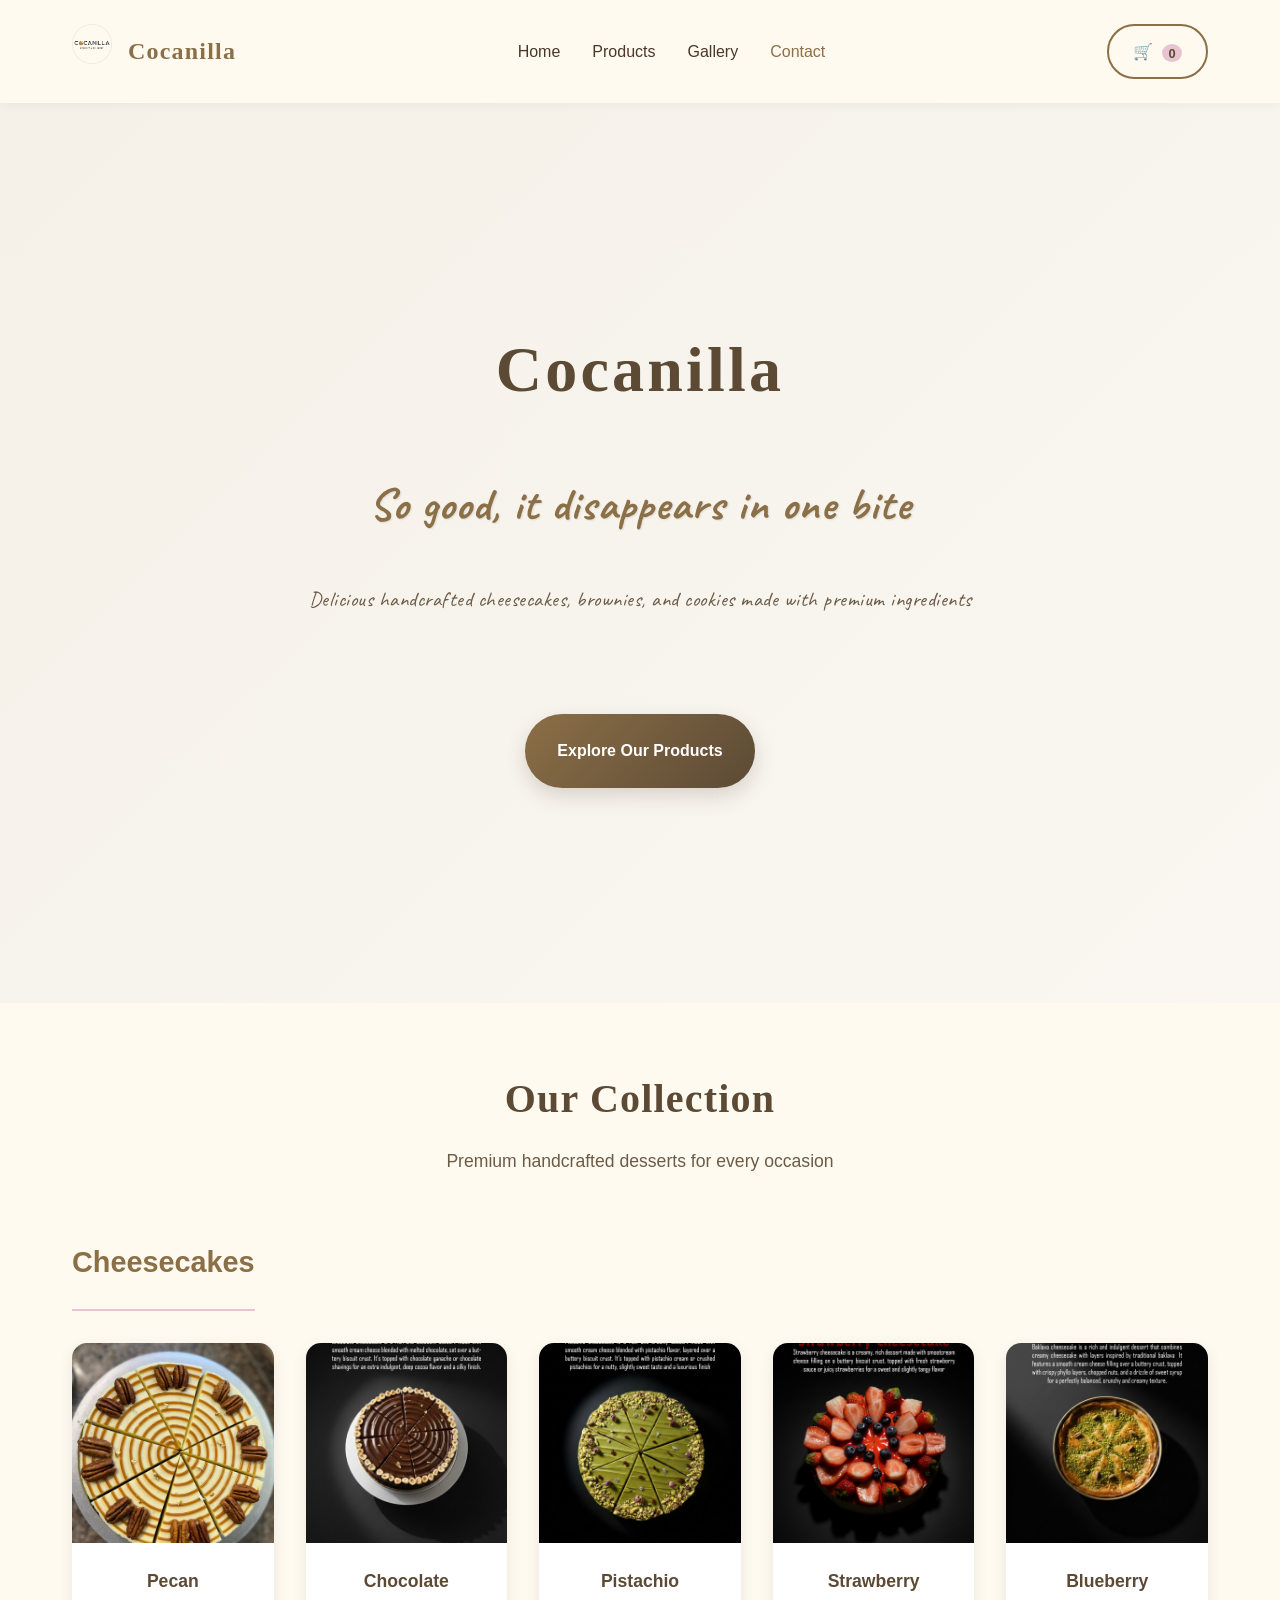
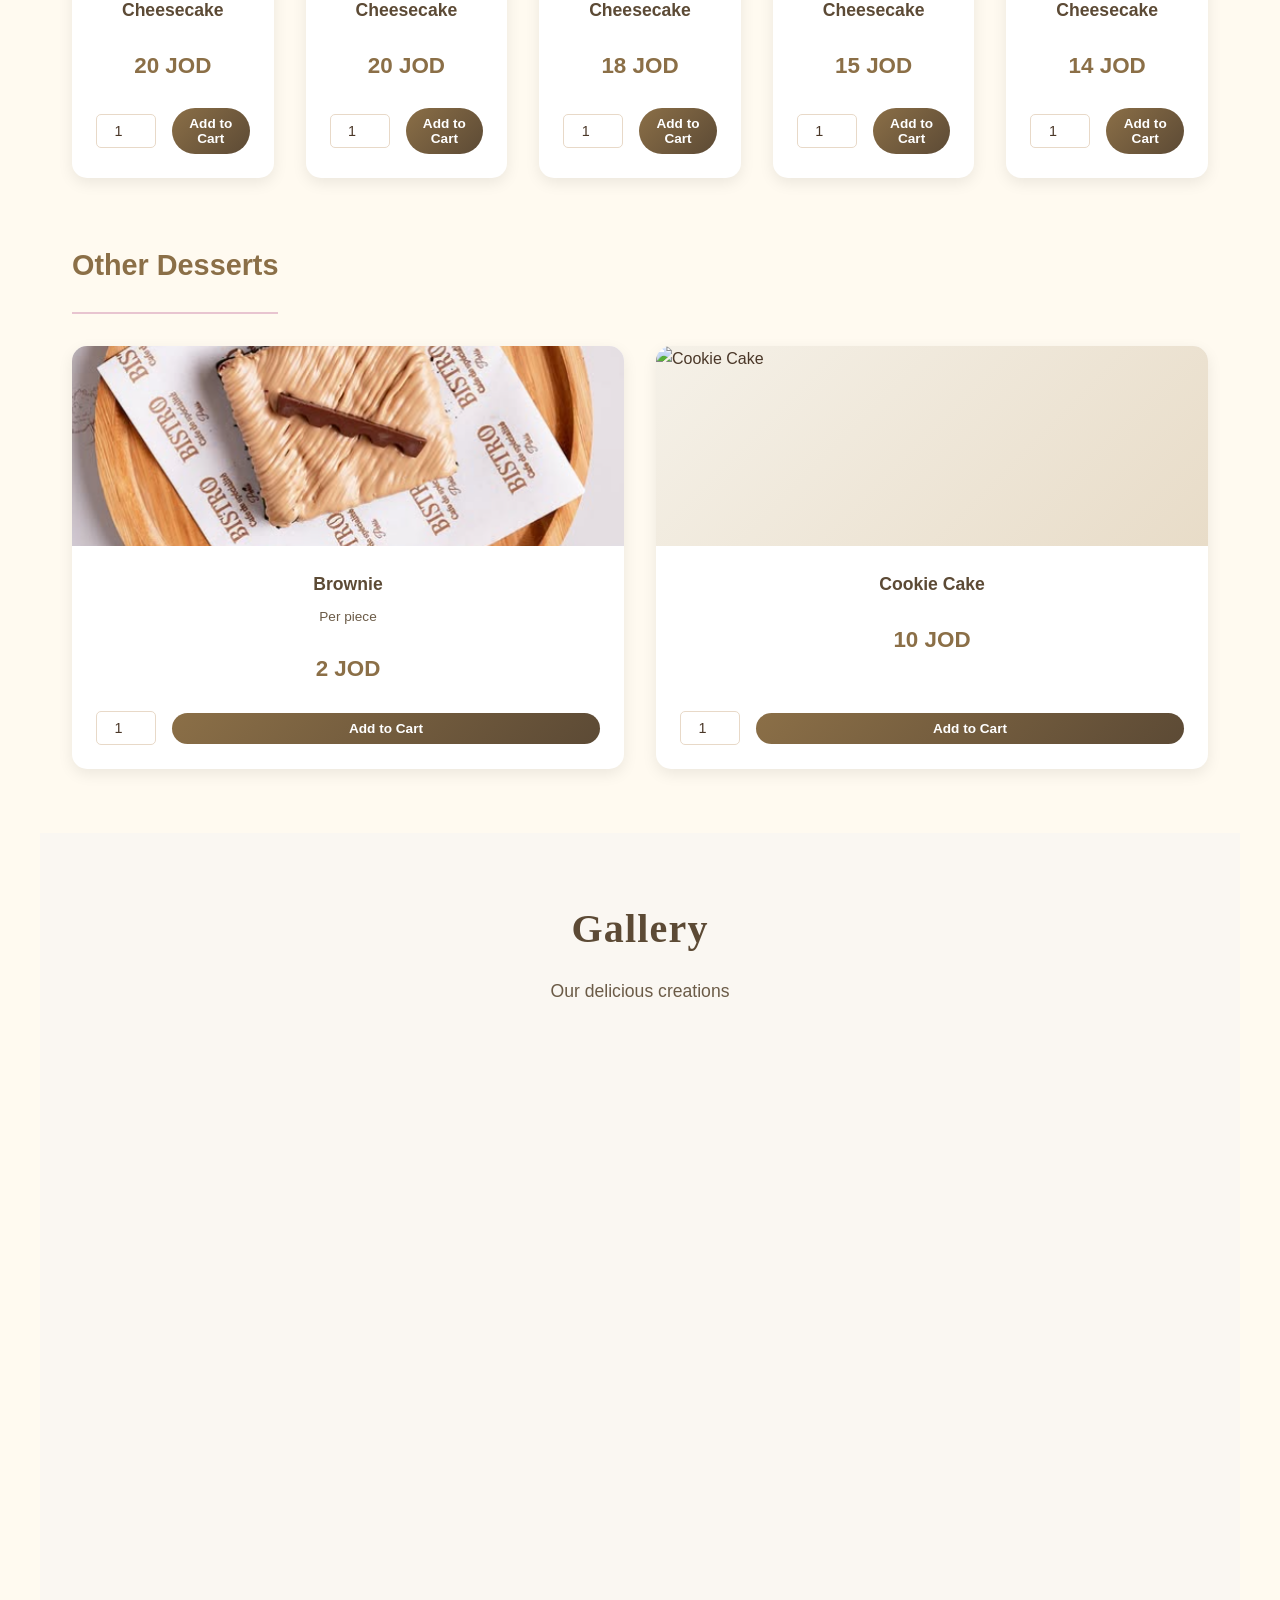
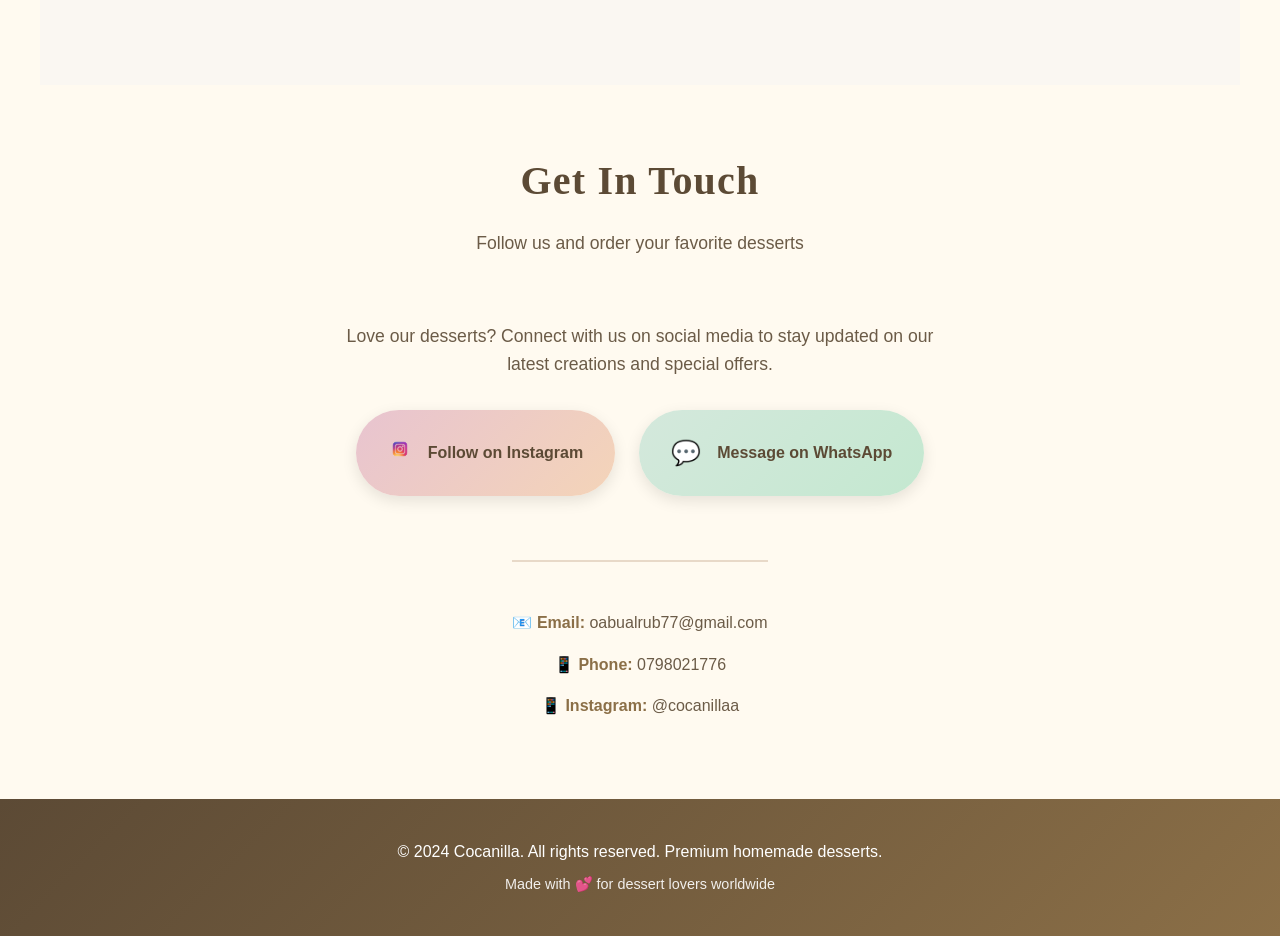
==== index.html @ 6adaeb3f "Update contact information: phone number and email" ====
<!DOCTYPE html>
<html lang="en">
<head>
    <meta charset="UTF-8">
    <meta name="viewport" content="width=device-width, initial-scale=1.0">
    <title>Cocanilla</title>
    <link rel="stylesheet" href="styles.css">
    <link href="https://fonts.googleapis.com/css2?family=Caveat:wght@400;700&display=swap" rel="stylesheet">
    <!-- Favicon -->
    <link rel="icon" type="image/png" href="img/Gemini_Generated_Image_lqpze0lqpze0lqpz.png">
</head>
<body>
    <!-- Navigation -->
    <nav class="navbar">
        <div class="nav-container">
            <a href="#" class="nav-logo">
                <span class="logo-icon"><img src="img/Gemini_Generated_Image_lqpze0lqpze0lqpz-removebg-preview.png" alt="Cocanilla Logo" style="width: 40px; height: 40px;"></span>
                <span class="logo-text">Cocanilla</span>
            </a>
            <div class="nav-menu">
                <a href="#home" class="nav-link">Home</a>
                <a href="#products" class="nav-link">Products</a>
                <a href="#gallery" class="nav-link">Gallery</a>
                <a href="#contact" class="nav-link">Contact</a>
            </div>
            <div class="nav-cart">
                <button class="cart-icon" id="cartBtn">
                    🛒 <span class="cart-count" id="cartCount">0</span>
                </button>
            </div>
            <div class="hamburger">
                <span></span>
                <span></span>
                <span></span>
            </div>
        </div>
    </nav>

    <!-- Hero Section -->
    <section id="home" class="hero">
        <div class="hero-content">
            <h1 class="hero-title">Cocanilla</h1>
            <p class="hero-subtitle">So good, it disappears in one bite</p>
            <p class="hero-description">Delicious handcrafted cheesecakes, brownies, and cookies made with premium ingredients</p>
            <a href="#products" class="cta-button">Explore Our Products</a>
        </div>
    </section>

    <!-- Products Section -->
    <section id="products" class="products">
        <div class="section-header">
            <h2>Our Collection</h2>
            <p>Premium handcrafted desserts for every occasion</p>
        </div>

        <div class="products-container">
            <!-- Cheesecakes -->
            <div class="product-category">
                <h3 class="category-title">Cheesecakes</h3>
                <div class="products-grid">
                    <div class="product-card" data-product-name="Pecan Cheesecake" data-product-price="20">
                        <div class="product-image">
                            <img src="img/WhatsApp Image 2026-03-21 at 1.26.23 AM.jpeg" alt="Pecan Cheesecake">
                        </div>
                        <div class="product-info">
                            <h4>Pecan Cheesecake</h4>
                            <p class="price">20 JOD</p>
                            <div class="product-actions">
                                <input type="number" class="product-qty" value="1" min="1">
                                <button class="btn-add-to-cart">Add to Cart</button>
                            </div>
                        </div>
                    </div>

                    <div class="product-card" data-product-name="Chocolate Cheesecake" data-product-price="20">
                        <div class="product-image">
                            <img src="img/3.png" alt="Chocolate Cheesecake">
                        </div>
                        <div class="product-info">
                            <h4>Chocolate Cheesecake</h4>
                            <p class="price">20 JOD</p>
                            <div class="product-actions">
                                <input type="number" class="product-qty" value="1" min="1">
                                <button class="btn-add-to-cart">Add to Cart</button>
                            </div>
                        </div>
                    </div>

                    <div class="product-card" data-product-name="Pistachio Cheesecake" data-product-price="18">
                        <div class="product-image">
                            <img src="img/4.png" alt="Pistachio Cheesecake">
                        </div>
                        <div class="product-info">
                            <h4>Pistachio Cheesecake</h4>
                            <p class="price">18 JOD</p>
                            <div class="product-actions">
                                <input type="number" class="product-qty" value="1" min="1">
                                <button class="btn-add-to-cart">Add to Cart</button>
                            </div>
                        </div>
                    </div>

                    <div class="product-card" data-product-name="Strawberry Cheesecake" data-product-price="15">
                        <div class="product-image">
                            <img src="img/1.png" alt="Strawberry Cheesecake">
                        </div>
                        <div class="product-info">
                            <h4>Strawberry Cheesecake</h4>
                            <p class="price">15 JOD</p>
                            <div class="product-actions">
                                <input type="number" class="product-qty" value="1" min="1">
                                <button class="btn-add-to-cart">Add to Cart</button>
                            </div>
                        </div>
                    </div>

                    <div class="product-card" data-product-name="Blueberry Cheesecake" data-product-price="14">
                        <div class="product-image">
                            <img src="img/2.png" alt="Blueberry Cheesecake">
                        </div>
                        <div class="product-info">
                            <h4>Blueberry Cheesecake</h4>
                            <p class="price">14 JOD</p>
                            <div class="product-actions">
                                <input type="number" class="product-qty" value="1" min="1">
                                <button class="btn-add-to-cart">Add to Cart</button>
                            </div>
                        </div>
                    </div>
                </div>
            </div>

            <!-- Other Desserts -->
            <div class="product-category">
                <h3 class="category-title">Other Desserts</h3>
                <div class="products-grid">
                    <div class="product-card" data-product-name="Brownie" data-product-price="2">
                        <div class="product-image">
                            <img src="img/Screenshot 2026-03-21 013221.png" alt="Brownie">
                        </div>
                        <div class="product-info">
                            <h4>Brownie</h4>
                            <p class="description">Per piece</p>
                            <p class="price">2 JOD</p>
                            <div class="product-actions">
                                <input type="number" class="product-qty" value="1" min="1">
                                <button class="btn-add-to-cart">Add to Cart</button>
                            </div>
                        </div>
                    </div>

                    <div class="product-card" data-product-name="Cookie Cake" data-product-price="10">
                        <div class="product-image">
                            <img src="img/placeholder-cookie-cake.jpg" alt="Cookie Cake">
                        </div>
                        <div class="product-info">
                            <h4>Cookie Cake</h4>
                            <p class="price">10 JOD</p>
                            <div class="product-actions">
                                <input type="number" class="product-qty" value="1" min="1">
                                <button class="btn-add-to-cart">Add to Cart</button>
                            </div>
                        </div>
                    </div>
                </div>
            </div>
        </div>
    </section>

    <!-- Gallery Section -->
    <section id="gallery" class="gallery">
        <div class="section-header">
            <h2>Gallery</h2>
            <p>Our delicious creations</p>
        </div>

        <div class="gallery-grid">
            <div class="gallery-item">
                <img src="placeholder-gallery-1.jpg" alt="Gallery 1">
            </div>
            <div class="gallery-item">
                <img src="placeholder-gallery-2.jpg" alt="Gallery 2">
            </div>
            <div class="gallery-item">
                <img src="placeholder-gallery-3.jpg" alt="Gallery 3">
            </div>
            <div class="gallery-item">
                <img src="placeholder-gallery-4.jpg" alt="Gallery 4">
            </div>
            <div class="gallery-item">
                <img src="placeholder-gallery-5.jpg" alt="Gallery 5">
            </div>
            <div class="gallery-item">
                <img src="placeholder-gallery-6.jpg" alt="Gallery 6">
            </div>
        </div>
    </section>

    <!-- Contact Section -->
    <section id="contact" class="contact">
        <div class="section-header">
            <h2>Get In Touch</h2>
            <p>Follow us and order your favorite desserts</p>
        </div>

        <div class="contact-content">
            <p class="contact-text">
                Love our desserts? Connect with us on social media to stay updated on our latest creations and special offers.
            </p>

            <div class="contact-buttons">
                <a href="https://www.instagram.com/cocanillaa" target="_blank" class="contact-btn instagram">
                    <span class="btn-icon"><img src="img/insta logo.png" alt="Instagram" style="width: 24px; height: 24px;"></span>
                    <span class="btn-text">Follow on Instagram</span>
                </a>
                <a href="https://wa.me/962798021776" class="contact-btn whatsapp" target="_blank">
                    <span class="btn-icon">💬</span>
                    <span class="btn-text">Message on WhatsApp</span>
                </a>
            </div>

            <div class="contact-info">
                <p>📧 <strong>Email:</strong> oabualrub77@gmail.com</p>
                <p>📱 <strong>Phone:</strong> 0798021776</p>
                <p>📱 <strong>Instagram:</strong> @cocanillaa</p>
            </div>
        </div>
    </section>

    <!-- Shopping Cart Modal -->
    <div id="cartModal" class="cart-modal hidden">
        <div class="cart-modal-content">
            <div class="cart-header">
                <h2>Shopping Cart</h2>
                <button class="cart-close" id="cartClose">&times;</button>
            </div>
            
            <div class="cart-body">
                <div id="cartItems" class="cart-items">
                    <!-- Cart items will be added here -->
                </div>
                <div id="emptyCartMessage" class="empty-cart">
                    <p>Your cart is empty</p>
                </div>
            </div>

            <div class="cart-footer">
                <div class="cart-summary">
                    <div class="summary-row">
                        <span>Subtotal:</span>
                        <span id="subtotal">0 JOD</span>
                    </div>
                    <div class="summary-row total">
                        <span>Total:</span>
                        <span id="total">0 JOD</span>
                    </div>
                </div>
                <button id="checkoutBtn" class="btn-checkout" disabled>Proceed to Checkout</button>
                <button id="continueShopping" class="btn-continue">Continue Shopping</button>
            </div>
        </div>
    </div>

    <!-- Checkout Modal -->
    <div id="checkoutModal" class="checkout-modal hidden">
        <div class="checkout-modal-content">
            <div class="checkout-header">
                <h2>Order Summary</h2>
                <button class="checkout-close" id="checkoutClose">&times;</button>
            </div>

            <div class="checkout-body">
                <div id="orderSummary" class="order-summary">
                    <!-- Order summary will be added here -->
                </div>

                <div class="customer-info">
                    <h3>Delivery Information</h3>
                    <div class="form-group">
                        <label for="customerName">Name:</label>
                        <input type="text" id="customerName" placeholder="Your name" required>
                    </div>
                    <div class="form-group">
                        <label for="customerPhone">Phone Number:</label>
                        <input type="tel" id="customerPhone" placeholder="Your phone number" required>
                    </div>
                    <div class="form-group">
                        <label for="customerAddress">Delivery Address:</label>
                        <textarea id="customerAddress" placeholder="Delivery address" rows="3" required></textarea>
                    </div>
                    <div class="form-group">
                        <label for="customerNotes">Special Instructions:</label>
                        <textarea id="customerNotes" placeholder="Any special requests?" rows="2"></textarea>
                    </div>
                </div>
            </div>

            <div class="checkout-footer">
                <button id="goBackBtn" class="btn-back">Back to Cart</button>
                <button id="sendWhatsAppBtn" class="btn-send-whatsapp">Send Order via WhatsApp</button>
            </div>
        </div>
    </div>

    <!-- Footer -->
    <footer class="footer">
        <div class="footer-content">
            <p>&copy; 2024 Cocanilla. All rights reserved. Premium homemade desserts.</p>
            <p class="footer-note">Made with 💕 for dessert lovers worldwide</p>
        </div>
    </footer>

    <script src="script.js"></script>
</body>
</html>
---- styles.css ----
/* ==========================================
   COCANILLA - GLOBAL DESSERT BRAND WEBSITE
   Modern, Premium Design with Soft Colors
   ========================================== */

/* ===== CSS Variables (Color Palette) ===== */
:root {
    /* Soft Dessert Colors */
    --color-cream: #FFFAF0;
    --color-beige: #F5F1E8;
    --color-light-beige: #FAF7F2;
    --color-tan: #E8DCC8;
    --color-brown: #8B6F47;
    --color-dark-brown: #5C4A35;
    --color-accent-rose: #E8C4D0;
    --color-accent-peach: #F4D4B8;
    --color-accent-mint: #D4E8DC;
    --color-text: #4A3728;
    --color-text-light: #6B5B47;
    --color-border: #E8D9C8;
    
    /* Spacing */
    --spacing-xs: 0.5rem;
    --spacing-sm: 1rem;
    --spacing-md: 1.5rem;
    --spacing-lg: 2rem;
    --spacing-xl: 3rem;
    --spacing-2xl: 4rem;
    
    /* Typography */
    --font-family-main: 'Segoe UI', Tahoma, Geneva, Verdana, sans-serif;
    --font-family-accent: Georgia, serif;
    
    /* Transitions */
    --transition-smooth: all 0.3s cubic-bezier(0.4, 0, 0.2, 1);
}

/* ===== Reset & Base Styles ===== */
* {
    margin: 0;
    padding: 0;
    box-sizing: border-box;
}

html {
    scroll-behavior: smooth;
}

body {
    font-family: var(--font-family-main);
    background-color: var(--color-cream);
    color: var(--color-text);
    line-height: 1.6;
    overflow-x: hidden;
}

/* ===== Navigation ===== */
.navbar {
    background-color: var(--color-cream);
    box-shadow: 0 2px 10px rgba(0, 0, 0, 0.05);
    position: sticky;
    top: 0;
    z-index: 1000;
    animation: slideDown 0.5s ease-out;
}

@keyframes slideDown {
    from {
        transform: translateY(-100%);
        opacity: 0;
    }
    to {
        transform: translateY(0);
        opacity: 1;
    }
}

.nav-container {
    max-width: 1200px;
    margin: 0 auto;
    padding: var(--spacing-md) var(--spacing-lg);
    display: flex;
    justify-content: space-between;
    align-items: center;
}

.nav-logo {
    font-size: 1.5rem;
    font-weight: 700;
    color: var(--color-brown);
    text-decoration: none;
    display: flex;
    align-items: center;
    gap: var(--spacing-sm);
    transition: var(--transition-smooth);
}

.nav-logo:hover {
    color: var(--color-dark-brown);
    transform: scale(1.05);
}

.logo-icon {
    font-size: 2rem;
}

.logo-text {
    font-family: var(--font-family-accent);
    letter-spacing: 0.05em;
}

.nav-menu {
    display: flex;
    gap: var(--spacing-lg);
}

.nav-link {
    color: var(--color-text);
    text-decoration: none;
    font-weight: 500;
    transition: var(--transition-smooth);
    position: relative;
}

.nav-link::after {
    content: '';
    position: absolute;
    bottom: -5px;
    left: 0;
    width: 0;
    height: 2px;
    background-color: var(--color-brown);
    transition: width 0.3s ease;
}

.nav-link:hover::after {
    width: 100%;
}

.nav-link:hover {
    color: var(--color-brown);
}

.nav-cart {
    display: flex;
    align-items: center;
}

.cart-icon {
    background: none;
    border: 2px solid var(--color-brown);
    padding: var(--spacing-sm) var(--spacing-md);
    border-radius: 50px;
    cursor: pointer;
    font-size: 1rem;
    color: var(--color-brown);
    font-weight: 600;
    transition: var(--transition-smooth);
}

.cart-icon:hover {
    background-color: var(--color-brown);
    color: white;
    transform: scale(1.05);
}

.cart-count {
    background-color: var(--color-accent-rose);
    color: var(--color-dark-brown);
    border-radius: 50%;
    padding: 0.1rem 0.4rem;
    font-size: 0.8rem;
    font-weight: 700;
    margin-left: 0.3rem;
}

.hamburger {
    display: none;
    flex-direction: column;
    cursor: pointer;
}

.hamburger span {
    width: 25px;
    height: 3px;
    background-color: var(--color-brown);
    margin: 5px 0;
    transition: 0.3s;
    border-radius: 2px;
}

/* ===== Hero Section ===== */
.hero {
    min-height: 100vh;
    display: flex;
    align-items: center;
    justify-content: center;
    flex-direction: column;
    padding: var(--spacing-2xl) var(--spacing-lg);
    background: linear-gradient(135deg, var(--color-beige) 0%, var(--color-light-beige) 100%);
    animation: fadeIn 0.8s ease-out;
}

@keyframes fadeIn {
    from {
        opacity: 0;
    }
    to {
        opacity: 1;
    }
}

.hero-content {
    text-align: center;
    max-width: 700px;
    animation: slideInLeft 0.8s ease-out;
    display: flex;
    flex-direction: column;
    align-items: center;
    gap: var(--spacing-md);
}

@keyframes slideInLeft {
    from {
        transform: translateX(-50px);
        opacity: 0;
    }
    to {
        transform: translateX(0);
        opacity: 1;
    }
}

.hero-title {
    font-size: 4rem;
    font-family: var(--font-family-accent);
    color: var(--color-dark-brown);
    margin-bottom: var(--spacing-md);
    letter-spacing: 0.05em;
}

.hero-subtitle {
    font-size: 2.8rem;
    color: var(--color-brown);
    margin-bottom: var(--spacing-sm);
    font-weight: 900;
    font-family: 'Caveat', cursive;
    letter-spacing: 1px;
    text-shadow: 1px 1px 2px rgba(0, 0, 0, 0.1);
}

.hero-description {
    font-size: 1.1rem;
    color: var(--color-text-light);
    margin-bottom: var(--spacing-xl);
    line-height: 1.8;
    font-family: 'Caveat', cursive;
    font-size: 1.3rem;
    letter-spacing: 0.5px;
}

.cta-button {
    display: inline-block;
    background: linear-gradient(135deg, var(--color-brown), var(--color-dark-brown));
    color: white;
    padding: var(--spacing-md) var(--spacing-lg);
    border-radius: 50px;
    text-decoration: none;
    font-weight: 600;
    transition: var(--transition-smooth);
    box-shadow: 0 8px 20px rgba(91, 74, 53, 0.2);
    margin-top: var(--spacing-md);
}

.cta-button:hover {
    transform: translateY(-3px);
    box-shadow: 0 12px 30px rgba(91, 74, 53, 0.3);
}

.hero-image {
    flex: 1;
    width: 100%;
    max-width: 500px;
    height: 500px;
    object-fit: cover;
    border-radius: 20px;
    box-shadow: 0 20px 50px rgba(0, 0, 0, 0.15);
    animation: slideInRight 0.8s ease-out;
}

@keyframes slideInRight {
    from {
        transform: translateX(50px);
        opacity: 0;
    }
    to {
        transform: translateX(0);
        opacity: 1;
    }
}

/* ===== Section Headers ===== */
.section-header {
    text-align: center;
    margin-bottom: var(--spacing-2xl);
    animation: fadeInUp 0.6s ease-out;
}

@keyframes fadeInUp {
    from {
        transform: translateY(30px);
        opacity: 0;
    }
    to {
        transform: translateY(0);
        opacity: 1;
    }
}

.section-header h2 {
    font-size: 2.5rem;
    font-family: var(--font-family-accent);
    color: var(--color-dark-brown);
    margin-bottom: var(--spacing-sm);
    letter-spacing: 0.03em;
}

.section-header p {
    font-size: 1.1rem;
    color: var(--color-text-light);
}

/* ===== Products Section ===== */
.products {
    max-width: 1200px;
    margin: 0 auto;
    padding: var(--spacing-2xl) var(--spacing-lg);
    background-color: var(--color-cream);
}

.products-container {
    display: flex;
    flex-direction: column;
    gap: var(--spacing-2xl);
}

.product-category {
    animation: fadeInUp 0.6s ease-out;
}

.category-title {
    font-size: 1.8rem;
    color: var(--color-brown);
    margin-bottom: var(--spacing-lg);
    padding-bottom: var(--spacing-md);
    border-bottom: 2px solid var(--color-accent-rose);
    display: inline-block;
}

.products-grid {
    display: grid;
    grid-template-columns: repeat(auto-fit, minmax(200px, 1fr));
    gap: var(--spacing-lg);
}

.product-card {
    background: white;
    border-radius: 15px;
    overflow: hidden;
    box-shadow: 0 5px 15px rgba(0, 0, 0, 0.08);
    transition: var(--transition-smooth);
    animation: scaleIn 0.5s ease-out;
    display: flex;
    flex-direction: column;
}

@keyframes scaleIn {
    from {
        transform: scale(0.95);
        opacity: 0;
    }
    to {
        transform: scale(1);
        opacity: 1;
    }
}

.product-card:hover {
    transform: translateY(-10px);
    box-shadow: 0 15px 35px rgba(0, 0, 0, 0.15);
}

.product-image {
    width: 100%;
    height: 200px;
    overflow: hidden;
    background: linear-gradient(135deg, var(--color-beige), var(--color-tan));
    display: flex;
    align-items: center;
    justify-content: center;
}

.product-image img {
    width: 100%;
    height: 100%;
    object-fit: cover;
    transition: var(--transition-smooth);
}

.product-card:hover .product-image img {
    transform: scale(1.1);
}

.product-info {
    padding: var(--spacing-md);
    text-align: center;
    flex: 1;
    display: flex;
    flex-direction: column;
}

.product-info h4 {
    font-size: 1.1rem;
    color: var(--color-dark-brown);
    margin-bottom: var(--spacing-xs);
}

.product-info .description {
    font-size: 0.85rem;
    color: var(--color-text-light);
    margin-bottom: var(--spacing-xs);
}

.product-info .price {
    font-size: 1.4rem;
    font-weight: 700;
    color: var(--color-brown);
    margin-top: var(--spacing-sm);
    margin-bottom: var(--spacing-md);
}

/* ===== Product Actions (Quantity + Add to Cart) ===== */
.product-actions {
    display: flex;
    gap: var(--spacing-sm);
    align-items: center;
    justify-content: center;
    margin-top: auto;
}

.product-qty {
    width: 60px;
    padding: 0.5rem;
    border: 1px solid var(--color-border);
    border-radius: 5px;
    text-align: center;
    font-size: 0.9rem;
    color: var(--color-text);
}

.product-qty:focus {
    outline: none;
    border-color: var(--color-brown);
    box-shadow: 0 0 5px rgba(139, 111, 71, 0.3);
}

.btn-add-to-cart {
    flex: 1;
    padding: 0.5rem 1rem;
    background: linear-gradient(135deg, var(--color-brown), var(--color-dark-brown));
    color: white;
    border: none;
    border-radius: 25px;
    cursor: pointer;
    font-weight: 600;
    font-size: 0.85rem;
    transition: var(--transition-smooth);
}

.btn-add-to-cart:hover {
    transform: scale(1.05);
    box-shadow: 0 5px 15px rgba(91, 74, 53, 0.3);
}

.btn-add-to-cart:active {
    transform: scale(0.98);
}

/* ===== Gallery Section ===== */
.gallery {
    max-width: 1200px;
    margin: 0 auto;
    padding: var(--spacing-2xl) var(--spacing-lg);
    background-color: var(--color-light-beige);
}

.gallery-grid {
    display: grid;
    grid-template-columns: repeat(auto-fit, minmax(250px, 1fr));
    gap: var(--spacing-lg);
}

.gallery-item {
    position: relative;
    overflow: hidden;
    border-radius: 15px;
    box-shadow: 0 8px 20px rgba(0, 0, 0, 0.1);
    aspect-ratio: 1;
    animation: fadeInUp 0.6s ease-out;
}

.gallery-item img {
    width: 100%;
    height: 100%;
    object-fit: cover;
    transition: var(--transition-smooth);
}

.gallery-item:hover img {
    transform: scale(1.1) rotate(2deg);
    filter: brightness(1.1);
}

/* ===== Contact Section ===== */
.contact {
    max-width: 1200px;
    margin: 0 auto;
    padding: var(--spacing-2xl) var(--spacing-lg);
}

.contact-content {
    display: flex;
    flex-direction: column;
    align-items: center;
    gap: var(--spacing-lg);
    animation: fadeInUp 0.6s ease-out;
}

.contact-text {
    font-size: 1.1rem;
    color: var(--color-text-light);
    max-width: 600px;
    text-align: center;
}

.contact-buttons {
    display: flex;
    gap: var(--spacing-md);
    flex-wrap: wrap;
    justify-content: center;
}

.contact-btn {
    display: flex;
    align-items: center;
    gap: var(--spacing-sm);
    padding: var(--spacing-md) var(--spacing-lg);
    border-radius: 50px;
    text-decoration: none;
    font-weight: 600;
    transition: var(--transition-smooth);
    box-shadow: 0 5px 15px rgba(0, 0, 0, 0.1);
}

.contact-btn.instagram {
    background: linear-gradient(135deg, #E8C4D0, #F4D4B8);
    color: var(--color-dark-brown);
}

.contact-btn.whatsapp {
    background: linear-gradient(135deg, #D4E8DC, #C4E8D0);
    color: var(--color-dark-brown);
}

.contact-btn:hover {
    transform: translateY(-3px);
    box-shadow: 0 10px 25px rgba(0, 0, 0, 0.15);
}

.btn-icon {
    font-size: 1.5rem;
}

.contact-info {
    text-align: center;
    margin-top: var(--spacing-lg);
    padding-top: var(--spacing-lg);
    border-top: 2px solid var(--color-border);
}

.contact-info p {
    margin: var(--spacing-sm) 0;
    color: var(--color-text-light);
}

.contact-info strong {
    color: var(--color-brown);
}

/* ===== Footer ===== */
.footer {
    background: linear-gradient(135deg, var(--color-dark-brown), var(--color-brown));
    color: white;
    padding: var(--spacing-lg);
    text-align: center;
}

.footer-content p {
    margin: var(--spacing-xs) 0;
}

.footer-note {
    font-size: 0.9rem;
    opacity: 0.9;
}

/* ===== Shopping Cart Modal ===== */
.cart-modal {
    display: none;
    position: fixed;
    top: 0;
    left: 0;
    width: 100%;
    height: 100%;
    background-color: rgba(0, 0, 0, 0.6);
    z-index: 2000;
    overflow-y: auto;
}

.cart-modal:not(.hidden) {
    display: block;
}

.cart-modal-content {
    background: white;
    width: 90%;
    max-width: 500px;
    margin: 2rem auto;
    border-radius: 15px;
    box-shadow: 0 10px 40px rgba(0, 0, 0, 0.2);
    display: flex;
    flex-direction: column;
    max-height: 90vh;
    animation: slideInUp 0.3s ease-out;
}

@keyframes slideInUp {
    from {
        transform: translateY(50px);
        opacity: 0;
    }
    to {
        transform: translateY(0);
        opacity: 1;
    }
}

.cart-header {
    display: flex;
    justify-content: space-between;
    align-items: center;
    padding: var(--spacing-lg);
    border-bottom: 2px solid var(--color-border);
}

.cart-header h2 {
    color: var(--color-dark-brown);
    font-size: 1.5rem;
}

.cart-close {
    background: none;
    border: none;
    font-size: 2rem;
    cursor: pointer;
    color: var(--color-text);
    transition: var(--transition-smooth);
}

.cart-close:hover {
    transform: scale(1.2);
    color: var(--color-brown);
}

.cart-body {
    flex: 1;
    overflow-y: auto;
    padding: var(--spacing-lg);
}

.cart-items {
    display: flex;
    flex-direction: column;
    gap: var(--spacing-md);
}

.cart-item {
    display: flex;
    justify-content: space-between;
    align-items: flex-start;
    padding: var(--spacing-md);
    background: var(--color-light-beige);
    border-radius: 10px;
}

.cart-item-info {
    flex: 1;
}

.cart-item-name {
    font-weight: 600;
    color: var(--color-dark-brown);
    margin-bottom: 0.5rem;
}

.cart-item-price {
    color: var(--color-brown);
    font-weight: 500;
    margin-bottom: 0.5rem;
}

.cart-item-qty {
    display: flex;
    align-items: center;
    gap: 0.5rem;
}

.qty-btn {
    background: var(--color-brown);
    color: white;
    border: none;
    width: 25px;
    height: 25px;
    border-radius: 50%;
    cursor: pointer;
    font-weight: bold;
    transition: var(--transition-smooth);
}

.qty-btn:hover {
    background: var(--color-dark-brown);
    transform: scale(1.1);
}

.cart-item-remove {
    background: var(--color-accent-rose);
    color: white;
    border: none;
    padding: 0.5rem 1rem;
    border-radius: 20px;
    cursor: pointer;
    font-size: 0.8rem;
    transition: var(--transition-smooth);
    white-space: nowrap;
}

.cart-item-remove:hover {
    background: #d9a9b3;
    transform: scale(1.05);
}

.empty-cart {
    text-align: center;
    padding: 3rem 1rem;
    color: var(--color-text-light);
}

.empty-cart p {
    font-size: 1.1rem;
}

.cart-footer {
    padding: var(--spacing-lg);
    border-top: 2px solid var(--color-border);
    background: var(--color-light-beige);
}

.cart-summary {
    margin-bottom: var(--spacing-lg);
}

.summary-row {
    display: flex;
    justify-content: space-between;
    padding: 0.5rem 0;
    color: var(--color-text-light);
}

.summary-row.total {
    font-size: 1.3rem;
    font-weight: 700;
    color: var(--color-brown);
    border-top: 1px solid var(--color-border);
    padding: 0.8rem 0;
}

.btn-checkout {
    width: 100%;
    padding: var(--spacing-md);
    background: linear-gradient(135deg, var(--color-brown), var(--color-dark-brown));
    color: white;
    border: none;
    border-radius: 25px;
    font-weight: 600;
    cursor: pointer;
    font-size: 1rem;
    transition: var(--transition-smooth);
    margin-bottom: var(--spacing-sm);
}

.btn-checkout:hover:not(:disabled) {
    transform: translateY(-2px);
    box-shadow: 0 8px 20px rgba(91, 74, 53, 0.3);
}

.btn-checkout:disabled {
    opacity: 0.5;
    cursor: not-allowed;
}

.btn-continue {
    width: 100%;
    padding: var(--spacing-md);
    background: var(--color-border);
    color: var(--color-dark-brown);
    border: none;
    border-radius: 25px;
    font-weight: 600;
    cursor: pointer;
    transition: var(--transition-smooth);
}

.btn-continue:hover {
    background: var(--color-tan);
}

/* ===== Checkout Modal ===== */
.checkout-modal {
    display: none;
    position: fixed;
    top: 0;
    left: 0;
    width: 100%;
    height: 100%;
    background-color: rgba(0, 0, 0, 0.6);
    z-index: 2000;
    overflow-y: auto;
}

.checkout-modal:not(.hidden) {
    display: block;
}

.checkout-modal-content {
    background: white;
    width: 90%;
    max-width: 600px;
    margin: 2rem auto;
    border-radius: 15px;
    box-shadow: 0 10px 40px rgba(0, 0, 0, 0.2);
    display: flex;
    flex-direction: column;
    max-height: 90vh;
    animation: slideInUp 0.3s ease-out;
}

.checkout-header {
    display: flex;
    justify-content: space-between;
    align-items: center;
    padding: var(--spacing-lg);
    border-bottom: 2px solid var(--color-border);
}

.checkout-header h2 {
    color: var(--color-dark-brown);
    font-size: 1.5rem;
}

.checkout-close {
    background: none;
    border: none;
    font-size: 2rem;
    cursor: pointer;
    color: var(--color-text);
    transition: var(--transition-smooth);
}

.checkout-close:hover {
    transform: scale(1.2);
    color: var(--color-brown);
}

.checkout-body {
    flex: 1;
    overflow-y: auto;
    padding: var(--spacing-lg);
}

.order-summary {
    background: var(--color-light-beige);
    padding: var(--spacing-md);
    border-radius: 10px;
    margin-bottom: var(--spacing-lg);
}

.order-item {
    display: flex;
    justify-content: space-between;
    padding: 0.5rem 0;
    border-bottom: 1px solid var(--color-border);
}

.order-item:last-child {
    border-bottom: none;
}

.order-item-name {
    color: var(--color-dark-brown);
}

.order-item-total {
    font-weight: 600;
    color: var(--color-brown);
}

.order-total {
    font-size: 1.3rem;
    font-weight: 700;
    color: var(--color-brown);
    text-align: right;
    padding-top: var(--spacing-md);
    border-top: 2px solid var(--color-border);
}

.customer-info {
    margin-bottom: var(--spacing-lg);
}

.customer-info h3 {
    color: var(--color-dark-brown);
    margin-bottom: var(--spacing-md);
    font-size: 1.1rem;
}

.form-group {
    margin-bottom: var(--spacing-md);
}

.form-group label {
    display: block;
    color: var(--color-dark-brown);
    font-weight: 600;
    margin-bottom: 0.5rem;
}

.form-group input,
.form-group textarea {
    width: 100%;
    padding: 0.8rem;
    border: 1px solid var(--color-border);
    border-radius: 8px;
    font-family: var(--font-family-main);
    color: var(--color-text);
    transition: var(--transition-smooth);
}

.form-group input:focus,
.form-group textarea:focus {
    outline: none;
    border-color: var(--color-brown);
    box-shadow: 0 0 8px rgba(139, 111, 71, 0.3);
}

.checkout-footer {
    padding: var(--spacing-lg);
    border-top: 2px solid var(--color-border);
    background: var(--color-light-beige);
    display: flex;
    gap: var(--spacing-md);
}

.btn-back {
    flex: 1;
    padding: var(--spacing-md);
    background: var(--color-border);
    color: var(--color-dark-brown);
    border: none;
    border-radius: 25px;
    font-weight: 600;
    cursor: pointer;
    transition: var(--transition-smooth);
}

.btn-back:hover {
    background: var(--color-tan);
}

.btn-send-whatsapp {
    flex: 1;
    padding: var(--spacing-md);
    background: linear-gradient(135deg, #25D366, #20BA5E);
    color: white;
    border: none;
    border-radius: 25px;
    font-weight: 600;
    cursor: pointer;
    font-size: 1rem;
    transition: var(--transition-smooth);
}

.btn-send-whatsapp:hover {
    transform: translateY(-2px);
    box-shadow: 0 8px 20px rgba(37, 211, 102, 0.3);
}

.btn-send-whatsapp:active {
    transform: scale(0.98);
}

/* ===== Responsive Design ===== */

/* Tablet Screens */
@media (max-width: 768px) {
    .nav-menu {
        gap: var(--spacing-md);
    }

    .hero {
        flex-direction: column;
        min-height: auto;
        padding: var(--spacing-xl) var(--spacing-md);
    }

    .hero-title {
        font-size: 2.5rem;
    }

    .hero-subtitle {
        font-size: 1.2rem;
    }

    .hero-image {
        max-width: 100%;
        height: 300px;
    }

    .section-header h2 {
        font-size: 2rem;
    }

    .products-grid {
        grid-template-columns: repeat(auto-fit, minmax(150px, 1fr));
        gap: var(--spacing-md);
    }

    .gallery-grid {
        grid-template-columns: repeat(2, 1fr);
    }
}

/* Mobile Screens */
@media (max-width: 480px) {
    .nav-logo {
        font-size: 1.2rem;
    }

    .logo-icon {
        font-size: 1.5rem;
    }

    .nav-menu {
        display: none;
    }

    .hamburger {
        display: flex;
    }

    .hamburger.active span:nth-child(1) {
        transform: rotate(45deg) translate(8px, 8px);
    }

    .hamburger.active span:nth-child(2) {
        opacity: 0;
    }

    .hamburger.active span:nth-child(3) {
        transform: rotate(-45deg) translate(8px, -8px);
    }

    .hero {
        padding: var(--spacing-lg) var(--spacing-md);
    }

    .hero-title {
        font-size: 2rem;
    }

    .hero-subtitle {
        font-size: 1rem;
    }

    .hero-description {
        font-size: 0.95rem;
    }

    .cta-button {
        padding: var(--spacing-md);
        font-size: 0.95rem;
    }

    .section-header h2 {
        font-size: 1.5rem;
    }

    .products {
        padding: var(--spacing-xl) var(--spacing-md);
    }

    .products-grid {
        grid-template-columns: 1fr;
    }

    .gallery-grid {
        grid-template-columns: 1fr;
    }

    .contact-buttons {
        flex-direction: column;
        width: 100%;
    }

    .contact-btn {
        width: 100%;
        justify-content: center;
    }

    .category-title {
        font-size: 1.3rem;
    }

    .cart-modal-content,
    .checkout-modal-content {
        width: 95%;
        margin: 1rem auto;
    }

    .checkout-footer {
        flex-direction: column;
    }

    .btn-back,
    .btn-send-whatsapp {
        width: 100%;
    }

    .product-actions {
        flex-direction: column;
    }

    .btn-add-to-cart {
        width: 100%;
    }

    .nav-cart {
        margin-right: var(--spacing-md);
    }
}

/* Hover Effects for non-mobile devices */
@media (hover: hover) {
    .product-card {
        cursor: pointer;
    }

    .nav-link {
        position: relative;
    }
}

/* Accessibility */
@media (prefers-reduced-motion: reduce) {
    * {
        animation: none !important;
        transition: none !important;
    }
}
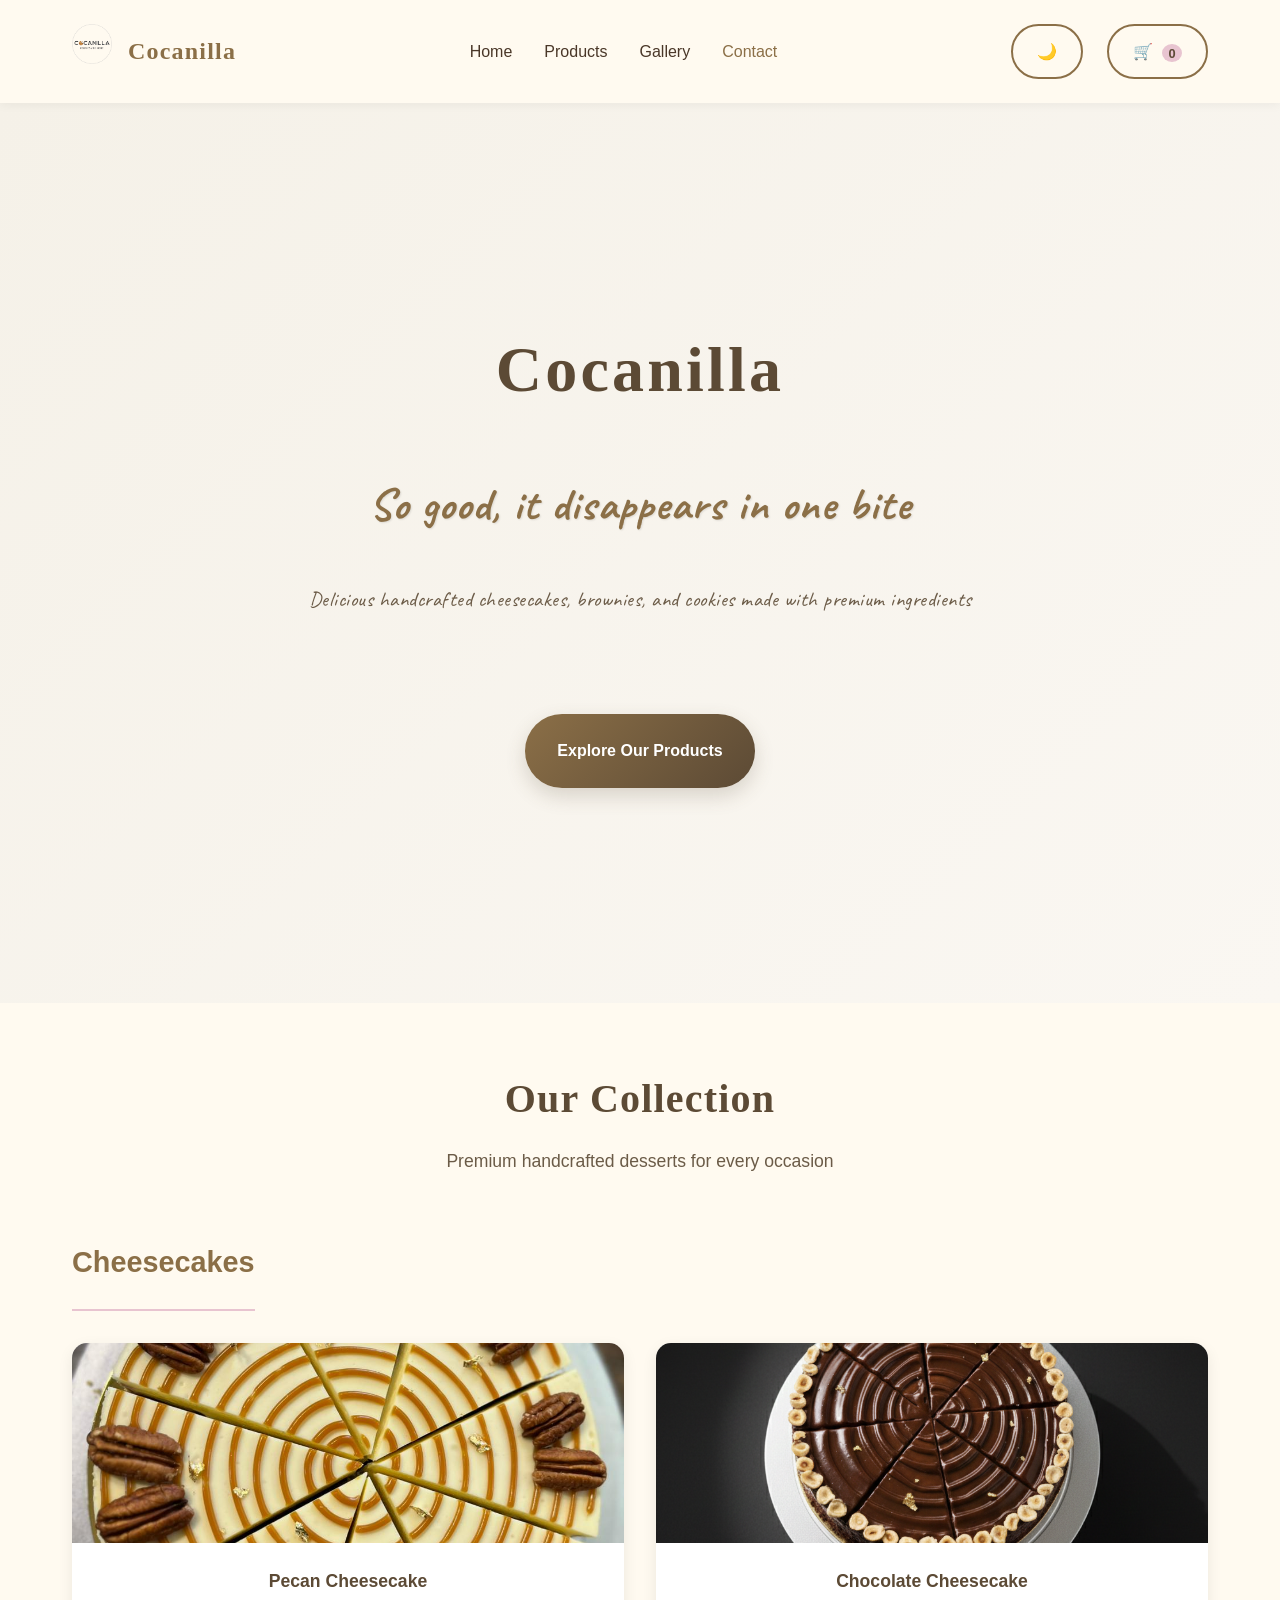
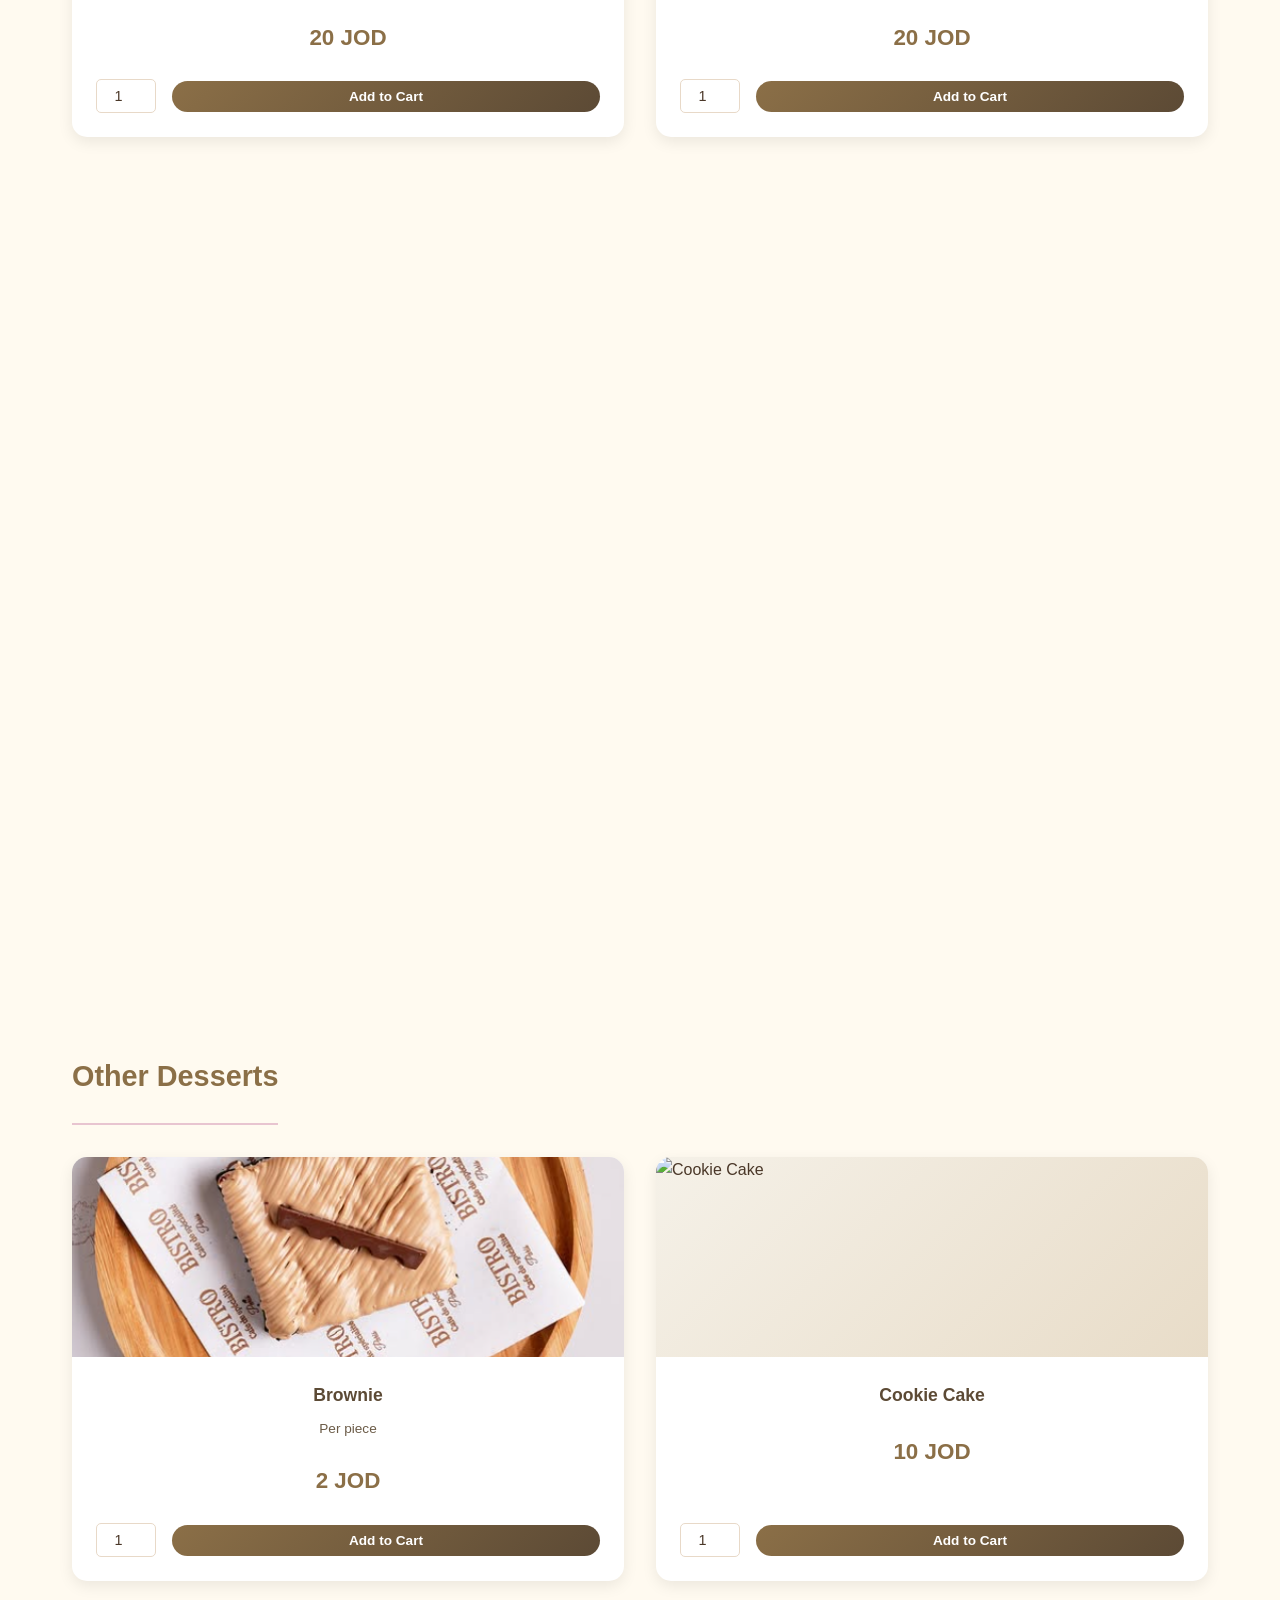
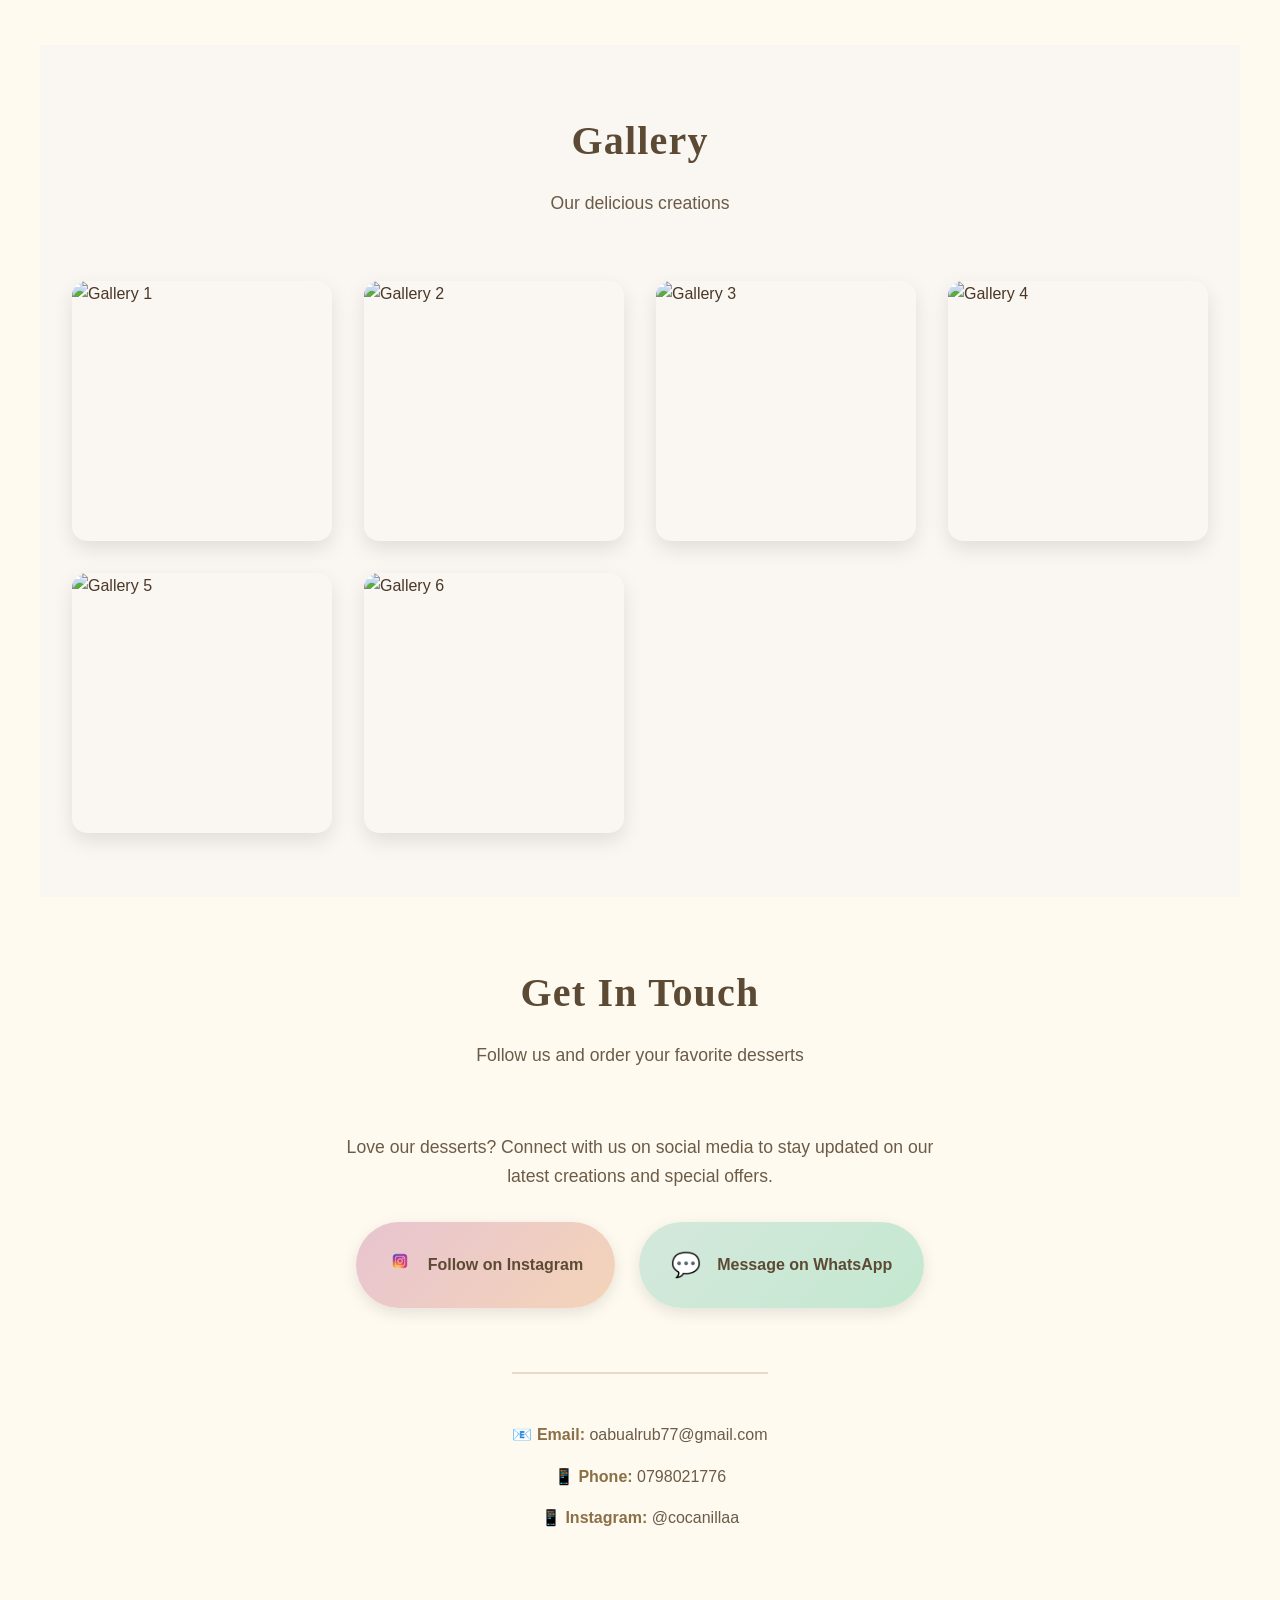
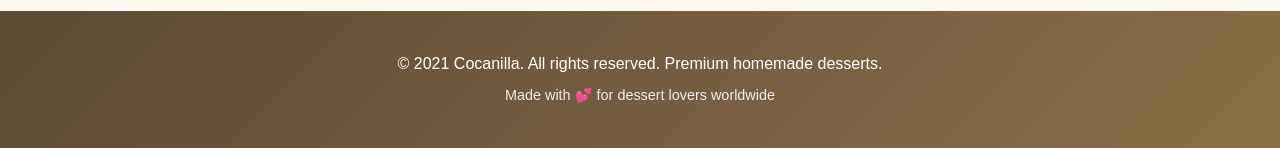
==== commit 0b483974: "Add comprehensive SEO optimization: meta tags, sitemap.xml, robots.txt, and SEO guide" ====
--- a/index.html
+++ b/index.html
@@ -3,11 +3,65 @@
 <head>
     <meta charset="UTF-8">
     <meta name="viewport" content="width=device-width, initial-scale=1.0">
-    <title>Cocanilla</title>
+    
+    <!-- Primary Meta Tags -->
+    <title>Cocanilla - Premium Handcrafted Cheesecakes & Desserts</title>
+    <meta name="title" content="Cocanilla - Premium Handcrafted Cheesecakes & Desserts">
+    <meta name="description" content="Discover Cocanilla's premium handcrafted cheesecakes, brownies, and cookies made with premium ingredients. Order delicious desserts online with WhatsApp delivery.">
+    <meta name="keywords" content="cocanillaa, cheesecake, handcrafted desserts, brownies, cookies, premium desserts, online order, delivery, Jordan">
+    <meta name="author" content="Cocanilla Desserts">
+    <meta name="language" content="English">
+    <meta name="revisit-after" content="7 days">
+    <meta name="robots" content="index, follow">
+    
+    <!-- Open Graph / Facebook Meta Tags -->
+    <meta property="og:type" content="website">
+    <meta property="og:url" content="https://omarabualrub1.github.io/cocanillaa/">
+    <meta property="og:title" content="Cocanilla - Premium Handcrafted Cheesecakes & Desserts">
+    <meta property="og:description" content="Discover Cocanilla's premium handcrafted cheesecakes, brownies, and cookies made with premium ingredients. Order delicious desserts online with WhatsApp delivery.">
+    <meta property="og:image" content="https://omarabualrub1.github.io/cocanillaa/img/Gemini_Generated_Image_lqpze0lqpze0lqpz.png">
+    <meta property="og:site_name" content="Cocanilla">
+    
+    <!-- Twitter / X Meta Tags -->
+    <meta name="twitter:card" content="summary_large_image">
+    <meta name="twitter:url" content="https://omarabualrub1.github.io/cocanillaa/">
+    <meta name="twitter:title" content="Cocanilla - Premium Handcrafted Cheesecakes & Desserts">
+    <meta name="twitter:description" content="Discover Cocanilla's premium handcrafted cheesecakes, brownies, and cookies made with premium ingredients.">
+    <meta name="twitter:image" content="https://omarabualrub1.github.io/cocanillaa/img/Gemini_Generated_Image_lqpze0lqpze0lqpz.png">
+    
+    <!-- Additional SEO Tags -->
+    <link rel="canonical" href="https://omarabualrub1.github.io/cocanillaa/">
+    <link rel="sitemap" type="application/xml" href="https://omarabualrub1.github.io/cocanillaa/sitemap.xml">
+    
+    <!-- Stylesheets and Fonts -->
     <link rel="stylesheet" href="styles.css">
     <link href="https://fonts.googleapis.com/css2?family=Caveat:wght@400;700&display=swap" rel="stylesheet">
+    
     <!-- Favicon -->
     <link rel="icon" type="image/png" href="img/Gemini_Generated_Image_lqpze0lqpze0lqpz.png">
+    
+    <!-- Structured Data (JSON-LD) -->
+    <script type="application/ld+json">
+    {
+      "@context": "https://schema.org",
+      "@type": "LocalBusiness",
+      "name": "Cocanilla",
+      "description": "Premium handcrafted cheesecakes, brownies, and cookies",
+      "url": "https://omarabualrub1.github.io/cocanillaa/",
+      "logo": "https://omarabualrub1.github.io/cocanillaa/img/Gemini_Generated_Image_lqpze0lqpze0lqpz.png",
+      "image": "https://omarabualrub1.github.io/cocanillaa/img/Gemini_Generated_Image_lqpze0lqpze0lqpz.png",
+      "priceRange": "$$",
+      "telephone": "+962798021776",
+      "email": "oabualrub77@gmail.com",
+      "address": {
+        "@type": "PostalAddress",
+        "addressCountry": "JO"
+      },
+      "sameAs": [
+        "https://www.instagram.com/cocanillaa"
+      ]
+    }
+    </script>
 </head>
 <body>
     <!-- Navigation -->
@@ -24,6 +78,9 @@
                 <a href="#contact" class="nav-link">Contact</a>
             </div>
             <div class="nav-cart">
+                <button class="theme-toggle" id="themeToggle" title="Toggle Dark Mode">
+                    🌙
+                </button>
                 <button class="cart-icon" id="cartBtn">
                     🛒 <span class="cart-count" id="cartCount">0</span>
                 </button>
@@ -305,7 +362,7 @@
     <!-- Footer -->
     <footer class="footer">
         <div class="footer-content">
-            <p>&copy; 2024 Cocanilla. All rights reserved. Premium homemade desserts.</p>
+            <p>&copy; 2021 Cocanilla. All rights reserved. Premium homemade desserts.</p>
             <p class="footer-note">Made with 💕 for dessert lovers worldwide</p>
         </div>
     </footer>
--- a/styles.css
+++ b/styles.css
@@ -35,6 +35,22 @@
     --transition-smooth: all 0.3s cubic-bezier(0.4, 0, 0.2, 1);
 }
 
+/* ===== Dark Mode Variables ===== */
+body.dark-mode {
+    --color-cream: #1a1a1a;
+    --color-beige: #2a2a2a;
+    --color-light-beige: #252525;
+    --color-tan: #3a3a3a;
+    --color-brown: #b8956a;
+    --color-dark-brown: #d4a574;
+    --color-accent-rose: #d4708d;
+    --color-accent-peach: #d4956d;
+    --color-accent-mint: #7da68d;
+    --color-text: #e8e8e8;
+    --color-text-light: #b8b8b8;
+    --color-border: #3a3a3a;
+}
+
 /* ===== Reset & Base Styles ===== */
 * {
     margin: 0;
@@ -52,6 +68,7 @@
     color: var(--color-text);
     line-height: 1.6;
     overflow-x: hidden;
+    transition: background-color 0.3s ease, color 0.3s ease;
 }
 
 /* ===== Navigation ===== */
@@ -144,6 +161,7 @@
 .nav-cart {
     display: flex;
     align-items: center;
+    gap: 0.5rem;
 }
 
 .cart-icon {
@@ -162,6 +180,32 @@
     background-color: var(--color-brown);
     color: white;
     transform: scale(1.05);
+}
+
+.theme-toggle {
+    background: none;
+    border: 2px solid var(--color-brown);
+    padding: var(--spacing-sm) var(--spacing-md);
+    border-radius: 50px;
+    cursor: pointer;
+    font-size: 1rem;
+    color: var(--color-brown);
+    font-weight: 600;
+    transition: var(--transition-smooth);
+    margin-right: var(--spacing-sm);
+    display: flex;
+    align-items: center;
+    justify-content: center;
+}
+
+.theme-toggle:hover {
+    background-color: var(--color-brown);
+    color: white;
+    transform: scale(1.05);
+}
+
+.theme-toggle.dark .theme-text {
+    opacity: 1;
 }
 
 .cart-count {
@@ -359,7 +403,7 @@
 
 .products-grid {
     display: grid;
-    grid-template-columns: repeat(auto-fit, minmax(200px, 1fr));
+    grid-template-columns: repeat(2, 1fr);
     gap: var(--spacing-lg);
 }
 
@@ -1050,7 +1094,11 @@
     }
 
     .products-grid {
-        grid-template-columns: repeat(auto-fit, minmax(150px, 1fr));
+        grid-template-columns: repeat(2, 1fr);
+    }
+
+    .products-grid {
+        grid-template-columns: 1fr;
         gap: var(--spacing-md);
     }
 
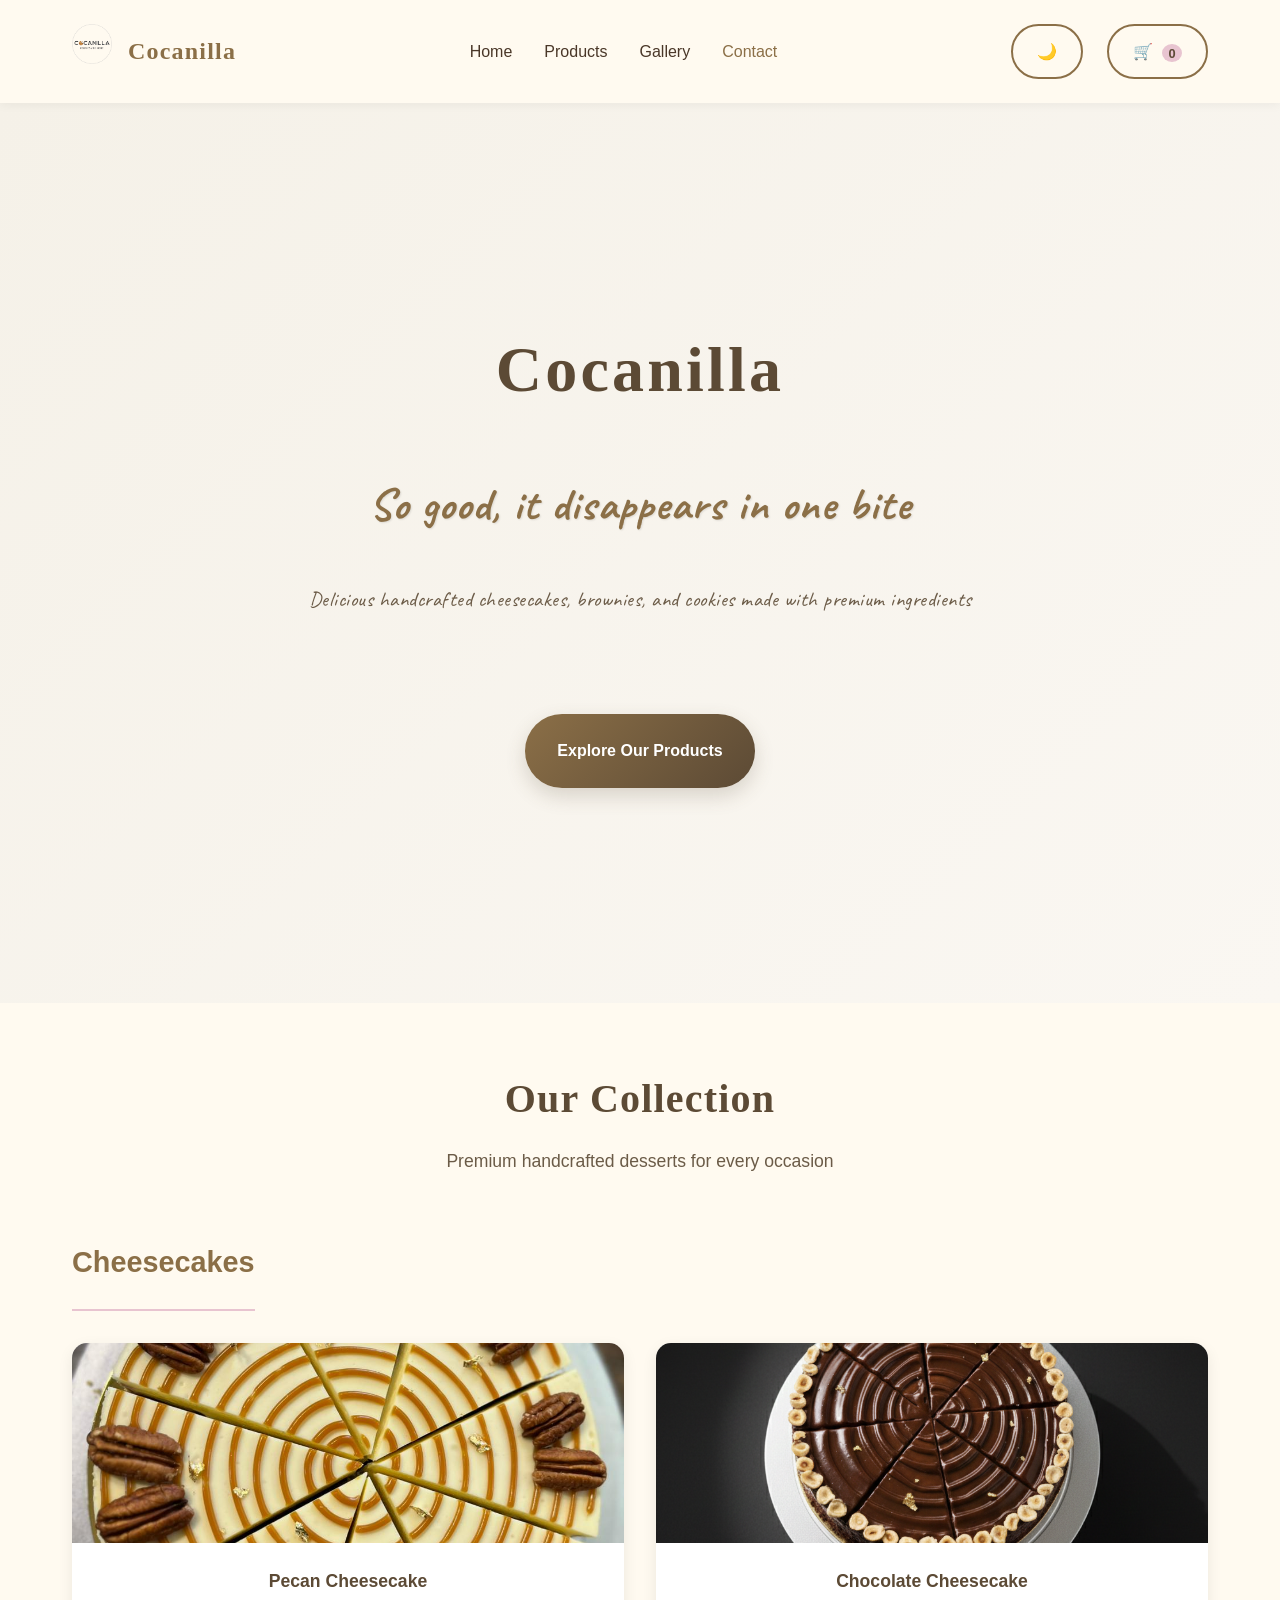
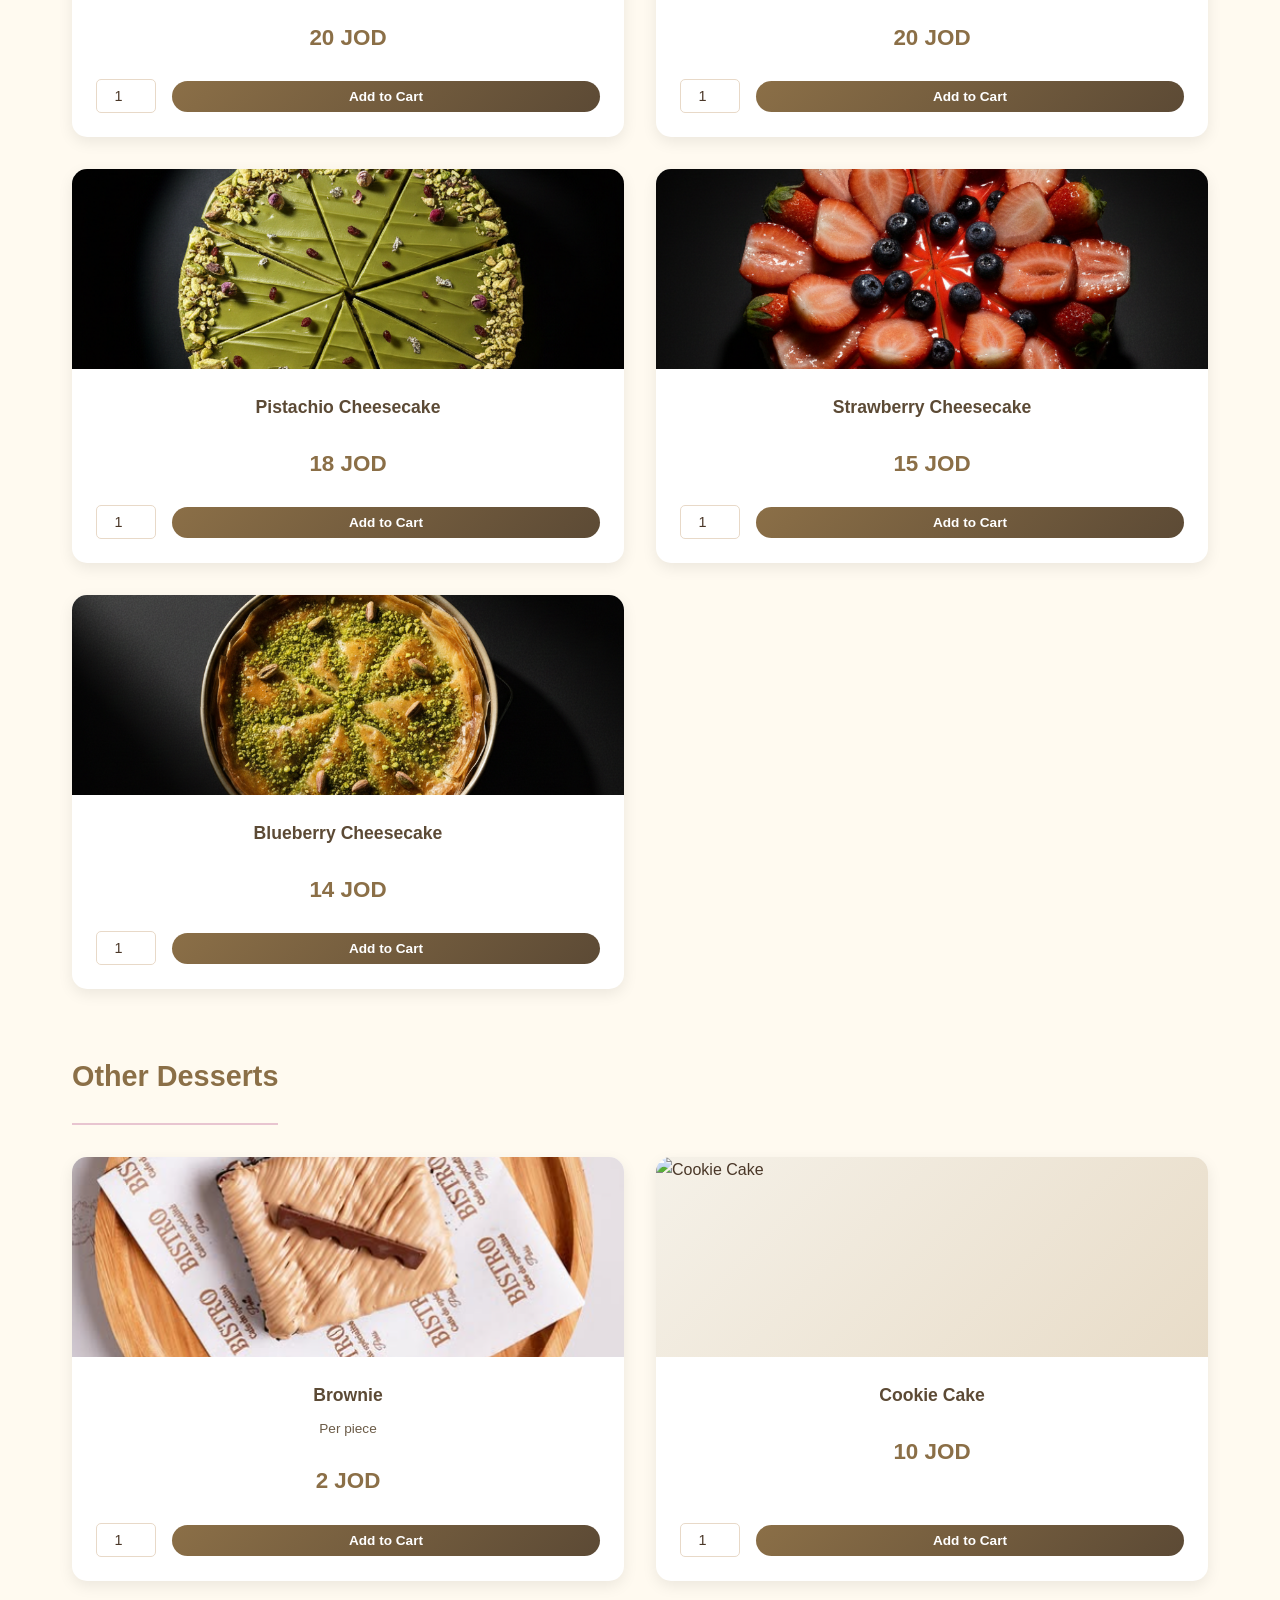
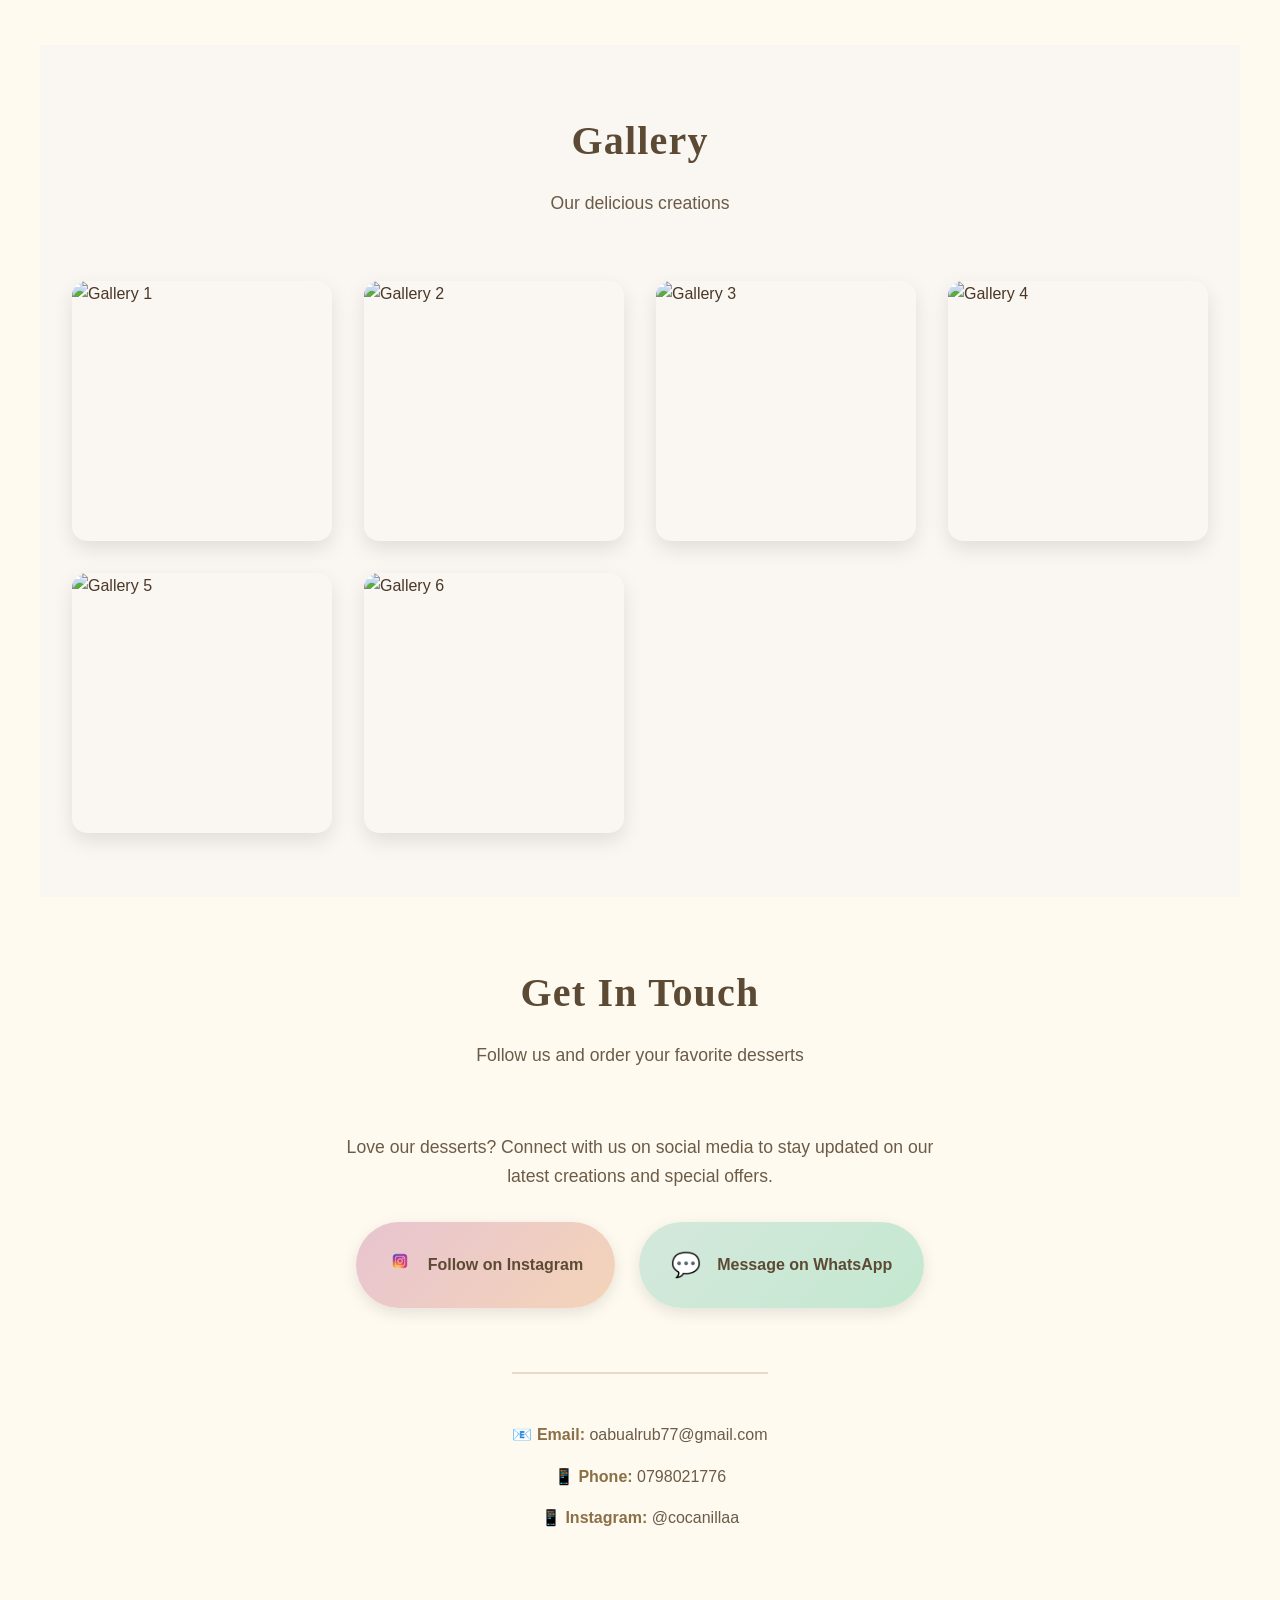
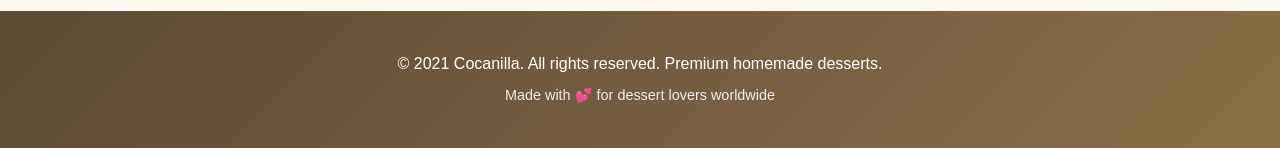
==== commit 0d58d4a1: "Add Google Site Verification meta tag for Search Console" ====
--- a/index.html
+++ b/index.html
@@ -28,6 +28,9 @@
     <meta name="twitter:title" content="Cocanilla - Premium Handcrafted Cheesecakes & Desserts">
     <meta name="twitter:description" content="Discover Cocanilla's premium handcrafted cheesecakes, brownies, and cookies made with premium ingredients.">
     <meta name="twitter:image" content="https://omarabualrub1.github.io/cocanillaa/img/Gemini_Generated_Image_lqpze0lqpze0lqpz.png">
+    
+    <!-- Google Site Verification -->
+    <meta name="google-site-verification" content="IgUPOSPp4vIrxNjzearW5ozT4M62gq0dcCoupB6j5hQ" />
     
     <!-- Additional SEO Tags -->
     <link rel="canonical" href="https://omarabualrub1.github.io/cocanillaa/">
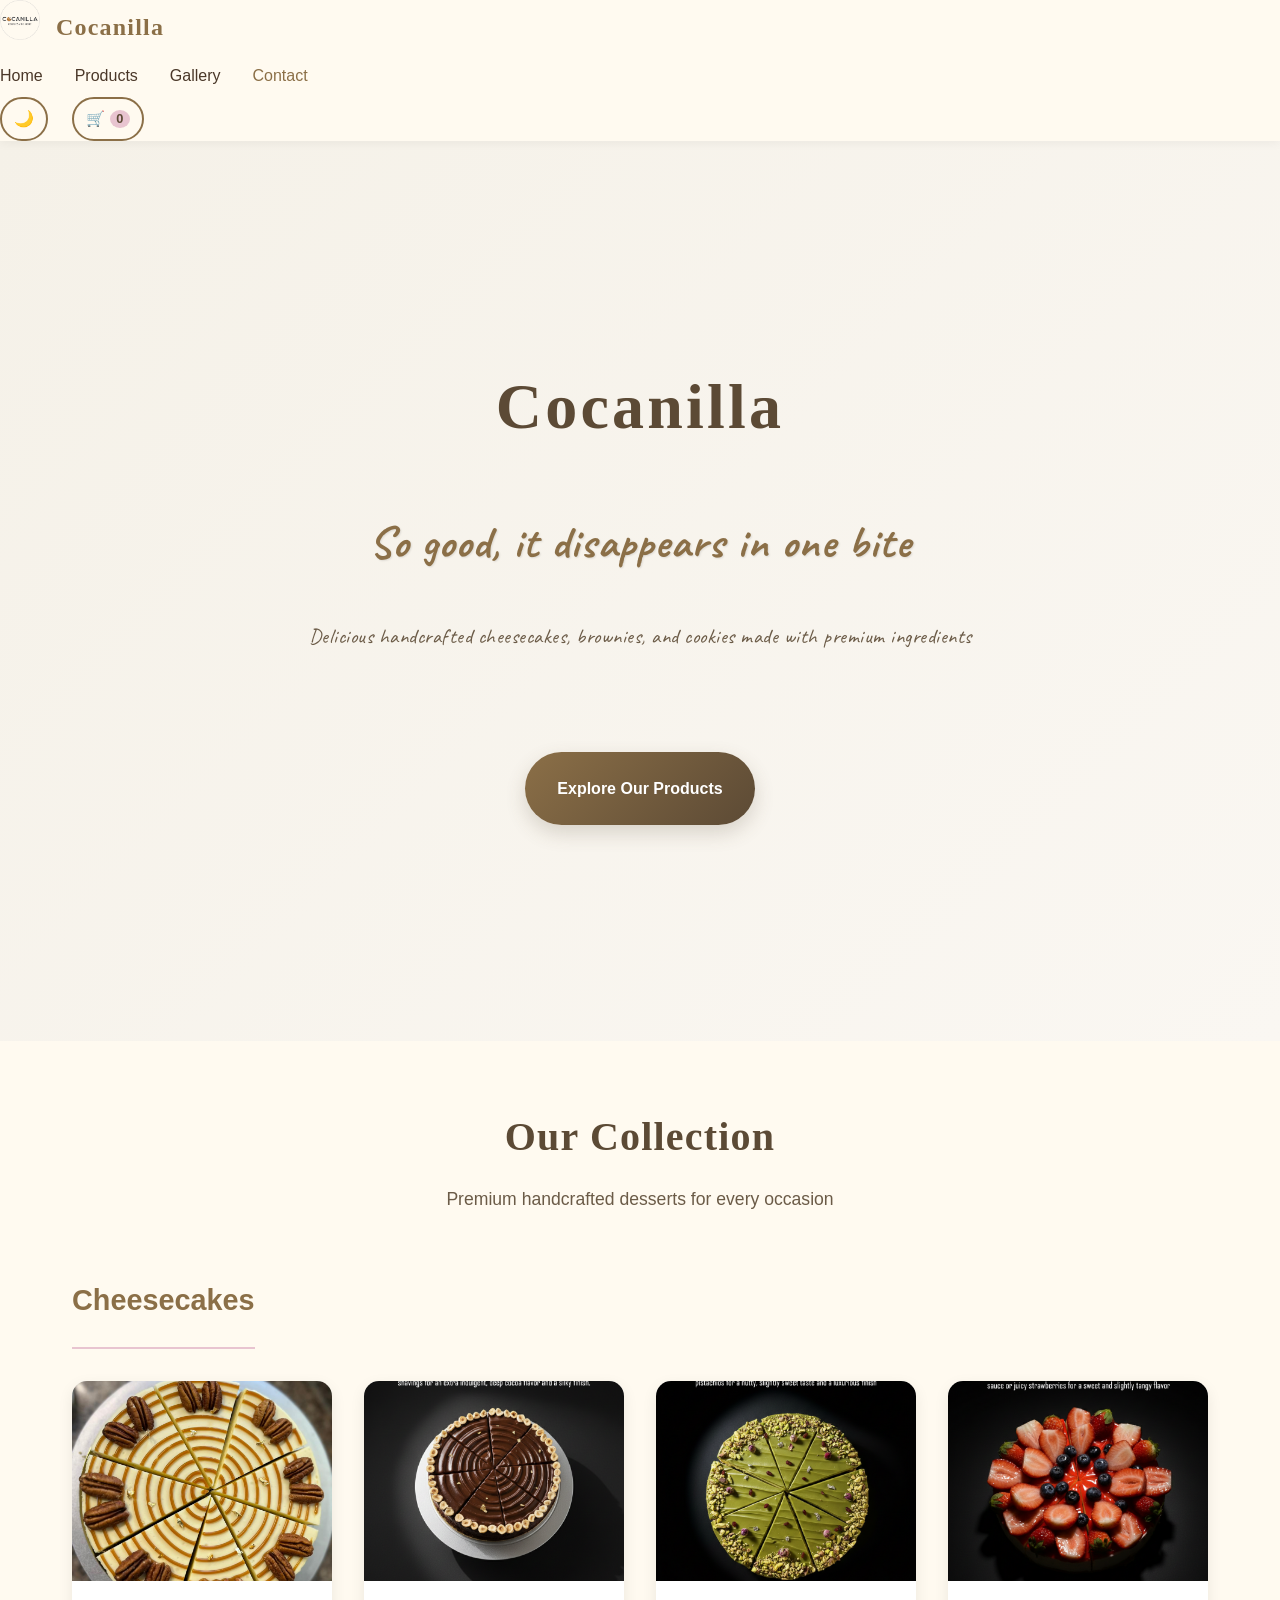
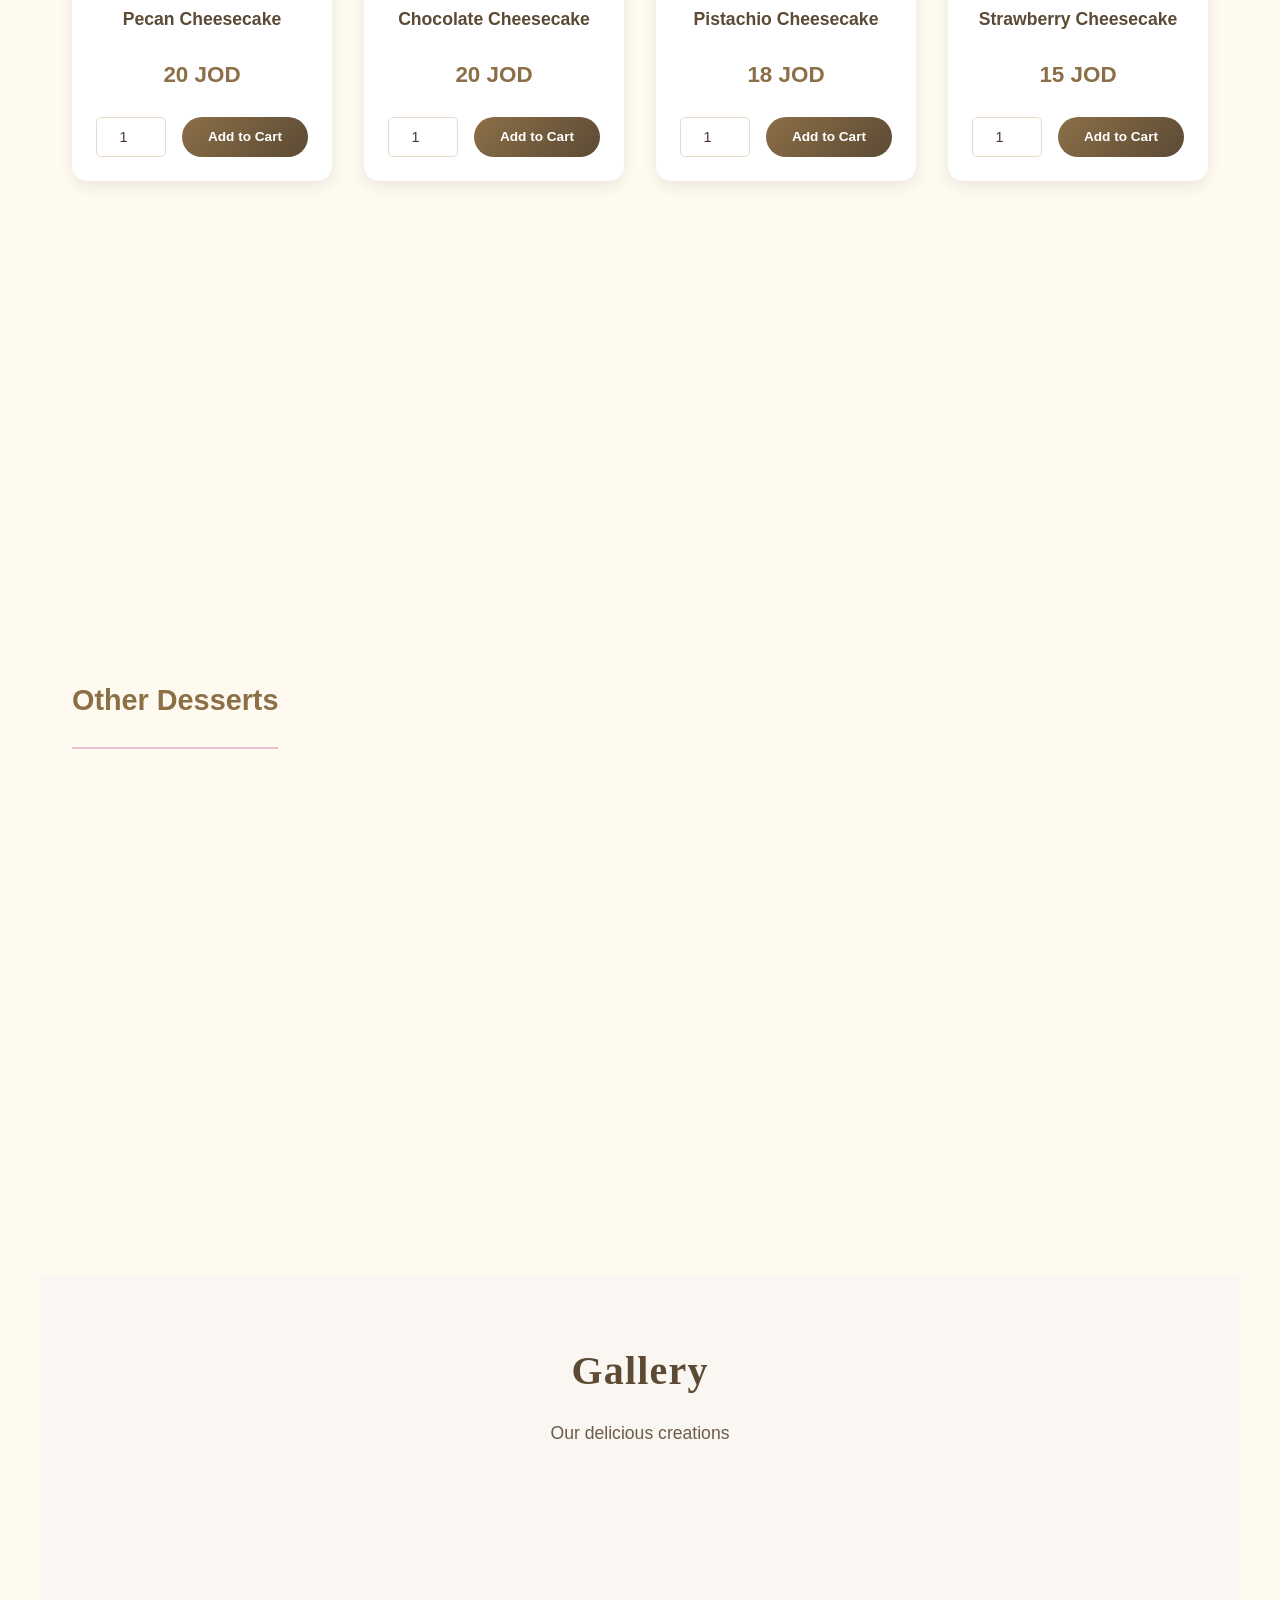
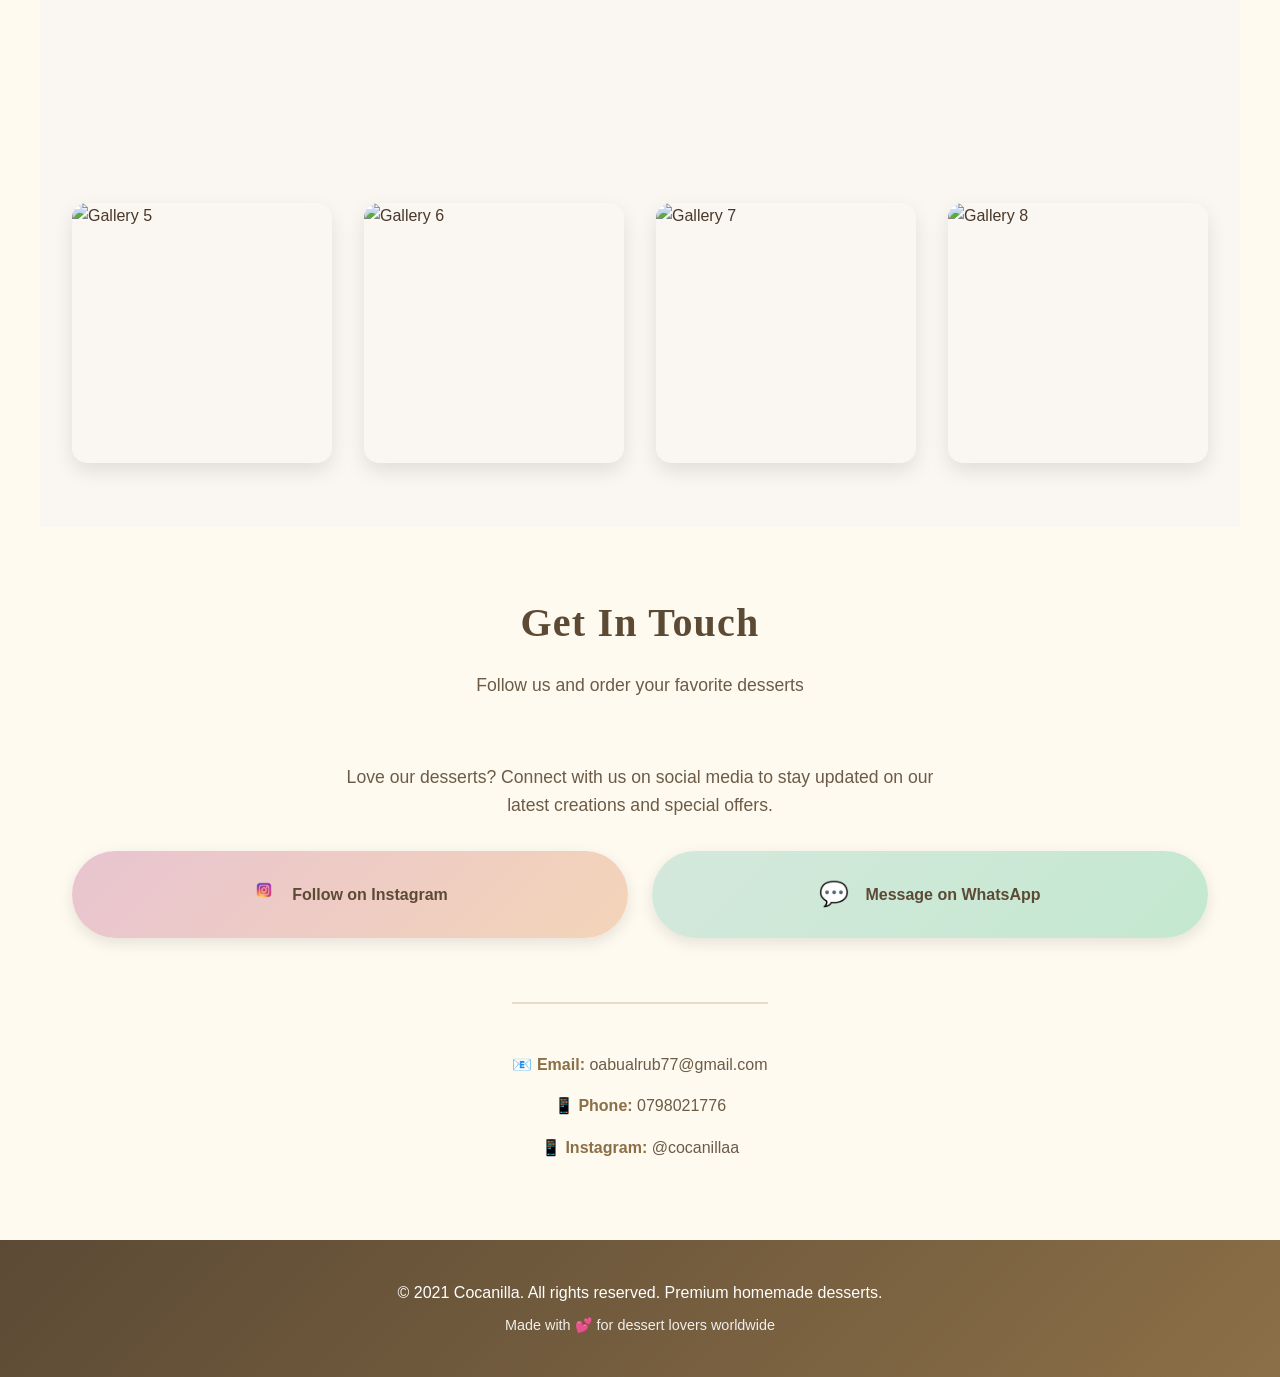
==== commit 961c425a: "Update: Add responsive design, gallery images, and Nutella brownies product" ====
--- a/index.html
+++ b/index.html
@@ -176,7 +176,7 @@
 
                     <div class="product-card" data-product-name="Blueberry Cheesecake" data-product-price="14">
                         <div class="product-image">
-                            <img src="img/2.png" alt="Blueberry Cheesecake">
+                            <img src="C:\Users\oabua\Desktop\test\img\img\blueb.png" alt="Blueberry Cheesecake">
                         </div>
                         <div class="product-info">
                             <h4>Blueberry Cheesecake</h4>
@@ -222,6 +222,21 @@
                             </div>
                         </div>
                     </div>
+
+                    <div class="product-card" data-product-name="Nutella Brownies" data-product-price="2">
+                        <div class="product-image">
+                            <img src="C:\Users\oabua\Desktop\test\img\img\brownis.png" alt="Nutella Brownies">
+                        </div>
+                        <div class="product-info">
+                            <h4>Nutella Brownies</h4>
+                            <p class="description">Per piece</p>
+                            <p class="price">2 JOD</p>
+                            <div class="product-actions">
+                                <input type="number" class="product-qty" value="1" min="1">
+                                <button class="btn-add-to-cart">Add to Cart</button>
+                            </div>
+                        </div>
+                    </div>
                 </div>
             </div>
         </div>
@@ -236,22 +251,28 @@
 
         <div class="gallery-grid">
             <div class="gallery-item">
-                <img src="placeholder-gallery-1.jpg" alt="Gallery 1">
-            </div>
-            <div class="gallery-item">
-                <img src="placeholder-gallery-2.jpg" alt="Gallery 2">
-            </div>
-            <div class="gallery-item">
-                <img src="placeholder-gallery-3.jpg" alt="Gallery 3">
-            </div>
-            <div class="gallery-item">
-                <img src="placeholder-gallery-4.jpg" alt="Gallery 4">
-            </div>
-            <div class="gallery-item">
-                <img src="placeholder-gallery-5.jpg" alt="Gallery 5">
+                <img src="C:\Users\oabua\Desktop\test\img\img\date b.png" alt="Gallery 1">
+            </div>
+            <div class="gallery-item">
+                <img src="C:\Users\oabua\Desktop\test\img\img\Screenshot 2026-03-22 003135.png" alt="Gallery 2">
+            </div>
+            <div class="gallery-item">
+                <img src="C:\Users\oabua\Desktop\test\img\img\Screenshot 2026-03-22 003319.png" alt="Gallery 3">
+            </div>
+            <div class="gallery-item">
+                <img src="C:\Users\oabua\Desktop\test\img\img\Screenshot 2026-03-22 003425.png" alt="Gallery 4">
+            </div>
+            <div class="gallery-item">
+                <img src="C:\Users\oabua\Desktop\test\img\img\Screenshot 2026-03-22 003441.png" alt="Gallery 5">
             </div>
             <div class="gallery-item">
                 <img src="placeholder-gallery-6.jpg" alt="Gallery 6">
+            </div>
+            <div class="gallery-item">
+                <img src="placeholder-gallery-7.jpg" alt="Gallery 7">
+            </div>
+            <div class="gallery-item">
+                <img src="placeholder-gallery-8.jpg" alt="Gallery 8">
             </div>
         </div>
     </section>
--- a/styles.css
+++ b/styles.css
@@ -92,15 +92,6 @@
     }
 }
 
-.nav-container {
-    max-width: 1200px;
-    margin: 0 auto;
-    padding: var(--spacing-md) var(--spacing-lg);
-    display: flex;
-    justify-content: space-between;
-    align-items: center;
-}
-
 .nav-logo {
     font-size: 1.5rem;
     font-weight: 700;
@@ -137,6 +128,8 @@
     font-weight: 500;
     transition: var(--transition-smooth);
     position: relative;
+    padding: 0.5rem 0;
+    display: block;
 }
 
 .nav-link::after {
@@ -158,6 +151,31 @@
     color: var(--color-brown);
 }
 
+/* Mobile Navigation */
+.nav-menu.active {
+    display: flex;
+    flex-direction: column;
+    position: absolute;
+    top: 100%;
+    left: 0;
+    right: 0;
+    background-color: var(--color-cream);
+    padding: var(--spacing-md) var(--spacing-lg);
+    box-shadow: 0 4px 10px rgba(0, 0, 0, 0.1);
+    z-index: 999;
+    gap: 0;
+    flex-direction: column;
+}
+
+.nav-menu.active .nav-link {
+    padding: var(--spacing-md) 0;
+    border-bottom: 1px solid var(--color-border);
+}
+
+.nav-menu.active .nav-link:last-child {
+    border-bottom: none;
+}
+
 .nav-cart {
     display: flex;
     align-items: center;
@@ -167,35 +185,43 @@
 .cart-icon {
     background: none;
     border: 2px solid var(--color-brown);
-    padding: var(--spacing-sm) var(--spacing-md);
+    padding: 0.5rem 0.75rem;
+    border-radius: 50px;
+    cursor: pointer;
+    font-size: 0.95rem;
+    color: var(--color-brown);
+    font-weight: 600;
+    transition: var(--transition-smooth);
+    min-height: 44px;
+    min-width: 44px;
+    display: flex;
+    align-items: center;
+    justify-content: center;
+    white-space: nowrap;
+}
+
+.cart-icon:hover {
+    background-color: var(--color-brown);
+    color: white;
+    transform: scale(1.05);
+}
+
+.theme-toggle {
+    background: none;
+    border: 2px solid var(--color-brown);
+    padding: 0.5rem 0.75rem;
     border-radius: 50px;
     cursor: pointer;
     font-size: 1rem;
     color: var(--color-brown);
     font-weight: 600;
     transition: var(--transition-smooth);
-}
-
-.cart-icon:hover {
-    background-color: var(--color-brown);
-    color: white;
-    transform: scale(1.05);
-}
-
-.theme-toggle {
-    background: none;
-    border: 2px solid var(--color-brown);
-    padding: var(--spacing-sm) var(--spacing-md);
-    border-radius: 50px;
-    cursor: pointer;
-    font-size: 1rem;
-    color: var(--color-brown);
-    font-weight: 600;
-    transition: var(--transition-smooth);
     margin-right: var(--spacing-sm);
     display: flex;
     align-items: center;
     justify-content: center;
+    min-height: 44px;
+    min-width: 44px;
 }
 
 .theme-toggle:hover {
@@ -222,15 +248,34 @@
     display: none;
     flex-direction: column;
     cursor: pointer;
+    gap: 5px;
+    padding: 0.5rem;
+    min-height: 44px;
+    min-width: 44px;
+    justify-content: center;
+    align-items: center;
 }
 
 .hamburger span {
     width: 25px;
     height: 3px;
     background-color: var(--color-brown);
-    margin: 5px 0;
+    margin: 0;
     transition: 0.3s;
     border-radius: 2px;
+    transform-origin: center;
+}
+
+.hamburger.active span:nth-child(1) {
+    transform: rotate(45deg) translate(8px, 8px);
+}
+
+.hamburger.active span:nth-child(2) {
+    opacity: 0;
+}
+
+.hamburger.active span:nth-child(3) {
+    transform: rotate(-45deg) translate(8px, -8px);
 }
 
 /* ===== Hero Section ===== */
@@ -276,7 +321,7 @@
 }
 
 .hero-title {
-    font-size: 4rem;
+    font-size: clamp(2rem, 8vw, 4rem);
     font-family: var(--font-family-accent);
     color: var(--color-dark-brown);
     margin-bottom: var(--spacing-md);
@@ -284,7 +329,7 @@
 }
 
 .hero-subtitle {
-    font-size: 2.8rem;
+    font-size: clamp(1.2rem, 5vw, 2.8rem);
     color: var(--color-brown);
     margin-bottom: var(--spacing-sm);
     font-weight: 900;
@@ -294,12 +339,11 @@
 }
 
 .hero-description {
-    font-size: 1.1rem;
+    font-size: clamp(0.95rem, 3vw, 1.3rem);
     color: var(--color-text-light);
     margin-bottom: var(--spacing-xl);
     line-height: 1.8;
     font-family: 'Caveat', cursive;
-    font-size: 1.3rem;
     letter-spacing: 0.5px;
 }
 
@@ -362,7 +406,7 @@
 }
 
 .section-header h2 {
-    font-size: 2.5rem;
+    font-size: clamp(1.5rem, 5vw, 2.5rem);
     font-family: var(--font-family-accent);
     color: var(--color-dark-brown);
     margin-bottom: var(--spacing-sm);
@@ -370,7 +414,7 @@
 }
 
 .section-header p {
-    font-size: 1.1rem;
+    font-size: clamp(0.9rem, 2.5vw, 1.1rem);
     color: var(--color-text-light);
 }
 
@@ -403,8 +447,26 @@
 
 .products-grid {
     display: grid;
-    grid-template-columns: repeat(2, 1fr);
+    grid-template-columns: repeat(auto-fit, minmax(250px, 1fr));
     gap: var(--spacing-lg);
+}
+
+@media (min-width: 1024px) {
+    .products-grid {
+        grid-template-columns: repeat(4, 1fr);
+    }
+}
+
+@media (max-width: 1023px) {
+    .products-grid {
+        grid-template-columns: repeat(2, 1fr);
+    }
+}
+
+@media (max-width: 640px) {
+    .products-grid {
+        grid-template-columns: 1fr;
+    }
 }
 
 .product-card {
@@ -490,16 +552,19 @@
     align-items: center;
     justify-content: center;
     margin-top: auto;
+    flex-direction: row;
+    width: 100%;
 }
 
 .product-qty {
-    width: 60px;
-    padding: 0.5rem;
+    width: 70px;
+    padding: 0.6rem 0.5rem;
     border: 1px solid var(--color-border);
     border-radius: 5px;
     text-align: center;
-    font-size: 0.9rem;
+    font-size: clamp(0.85rem, 2vw, 0.9rem);
     color: var(--color-text);
+    min-height: 40px;
 }
 
 .product-qty:focus {
@@ -510,15 +575,16 @@
 
 .btn-add-to-cart {
     flex: 1;
-    padding: 0.5rem 1rem;
+    padding: 0.6rem 1rem;
     background: linear-gradient(135deg, var(--color-brown), var(--color-dark-brown));
     color: white;
     border: none;
     border-radius: 25px;
     cursor: pointer;
     font-weight: 600;
-    font-size: 0.85rem;
-    transition: var(--transition-smooth);
+    font-size: clamp(0.8rem, 2vw, 0.85rem);
+    transition: var(--transition-smooth);
+    min-height: 40px;
 }
 
 .btn-add-to-cart:hover {
@@ -592,6 +658,7 @@
     gap: var(--spacing-md);
     flex-wrap: wrap;
     justify-content: center;
+    width: 100%;
 }
 
 .contact-btn {
@@ -604,6 +671,10 @@
     font-weight: 600;
     transition: var(--transition-smooth);
     box-shadow: 0 5px 15px rgba(0, 0, 0, 0.1);
+    min-height: 44px;
+    justify-content: center;
+    flex: 1;
+    min-width: 200px;
 }
 
 .contact-btn.instagram {
@@ -1064,155 +1135,586 @@
 
 /* ===== Responsive Design ===== */
 
-/* Tablet Screens */
-@media (max-width: 768px) {
+/* Desktop Screens (1024px and up) */
+@media (min-width: 1024px) {
+    .nav-menu {
+        display: flex !important;
+        position: static !important;
+        background: none !important;
+        padding: 0 !important;
+        box-shadow: none !important;
+        gap: var(--spacing-lg) !important;
+    }
+
+    .nav-menu.active {
+        display: flex !important;
+    }
+
+    .hamburger {
+        display: none !important;
+    }
+
+    .nav-link {
+        padding: 0.5rem 0 !important;
+        border-bottom: none !important;
+    }
+
+    .nav-link::after {
+        bottom: -5px;
+    }
+}
+
+/* Large Screens (1024px to 1199px) */
+@media (min-width: 1024px) and (max-width: 1199px) {
+    .products {
+        max-width: 1000px;
+    }
+
+    .gallery {
+        max-width: 1000px;
+    }
+
+    .contact {
+        max-width: 1000px;
+    }
+}
+
+/* Tablets (768px to 1023px) */
+@media (max-width: 1023px) {
+    .nav-container {
+        padding: var(--spacing-md);
+    }
+
     .nav-menu {
         gap: var(--spacing-md);
     }
 
     .hero {
-        flex-direction: column;
-        min-height: auto;
+        min-height: 80vh;
         padding: var(--spacing-xl) var(--spacing-md);
     }
 
-    .hero-title {
-        font-size: 2.5rem;
-    }
-
-    .hero-subtitle {
-        font-size: 1.2rem;
-    }
-
-    .hero-image {
-        max-width: 100%;
-        height: 300px;
-    }
-
-    .section-header h2 {
-        font-size: 2rem;
-    }
-
-    .products-grid {
-        grid-template-columns: repeat(2, 1fr);
-    }
-
-    .products-grid {
-        grid-template-columns: 1fr;
-        gap: var(--spacing-md);
+    .hero-content {
+        gap: var(--spacing-lg);
+    }
+
+    .section-header {
+        margin-bottom: var(--spacing-xl);
+    }
+
+    .products {
+        padding: var(--spacing-xl) var(--spacing-md);
+    }
+
+    .category-title {
+        font-size: 1.5rem;
+    }
+
+    .gallery {
+        padding: var(--spacing-xl) var(--spacing-md);
     }
 
     .gallery-grid {
         grid-template-columns: repeat(2, 1fr);
-    }
-}
-
-/* Mobile Screens */
-@media (max-width: 480px) {
-    .nav-logo {
+        gap: var(--spacing-md);
+    }
+
+    .gallery-item {
+        aspect-ratio: 1;
+    }
+
+    .contact {
+        padding: var(--spacing-xl) var(--spacing-md);
+    }
+
+    .contact-buttons {
+        gap: var(--spacing-sm);
+        flex-direction: row;
+    }
+
+    .contact-btn {
+        flex: 0 1 calc(50% - 0.25rem);
+        min-width: auto;
+        padding: var(--spacing-md);
+        font-size: 0.9rem;
+    }
+
+    .btn-icon {
         font-size: 1.2rem;
     }
-
-    .logo-icon {
-        font-size: 1.5rem;
-    }
-
+}
+
+/* Medium Tablets (640px to 767px) */
+@media (max-width: 767px) {
     .nav-menu {
         display: none;
     }
 
+    .nav-menu.active {
+        display: flex;
+    }
+
+    .nav-container {
+        padding: var(--spacing-md) var(--spacing-sm);
+    }
+
+    .nav-logo {
+        font-size: 1.3rem;
+    }
+
+    .logo-icon {
+        font-size: 1.8rem;
+    }
+
+    .nav-cart {
+        gap: 0.25rem;
+        margin-left: auto;
+    }
+
+    .cart-icon {
+        padding: 0.4rem 0.5rem;
+        font-size: 0.85rem;
+    }
+
+    .theme-toggle {
+        padding: 0.4rem 0.5rem;
+        margin-right: 0.25rem;
+    }
+
     .hamburger {
         display: flex;
     }
 
-    .hamburger.active span:nth-child(1) {
-        transform: rotate(45deg) translate(8px, 8px);
-    }
-
-    .hamburger.active span:nth-child(2) {
-        opacity: 0;
-    }
-
-    .hamburger.active span:nth-child(3) {
-        transform: rotate(-45deg) translate(8px, -8px);
-    }
-
     .hero {
+        min-height: 70vh;
         padding: var(--spacing-lg) var(--spacing-md);
     }
 
-    .hero-title {
-        font-size: 2rem;
-    }
-
-    .hero-subtitle {
+    .hero-content {
+        gap: var(--spacing-md);
+    }
+
+    .cta-button {
+        padding: var(--spacing-md) var(--spacing-lg);
+        font-size: 0.95rem;
+        min-height: 44px;
+    }
+
+    .products {
+        padding: var(--spacing-lg) var(--spacing-md);
+    }
+
+    .products-grid {
+        gap: var(--spacing-md);
+    }
+
+    .product-card {
+        border-radius: 12px;
+    }
+
+    .product-image {
+        height: 180px;
+    }
+
+    .product-info {
+        padding: var(--spacing-sm);
+    }
+
+    .product-info h4 {
         font-size: 1rem;
     }
 
-    .hero-description {
-        font-size: 0.95rem;
-    }
-
-    .cta-button {
-        padding: var(--spacing-md);
-        font-size: 0.95rem;
-    }
-
-    .section-header h2 {
-        font-size: 1.5rem;
-    }
-
-    .products {
-        padding: var(--spacing-xl) var(--spacing-md);
-    }
-
-    .products-grid {
-        grid-template-columns: 1fr;
+    .product-info .price {
+        font-size: 1.2rem;
+    }
+
+    .category-title {
+        font-size: 1.3rem;
+        margin-bottom: var(--spacing-md);
+    }
+
+    .gallery {
+        padding: var(--spacing-lg) var(--spacing-md);
     }
 
     .gallery-grid {
-        grid-template-columns: 1fr;
+        grid-template-columns: repeat(2, 1fr);
+        gap: var(--spacing-sm);
+    }
+
+    .contact {
+        padding: var(--spacing-lg) var(--spacing-md);
+    }
+
+    .contact-text {
+        font-size: 1rem;
     }
 
     .contact-buttons {
         flex-direction: column;
-        width: 100%;
+        gap: var(--spacing-md);
     }
 
     .contact-btn {
         width: 100%;
-        justify-content: center;
-    }
-
-    .category-title {
+        flex: none;
+        min-width: auto;
+        font-size: 1rem;
+    }
+
+    .contact-info {
+        margin-top: var(--spacing-md);
+        padding-top: var(--spacing-md);
+    }
+
+    .contact-info p {
+        font-size: 0.95rem;
+    }
+
+    .btn-icon {
         font-size: 1.3rem;
+    }
+
+    .btn-text {
+        display: inline;
     }
 
     .cart-modal-content,
     .checkout-modal-content {
         width: 95%;
         margin: 1rem auto;
+        max-height: 95vh;
+    }
+
+    .cart-header h2,
+    .checkout-header h2 {
+        font-size: 1.3rem;
     }
 
     .checkout-footer {
         flex-direction: column;
-    }
-
+        gap: var(--spacing-sm);
+    }
+
+    .btn-checkout,
+    .btn-continue,
     .btn-back,
     .btn-send-whatsapp {
-        width: 100%;
+        padding: var(--spacing-md);
+        font-size: 0.95rem;
+        min-height: 44px;
+    }
+
+    .product-actions {
+        gap: var(--spacing-xs);
+    }
+}
+
+/* Small Phones (480px to 639px) */
+@media (max-width: 639px) {
+    .nav-container {
+        padding: var(--spacing-sm);
+        gap: var(--spacing-sm);
+    }
+
+    .nav-logo {
+        font-size: 1.1rem;
+    }
+
+    .logo-icon {
+        font-size: 1.5rem;
+        width: 30px !important;
+        height: 30px !important;
+    }
+
+    .nav-cart {
+        gap: 0;
+    }
+
+    .cart-icon {
+        padding: 0.35rem 0.4rem;
+        font-size: 0.8rem;
+        border: 1px solid var(--color-brown);
+    }
+
+    .theme-toggle {
+        padding: 0.35rem 0.4rem;
+        margin-right: 0;
+        border: 1px solid var(--color-brown);
+    }
+
+    .cart-count {
+        font-size: 0.7rem;
+        padding: 0 0.3rem;
+    }
+
+    .hero {
+        min-height: 60vh;
+        padding: var(--spacing-lg) var(--spacing-sm);
+    }
+
+    .cta-button {
+        padding: var(--spacing-sm) var(--spacing-md);
+        font-size: 0.9rem;
+    }
+
+    .section-header {
+        margin-bottom: var(--spacing-lg);
+    }
+
+    .products {
+        padding: var(--spacing-lg) var(--spacing-sm);
+    }
+
+    .product-image {
+        height: 150px;
+    }
+
+    .product-info {
+        padding: var(--spacing-sm);
+    }
+
+    .product-info h4 {
+        font-size: 0.95rem;
+    }
+
+    .product-info .price {
+        font-size: 1.1rem;
+    }
+
+    .category-title {
+        font-size: 1.2rem;
     }
 
     .product-actions {
         flex-direction: column;
+        gap: var(--spacing-xs);
+    }
+
+    .product-qty {
+        width: 100%;
+        min-height: 40px;
     }
 
     .btn-add-to-cart {
         width: 100%;
+        min-height: 44px;
+    }
+
+    .gallery {
+        padding: var(--spacing-lg) var(--spacing-sm);
+    }
+
+    .gallery-grid {
+        grid-template-columns: 1fr;
+        gap: var(--spacing-sm);
+    }
+
+    .contact {
+        padding: var(--spacing-lg) var(--spacing-sm);
+    }
+
+    .contact-text {
+        font-size: 0.95rem;
+    }
+
+    .contact-buttons {
+        flex-direction: column;
+    }
+
+    .contact-btn {
+        padding: var(--spacing-md);
+        font-size: 0.9rem;
+        gap: var(--spacing-xs);
+    }
+
+    .btn-icon {
+        font-size: 1.2rem;
+    }
+
+    .contact-info p {
+        font-size: 0.9rem;
+        margin: var(--spacing-xs) 0;
+    }
+
+    .cart-modal-content,
+    .checkout-modal-content {
+        width: 100%;
+        margin: 0;
+        border-radius: 20px 20px 0 0;
+        max-height: 95vh;
+    }
+
+    .cart-header,
+    .checkout-header {
+        padding: var(--spacing-md);
+    }
+
+    .checkout-body {
+        padding: var(--spacing-md);
+    }
+
+    .cart-footer,
+    .checkout-footer {
+        padding: var(--spacing-md);
+        flex-direction: column;
+        gap: var(--spacing-xs);
+    }
+
+    .btn-checkout,
+    .btn-continue,
+    .btn-back,
+    .btn-send-whatsapp {
+        padding: var(--spacing-sm) var(--spacing-md);
+        font-size: 0.9rem;
+        min-height: 44px;
+        width: 100%;
+    }
+}
+
+/* Extra Small Phones (below 480px) */
+@media (max-width: 479px) {
+    html {
+        font-size: 14px;
+    }
+
+    .nav-container {
+        padding: 0.5rem;
+    }
+
+    .nav-logo {
+        font-size: 1rem;
+    }
+
+    .logo-icon {
+        font-size: 1.3rem;
+        width: 28px !important;
+        height: 28px !important;
+    }
+
+    .logo-text {
+        display: none;
     }
 
     .nav-cart {
-        margin-right: var(--spacing-md);
+        gap: 0;
+    }
+
+    .cart-icon {
+        padding: 0.3rem 0.5rem;
+        font-size: 0.75rem;
+        border: 1px solid var(--color-brown);
+    }
+
+    .theme-toggle {
+        padding: 0.3rem 0.5rem;
+        border: 1px solid var(--color-brown);
+    }
+
+    .cart-count {
+        font-size: 0.65rem;
+    }
+
+    .hamburger {
+        padding: 0.3rem;
+    }
+
+    .hamburger span {
+        width: 20px;
+        height: 2.5px;
+    }
+
+    .hero {
+        min-height: 50vh;
+        padding: var(--spacing-md) var(--spacing-sm);
+    }
+
+    .hero-content {
+        gap: var(--spacing-sm);
+    }
+
+    .cta-button {
+        padding: 0.5rem var(--spacing-md);
+        font-size: 0.85rem;
+    }
+
+    .products {
+        padding: var(--spacing-md) var(--spacing-sm);
+    }
+
+    .product-image {
+        height: 140px;
+    }
+
+    .product-info {
+        padding: 0.5rem;
+    }
+
+    .product-info h4 {
+        font-size: 0.9rem;
+    }
+
+    .category-title {
+        font-size: 1.1rem;
+        margin-bottom: var(--spacing-sm);
+    }
+
+    .gallery {
+        padding: var(--spacing-md) var(--spacing-sm);
+    }
+
+    .gallery-grid {
+        grid-template-columns: 1fr;
+        gap: var(--spacing-xs);
+    }
+
+    .contact {
+        padding: var(--spacing-md) var(--spacing-sm);
+    }
+
+    .contact-text {
+        font-size: 0.9rem;
+    }
+
+    .contact-btn {
+        padding: 0.6rem;
+        font-size: 0.85rem;
+        gap: 0.5rem;
+    }
+
+    .btn-icon {
+        font-size: 1rem;
+    }
+
+    .cart-modal-content,
+    .checkout-modal-content {
+        width: 100%;
+        margin: 0;
+        border-radius: 20px 20px 0 0;
+    }
+
+    .cart-header h2,
+    .checkout-header h2 {
+        font-size: 1.1rem;
+    }
+
+    .checkout-body {
+        padding: var(--spacing-sm);
+    }
+
+    .form-group input,
+    .form-group textarea {
+        padding: 0.6rem;
+        font-size: 0.9rem;
+    }
+
+    .btn-checkout,
+    .btn-continue,
+    .btn-back,
+    .btn-send-whatsapp {
+        padding: 0.5rem var(--spacing-sm);
+        font-size: 0.85rem;
+        min-height: 40px;
     }
 }
 
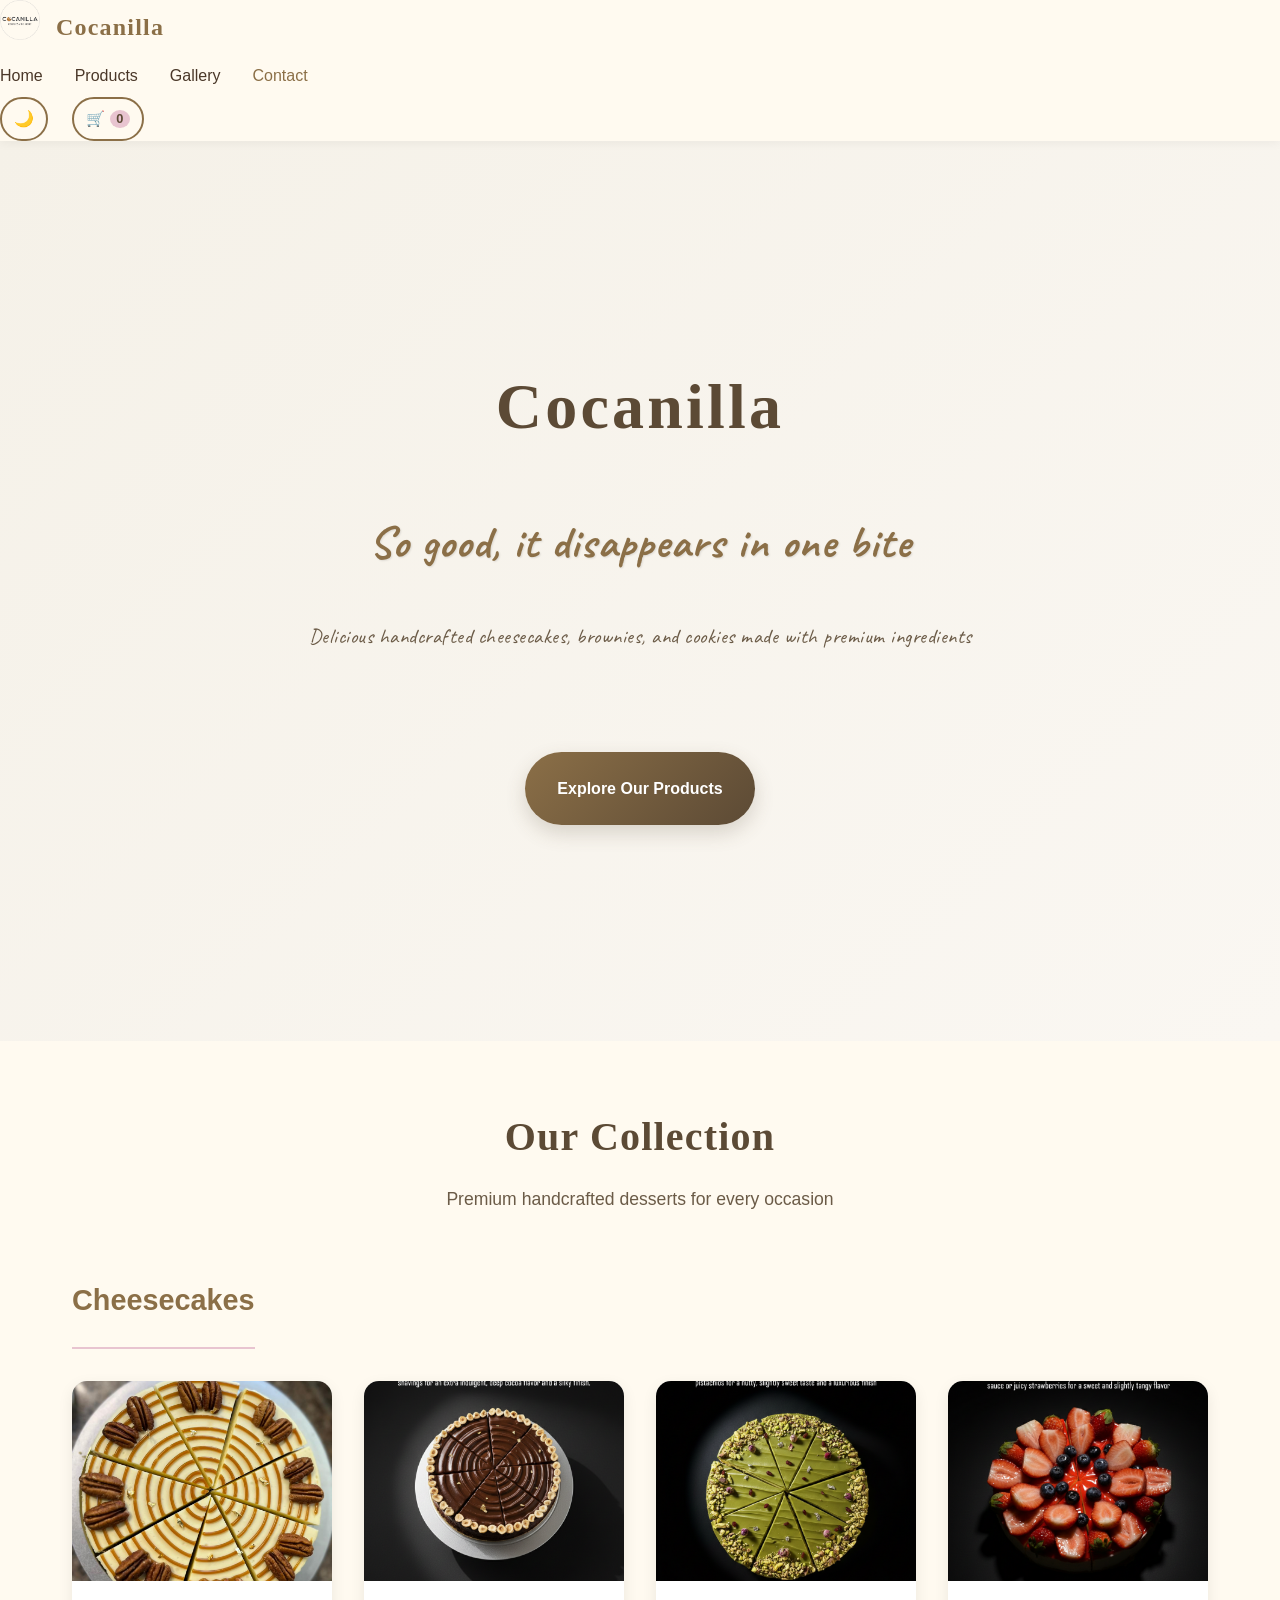
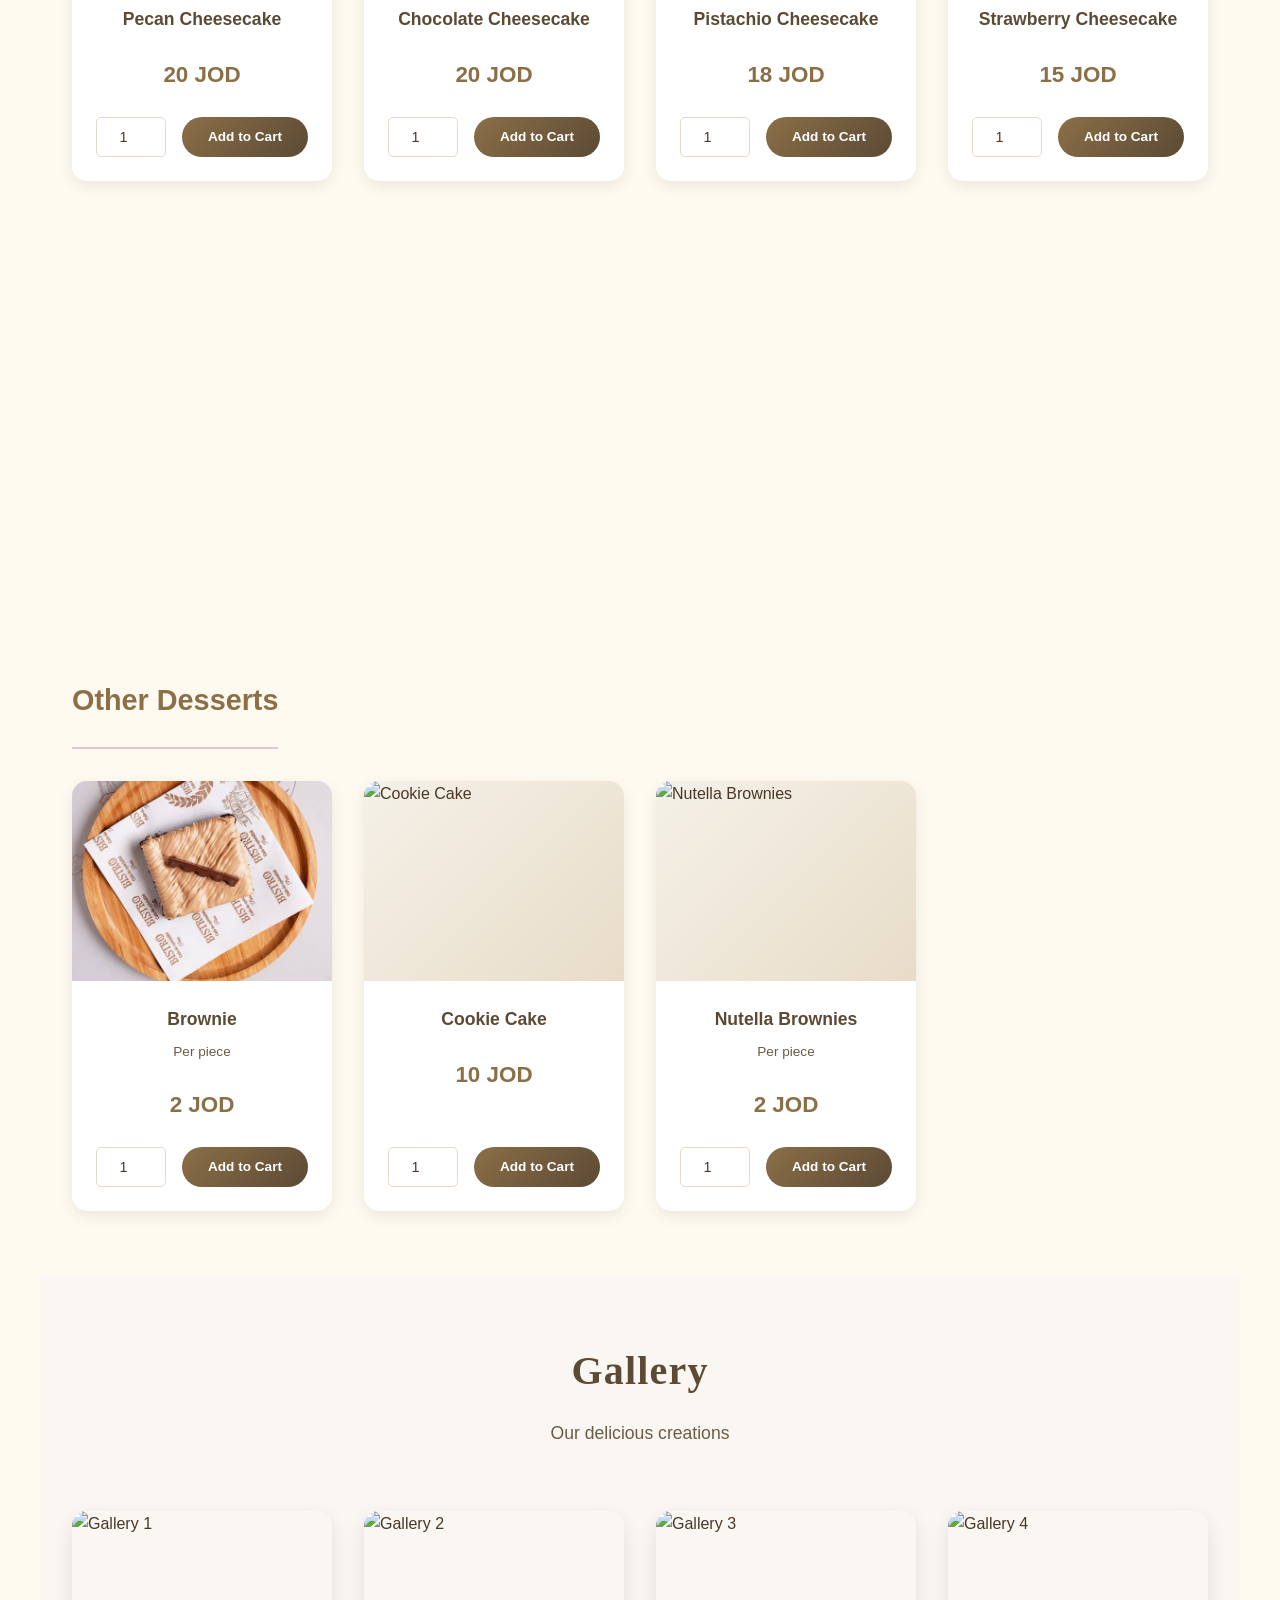
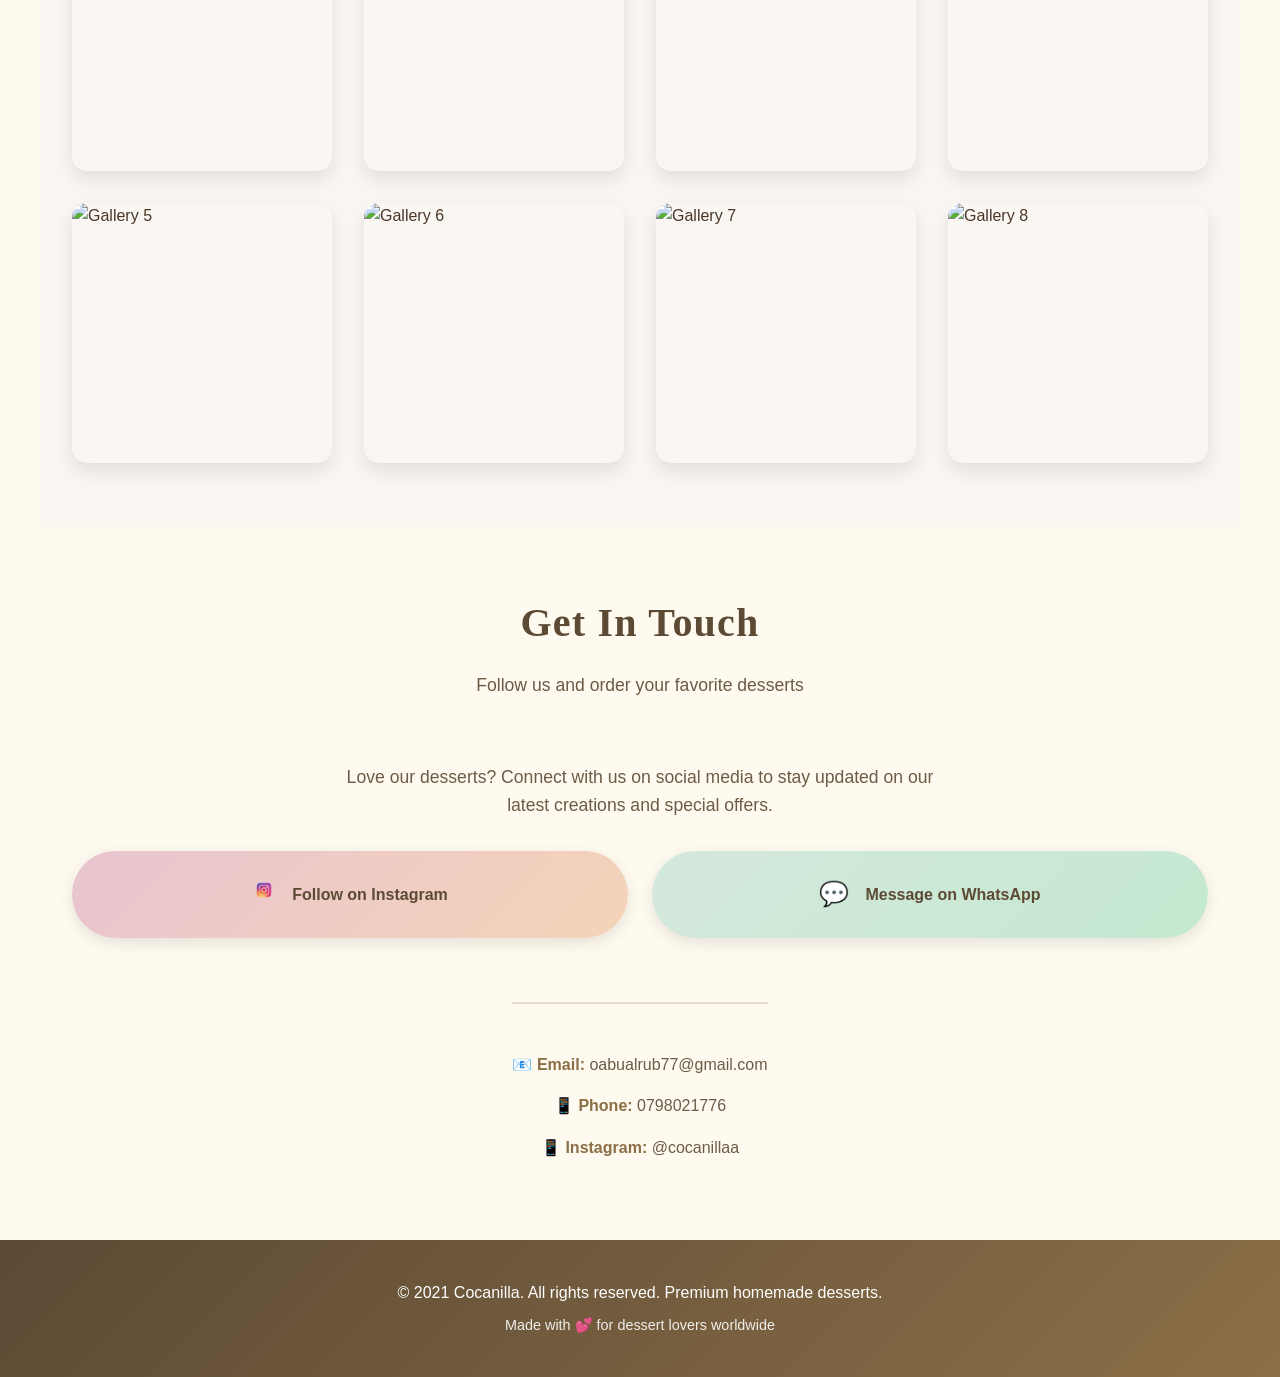
==== commit 64bad594: "Update index.html with latest changes" ====
--- a/index.html
+++ b/index.html
@@ -176,7 +176,7 @@
 
                     <div class="product-card" data-product-name="Blueberry Cheesecake" data-product-price="14">
                         <div class="product-image">
-                            <img src="C:\Users\oabua\Desktop\test\img\img\blueb.png" alt="Blueberry Cheesecake">
+                            <img src="C:\Users\oabua\Desktop\test\img\blue.png" alt="Blueberry Cheesecake">
                         </div>
                         <div class="product-info">
                             <h4>Blueberry Cheesecake</h4>
@@ -225,7 +225,7 @@
 
                     <div class="product-card" data-product-name="Nutella Brownies" data-product-price="2">
                         <div class="product-image">
-                            <img src="C:\Users\oabua\Desktop\test\img\img\brownis.png" alt="Nutella Brownies">
+                            <img src="C:\Users\oabua\Desktop\test\img\brown.png" alt="Nutella Brownies">
                         </div>
                         <div class="product-info">
                             <h4>Nutella Brownies</h4>
@@ -251,13 +251,13 @@
 
         <div class="gallery-grid">
             <div class="gallery-item">
-                <img src="C:\Users\oabua\Desktop\test\img\img\date b.png" alt="Gallery 1">
-            </div>
-            <div class="gallery-item">
-                <img src="C:\Users\oabua\Desktop\test\img\img\Screenshot 2026-03-22 003135.png" alt="Gallery 2">
-            </div>
-            <div class="gallery-item">
-                <img src="C:\Users\oabua\Desktop\test\img\img\Screenshot 2026-03-22 003319.png" alt="Gallery 3">
+                <img src="C:\Users\oabua\Desktop\test\img\Screenshot 2026-03-22 003053.png" alt="Gallery 1">
+            </div>
+            <div class="gallery-item">
+                <img src="C:\Users\oabua\Desktop\test\img\Screenshot 2026-03-22 003135.png" alt="Gallery 2">
+            </div>
+            <div class="gallery-item">
+                <img src="C:\Users\oabua\Desktop\test\img\Screenshot 2026-03-22 003319.png" alt="Gallery 3">
             </div>
             <div class="gallery-item">
                 <img src="C:\Users\oabua\Desktop\test\img\img\Screenshot 2026-03-22 003425.png" alt="Gallery 4">
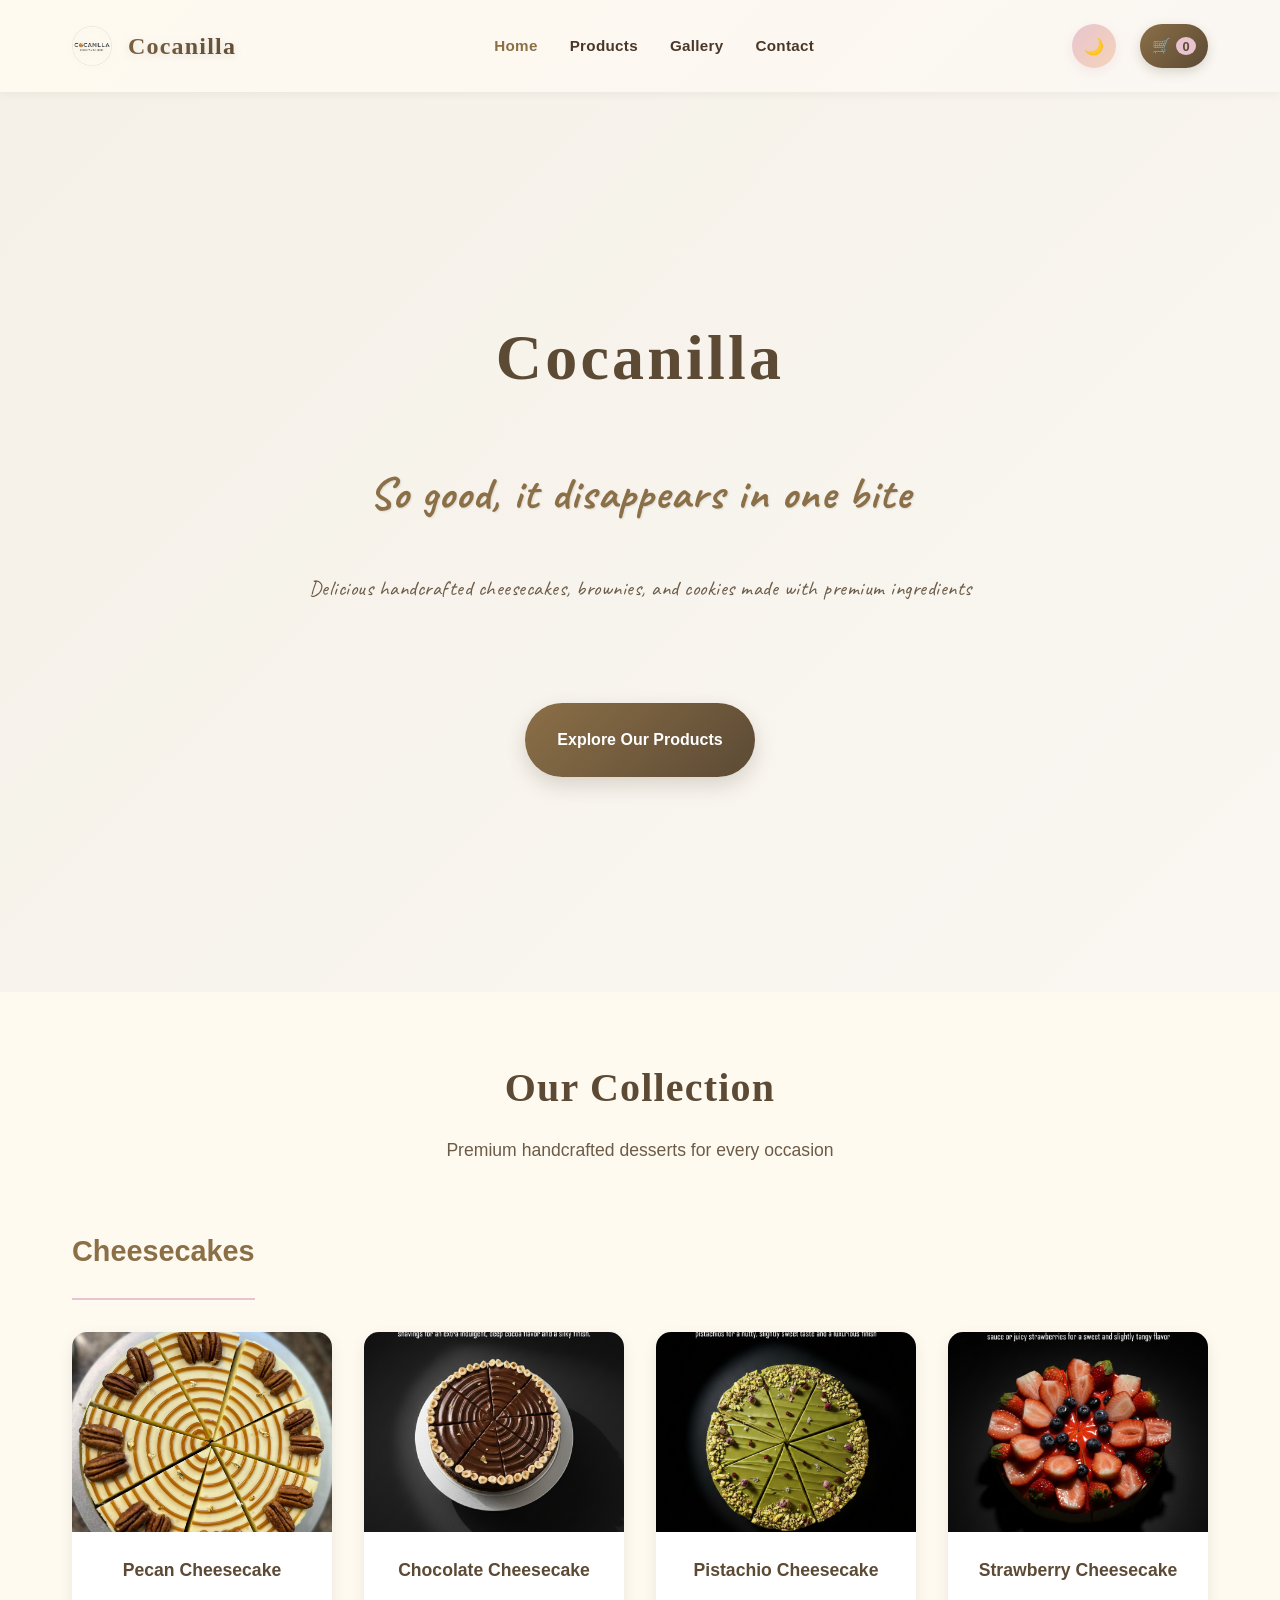
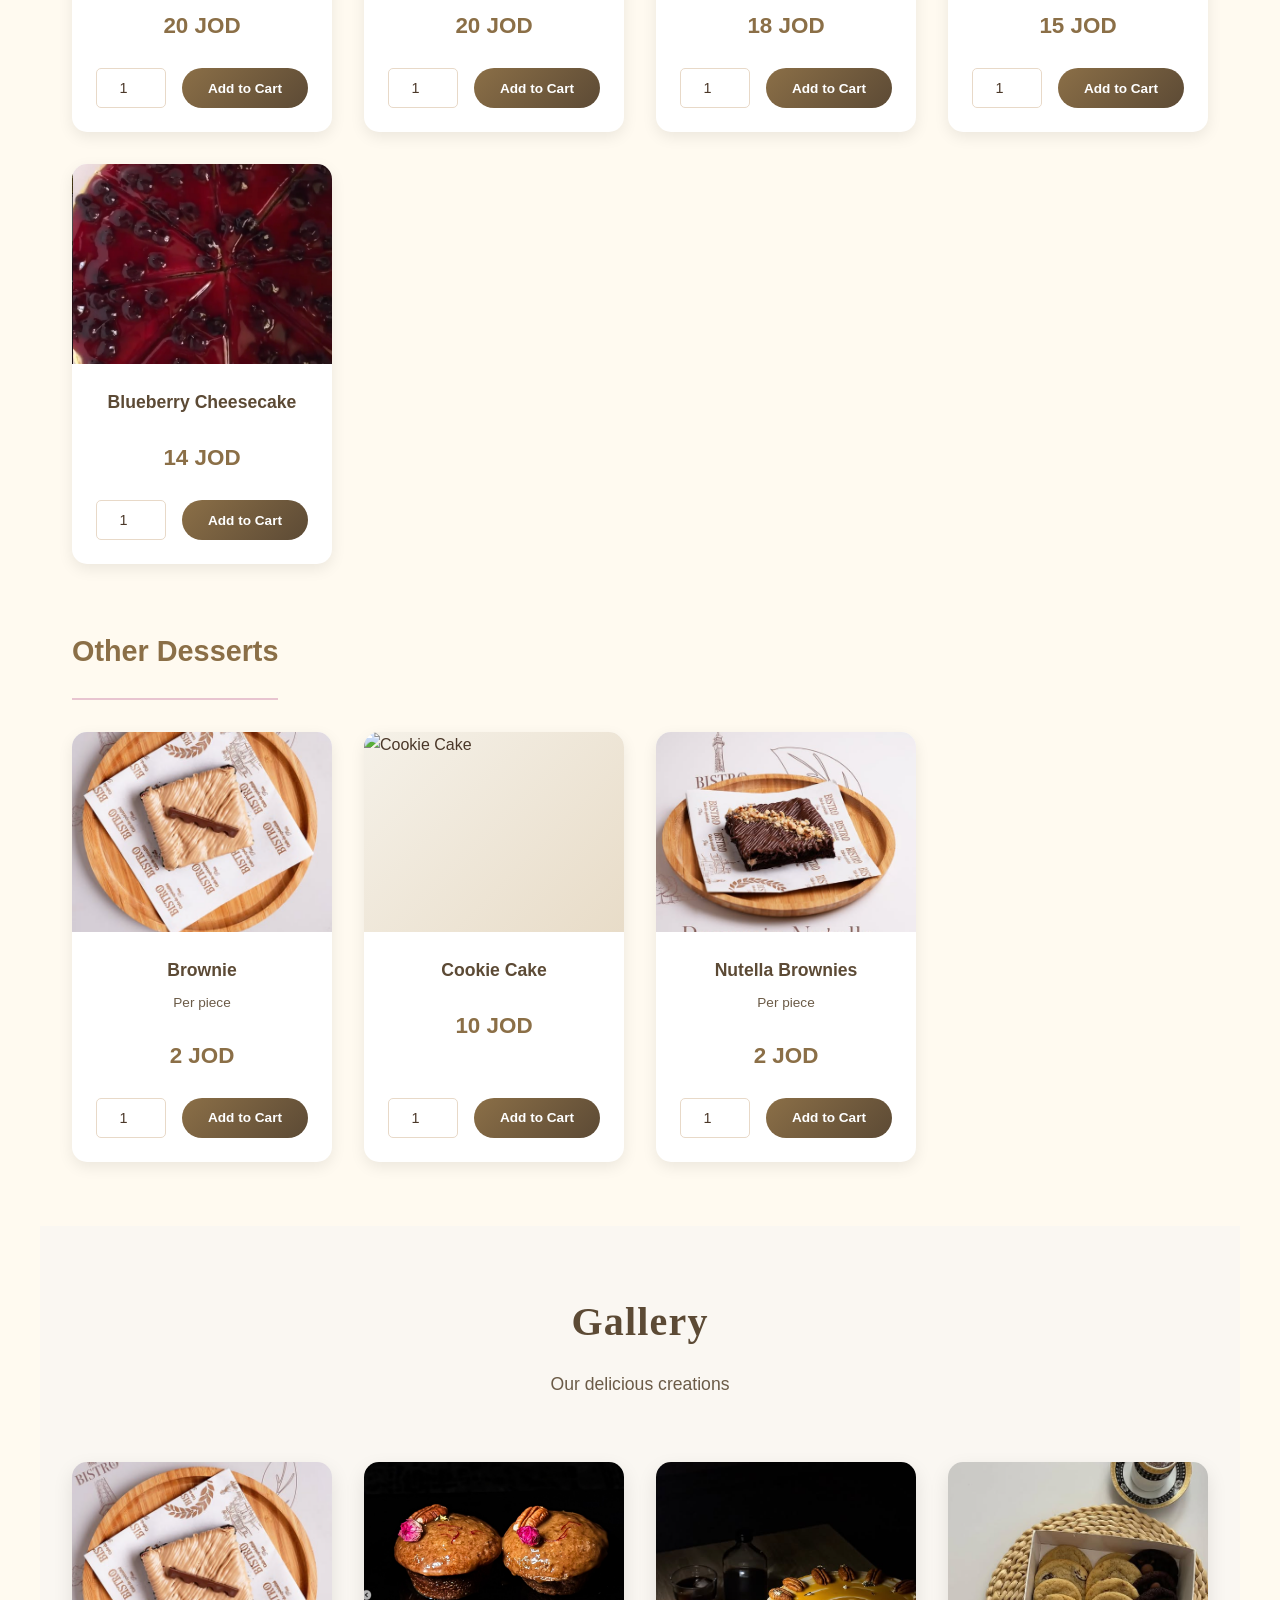
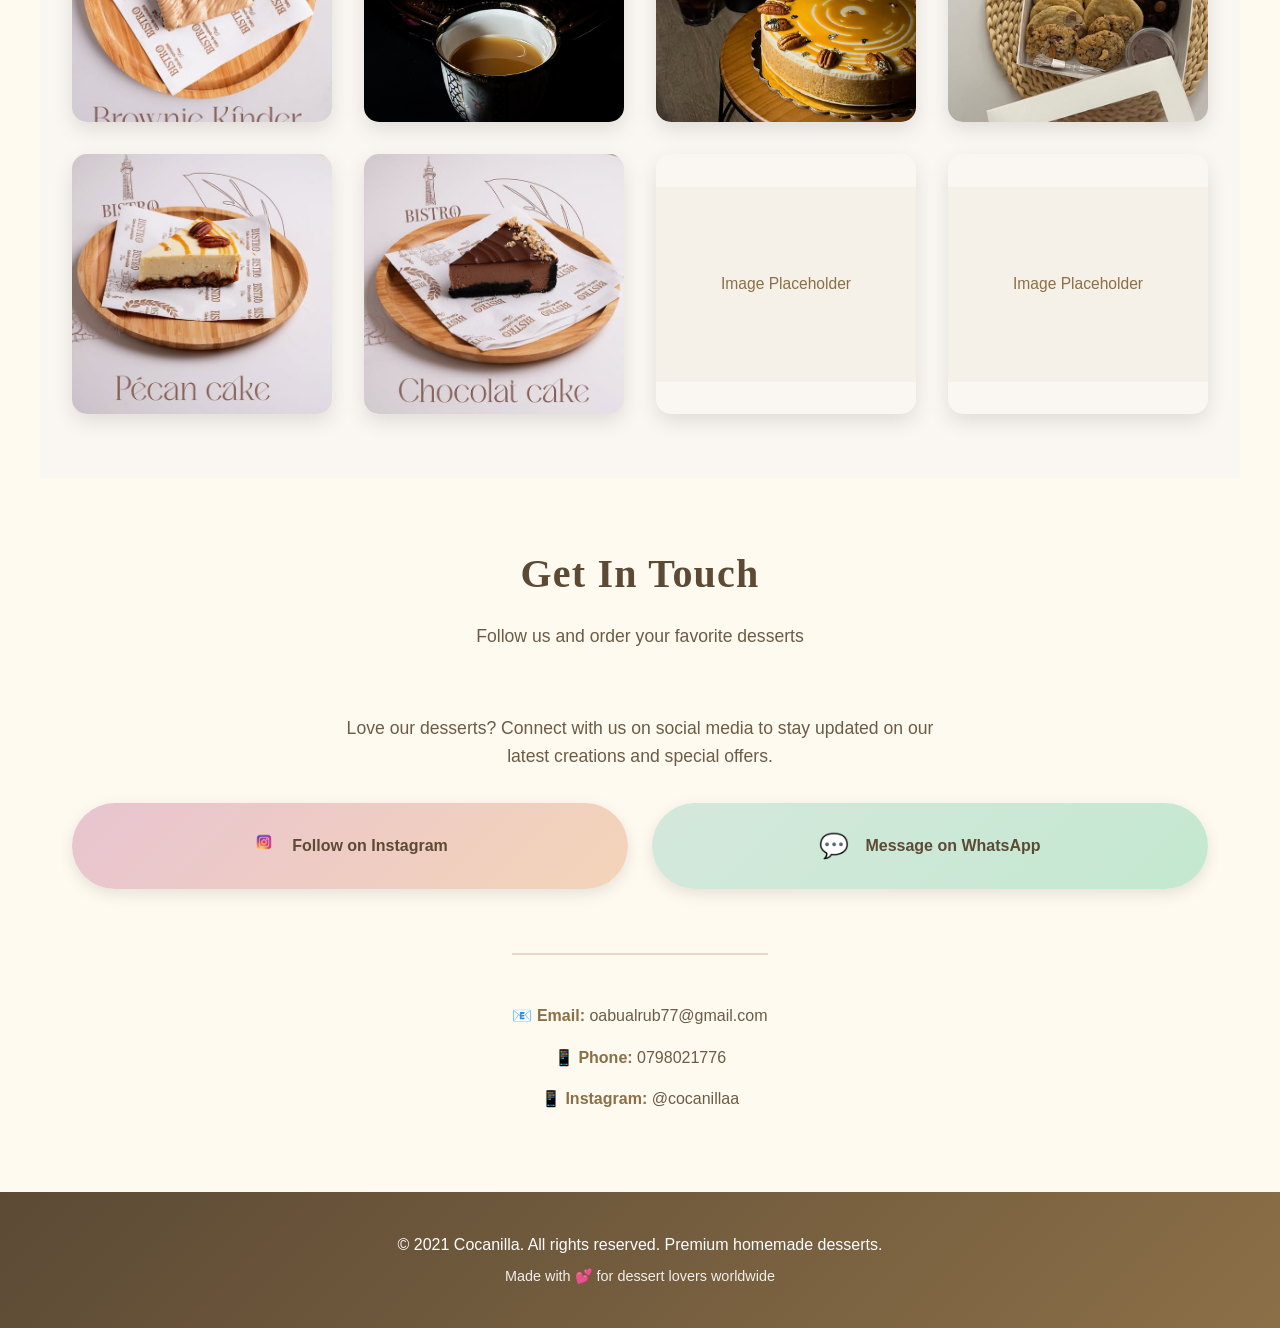
==== commit 74a0a8eb: "Fix image paths: convert absolute Windows paths to relative paths" ====
--- a/index.html
+++ b/index.html
@@ -176,7 +176,7 @@
 
                     <div class="product-card" data-product-name="Blueberry Cheesecake" data-product-price="14">
                         <div class="product-image">
-                            <img src="C:\Users\oabua\Desktop\test\img\blue.png" alt="Blueberry Cheesecake">
+                            <img src="img/blue.png" alt="Blueberry Cheesecake">
                         </div>
                         <div class="product-info">
                             <h4>Blueberry Cheesecake</h4>
@@ -225,7 +225,7 @@
 
                     <div class="product-card" data-product-name="Nutella Brownies" data-product-price="2">
                         <div class="product-image">
-                            <img src="C:\Users\oabua\Desktop\test\img\brown.png" alt="Nutella Brownies">
+                            <img src="img/brown.png" alt="Nutella Brownies">
                         </div>
                         <div class="product-info">
                             <h4>Nutella Brownies</h4>
@@ -251,22 +251,22 @@
 
         <div class="gallery-grid">
             <div class="gallery-item">
-                <img src="C:\Users\oabua\Desktop\test\img\Screenshot 2026-03-22 003053.png" alt="Gallery 1">
-            </div>
-            <div class="gallery-item">
-                <img src="C:\Users\oabua\Desktop\test\img\Screenshot 2026-03-22 003135.png" alt="Gallery 2">
-            </div>
-            <div class="gallery-item">
-                <img src="C:\Users\oabua\Desktop\test\img\Screenshot 2026-03-22 003319.png" alt="Gallery 3">
-            </div>
-            <div class="gallery-item">
-                <img src="C:\Users\oabua\Desktop\test\img\img\Screenshot 2026-03-22 003425.png" alt="Gallery 4">
-            </div>
-            <div class="gallery-item">
-                <img src="C:\Users\oabua\Desktop\test\img\img\Screenshot 2026-03-22 003441.png" alt="Gallery 5">
-            </div>
-            <div class="gallery-item">
-                <img src="placeholder-gallery-6.jpg" alt="Gallery 6">
+                <img src="img/Screenshot 2026-03-21 013221.png" alt="Gallery 1">
+            </div>
+            <div class="gallery-item">
+                <img src="img/Screenshot 2026-03-22 003053.png" alt="Gallery 2">
+            </div>
+            <div class="gallery-item">
+                <img src="img/Screenshot 2026-03-22 003135.png" alt="Gallery 3">
+            </div>
+            <div class="gallery-item">
+                <img src="img/Screenshot 2026-03-22 003319.png" alt="Gallery 4">
+            </div>
+            <div class="gallery-item">
+                <img src="img/Screenshot 2026-03-22 003425.png" alt="Gallery 5">
+            </div>
+            <div class="gallery-item">
+                <img src="img/Screenshot 2026-03-22 003441.png" alt="Gallery 6">
             </div>
             <div class="gallery-item">
                 <img src="placeholder-gallery-7.jpg" alt="Gallery 7">
--- a/styles.css
+++ b/styles.css
@@ -73,12 +73,13 @@
 
 /* ===== Navigation ===== */
 .navbar {
-    background-color: var(--color-cream);
-    box-shadow: 0 2px 10px rgba(0, 0, 0, 0.05);
+    background: linear-gradient(135deg, var(--color-cream) 0%, var(--color-light-beige) 100%);
+    box-shadow: 0 4px 20px rgba(0, 0, 0, 0.08);
     position: sticky;
     top: 0;
     z-index: 1000;
     animation: slideDown 0.5s ease-out;
+    backdrop-filter: blur(10px);
 }
 
 @keyframes slideDown {
@@ -92,24 +93,41 @@
     }
 }
 
+.nav-container {
+    max-width: 1200px;
+    margin: 0 auto;
+    padding: var(--spacing-md) var(--spacing-lg);
+    display: flex;
+    justify-content: space-between;
+    align-items: center;
+    gap: var(--spacing-md);
+}
+
 .nav-logo {
     font-size: 1.5rem;
     font-weight: 700;
-    color: var(--color-brown);
+    background: linear-gradient(135deg, var(--color-brown), var(--color-dark-brown));
+    -webkit-background-clip: text;
+    -webkit-text-fill-color: transparent;
+    background-clip: text;
     text-decoration: none;
     display: flex;
     align-items: center;
     gap: var(--spacing-sm);
     transition: var(--transition-smooth);
+    filter: drop-shadow(0 2px 4px rgba(0, 0, 0, 0.1));
 }
 
 .nav-logo:hover {
-    color: var(--color-dark-brown);
-    transform: scale(1.05);
+    transform: scale(1.08);
+    filter: drop-shadow(0 4px 8px rgba(0, 0, 0, 0.15));
 }
 
 .logo-icon {
     font-size: 2rem;
+    display: flex;
+    align-items: center;
+    justify-content: center;
 }
 
 .logo-text {
@@ -125,30 +143,49 @@
 .nav-link {
     color: var(--color-text);
     text-decoration: none;
-    font-weight: 500;
+    font-weight: 600;
+    font-size: 0.95rem;
     transition: var(--transition-smooth);
     position: relative;
-    padding: 0.5rem 0;
+    padding: 0.75rem var(--spacing-md);
     display: block;
+    border-radius: 8px;
+    letter-spacing: 0.3px;
+}
+
+.nav-link::before {
+    content: '';
+    position: absolute;
+    inset: 0;
+    background: linear-gradient(135deg, var(--color-accent-rose), var(--color-accent-peach));
+    border-radius: 8px;
+    opacity: 0;
+    transition: opacity 0.3s ease;
+    z-index: -1;
 }
 
 .nav-link::after {
     content: '';
     position: absolute;
-    bottom: -5px;
-    left: 0;
+    bottom: 0;
+    left: 50%;
     width: 0;
     height: 2px;
-    background-color: var(--color-brown);
-    transition: width 0.3s ease;
-}
-
-.nav-link:hover::after {
-    width: 100%;
+    background: var(--color-brown);
+    transition: all 0.3s ease;
+    transform: translateX(-50%);
 }
 
 .nav-link:hover {
     color: var(--color-brown);
+}
+
+.nav-link:hover::after {
+    width: 70%;
+}
+
+.nav-link:hover::before {
+    opacity: 0.08;
 }
 
 /* Mobile Navigation */
@@ -159,21 +196,22 @@
     top: 100%;
     left: 0;
     right: 0;
-    background-color: var(--color-cream);
-    padding: var(--spacing-md) var(--spacing-lg);
-    box-shadow: 0 4px 10px rgba(0, 0, 0, 0.1);
+    background: linear-gradient(180deg, var(--color-cream) 0%, var(--color-light-beige) 100%);
+    padding: var(--spacing-lg) var(--spacing-lg);
+    box-shadow: 0 8px 24px rgba(0, 0, 0, 0.12);
     z-index: 999;
-    gap: 0;
-    flex-direction: column;
+    gap: var(--spacing-sm);
+    backdrop-filter: blur(10px);
 }
 
 .nav-menu.active .nav-link {
-    padding: var(--spacing-md) 0;
-    border-bottom: 1px solid var(--color-border);
-}
-
-.nav-menu.active .nav-link:last-child {
+    padding: 0.75rem var(--spacing-md);
     border-bottom: none;
+    border-radius: 8px;
+}
+
+.nav-menu.active .nav-link:hover {
+    background-color: rgba(232, 196, 208, 0.3);
 }
 
 .nav-cart {
@@ -183,13 +221,13 @@
 }
 
 .cart-icon {
-    background: none;
-    border: 2px solid var(--color-brown);
+    background: linear-gradient(135deg, var(--color-brown), var(--color-dark-brown));
+    border: none;
     padding: 0.5rem 0.75rem;
     border-radius: 50px;
     cursor: pointer;
     font-size: 0.95rem;
-    color: var(--color-brown);
+    color: white;
     font-weight: 600;
     transition: var(--transition-smooth);
     min-height: 44px;
@@ -198,22 +236,22 @@
     align-items: center;
     justify-content: center;
     white-space: nowrap;
+    box-shadow: 0 4px 12px rgba(91, 74, 53, 0.2);
 }
 
 .cart-icon:hover {
-    background-color: var(--color-brown);
-    color: white;
-    transform: scale(1.05);
+    transform: scale(1.08) translateY(-2px);
+    box-shadow: 0 6px 16px rgba(91, 74, 53, 0.3);
 }
 
 .theme-toggle {
-    background: none;
-    border: 2px solid var(--color-brown);
+    background: linear-gradient(135deg, var(--color-accent-rose), var(--color-accent-peach));
+    border: none;
     padding: 0.5rem 0.75rem;
     border-radius: 50px;
     cursor: pointer;
     font-size: 1rem;
-    color: var(--color-brown);
+    color: white;
     font-weight: 600;
     transition: var(--transition-smooth);
     margin-right: var(--spacing-sm);
@@ -222,12 +260,12 @@
     justify-content: center;
     min-height: 44px;
     min-width: 44px;
+    box-shadow: 0 4px 12px rgba(232, 196, 208, 0.3);
 }
 
 .theme-toggle:hover {
-    background-color: var(--color-brown);
-    color: white;
-    transform: scale(1.05);
+    transform: scale(1.08) rotate(10deg);
+    box-shadow: 0 6px 16px rgba(232, 196, 208, 0.4);
 }
 
 .theme-toggle.dark .theme-text {
@@ -254,16 +292,23 @@
     min-width: 44px;
     justify-content: center;
     align-items: center;
+    transition: var(--transition-smooth);
 }
 
 .hamburger span {
     width: 25px;
     height: 3px;
-    background-color: var(--color-brown);
+    background: linear-gradient(135deg, var(--color-brown), var(--color-dark-brown));
     margin: 0;
-    transition: 0.3s;
+    transition: var(--transition-smooth);
     border-radius: 2px;
     transform-origin: center;
+    box-shadow: 0 2px 4px rgba(0, 0, 0, 0.1);
+}
+
+.hamburger:hover span {
+    background: linear-gradient(135deg, var(--color-dark-brown), var(--color-brown));
+    box-shadow: 0 3px 6px rgba(0, 0, 0, 0.15);
 }
 
 .hamburger.active span:nth-child(1) {
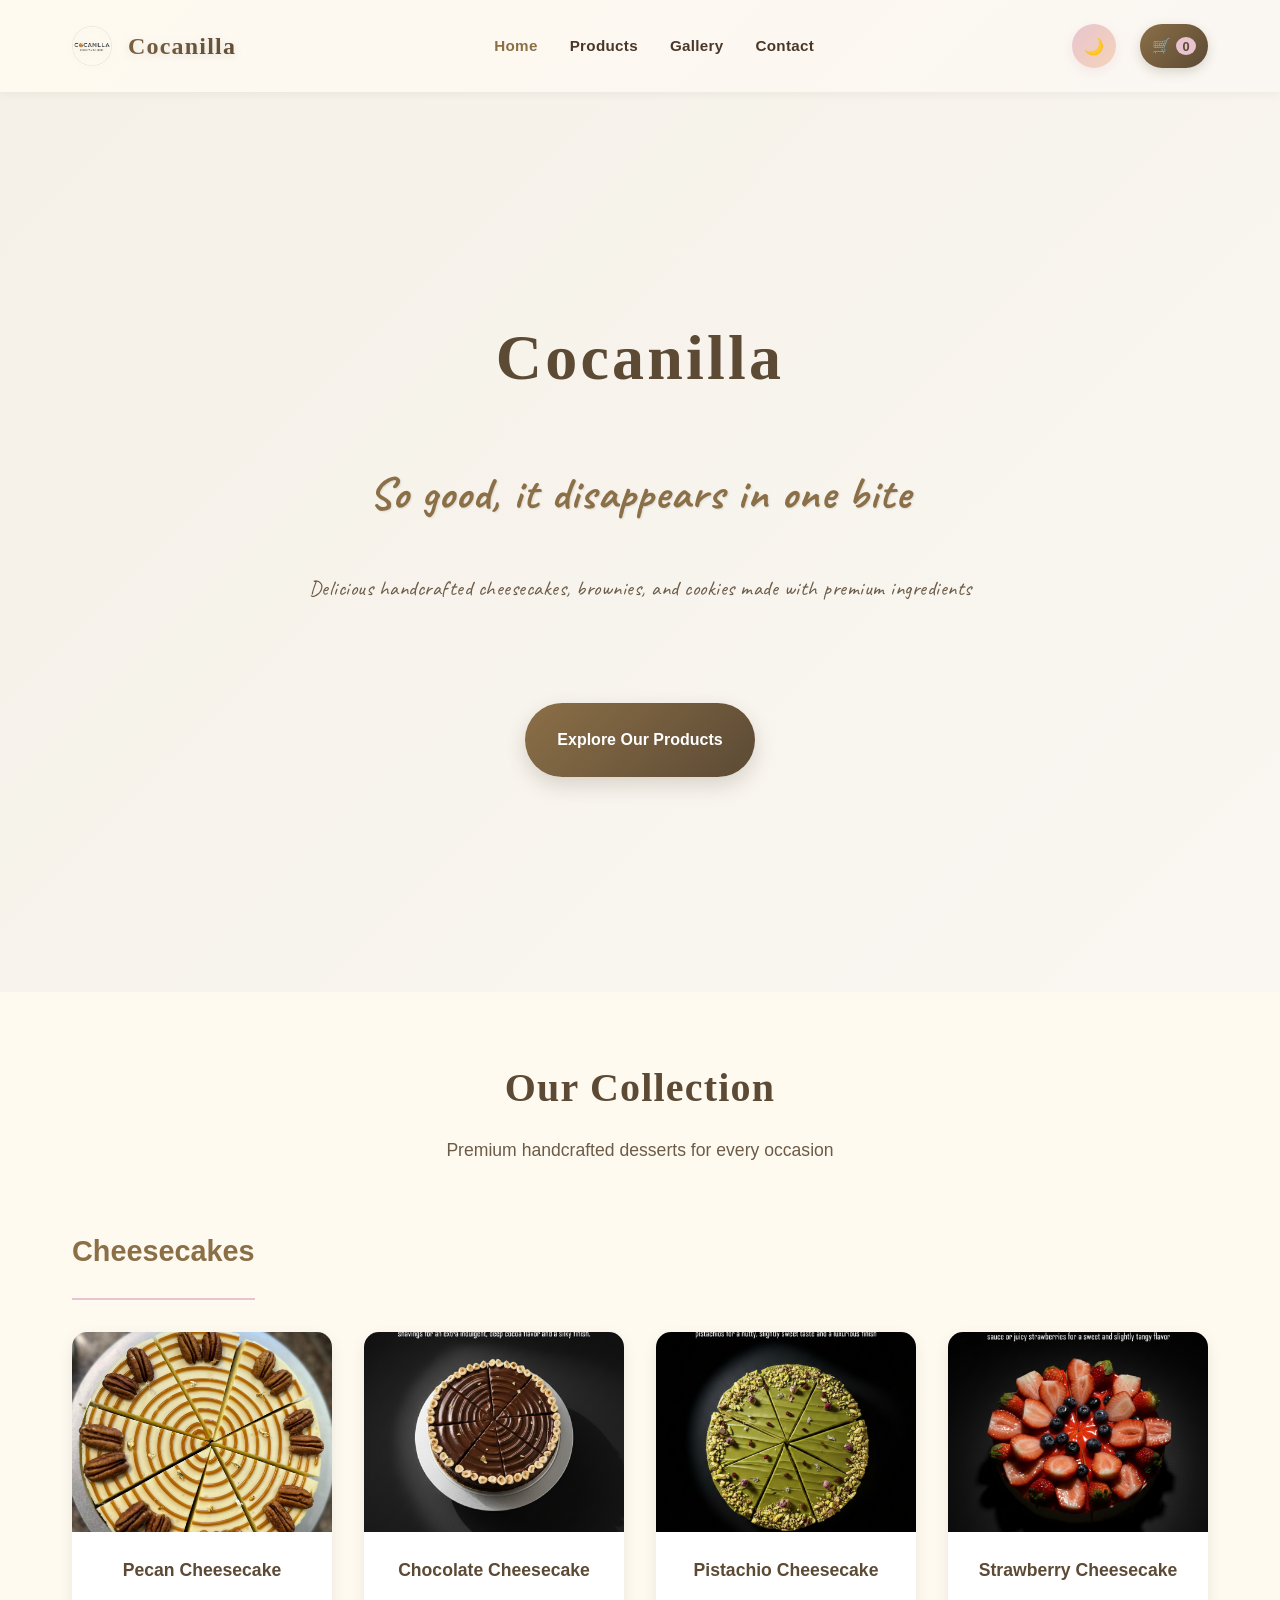
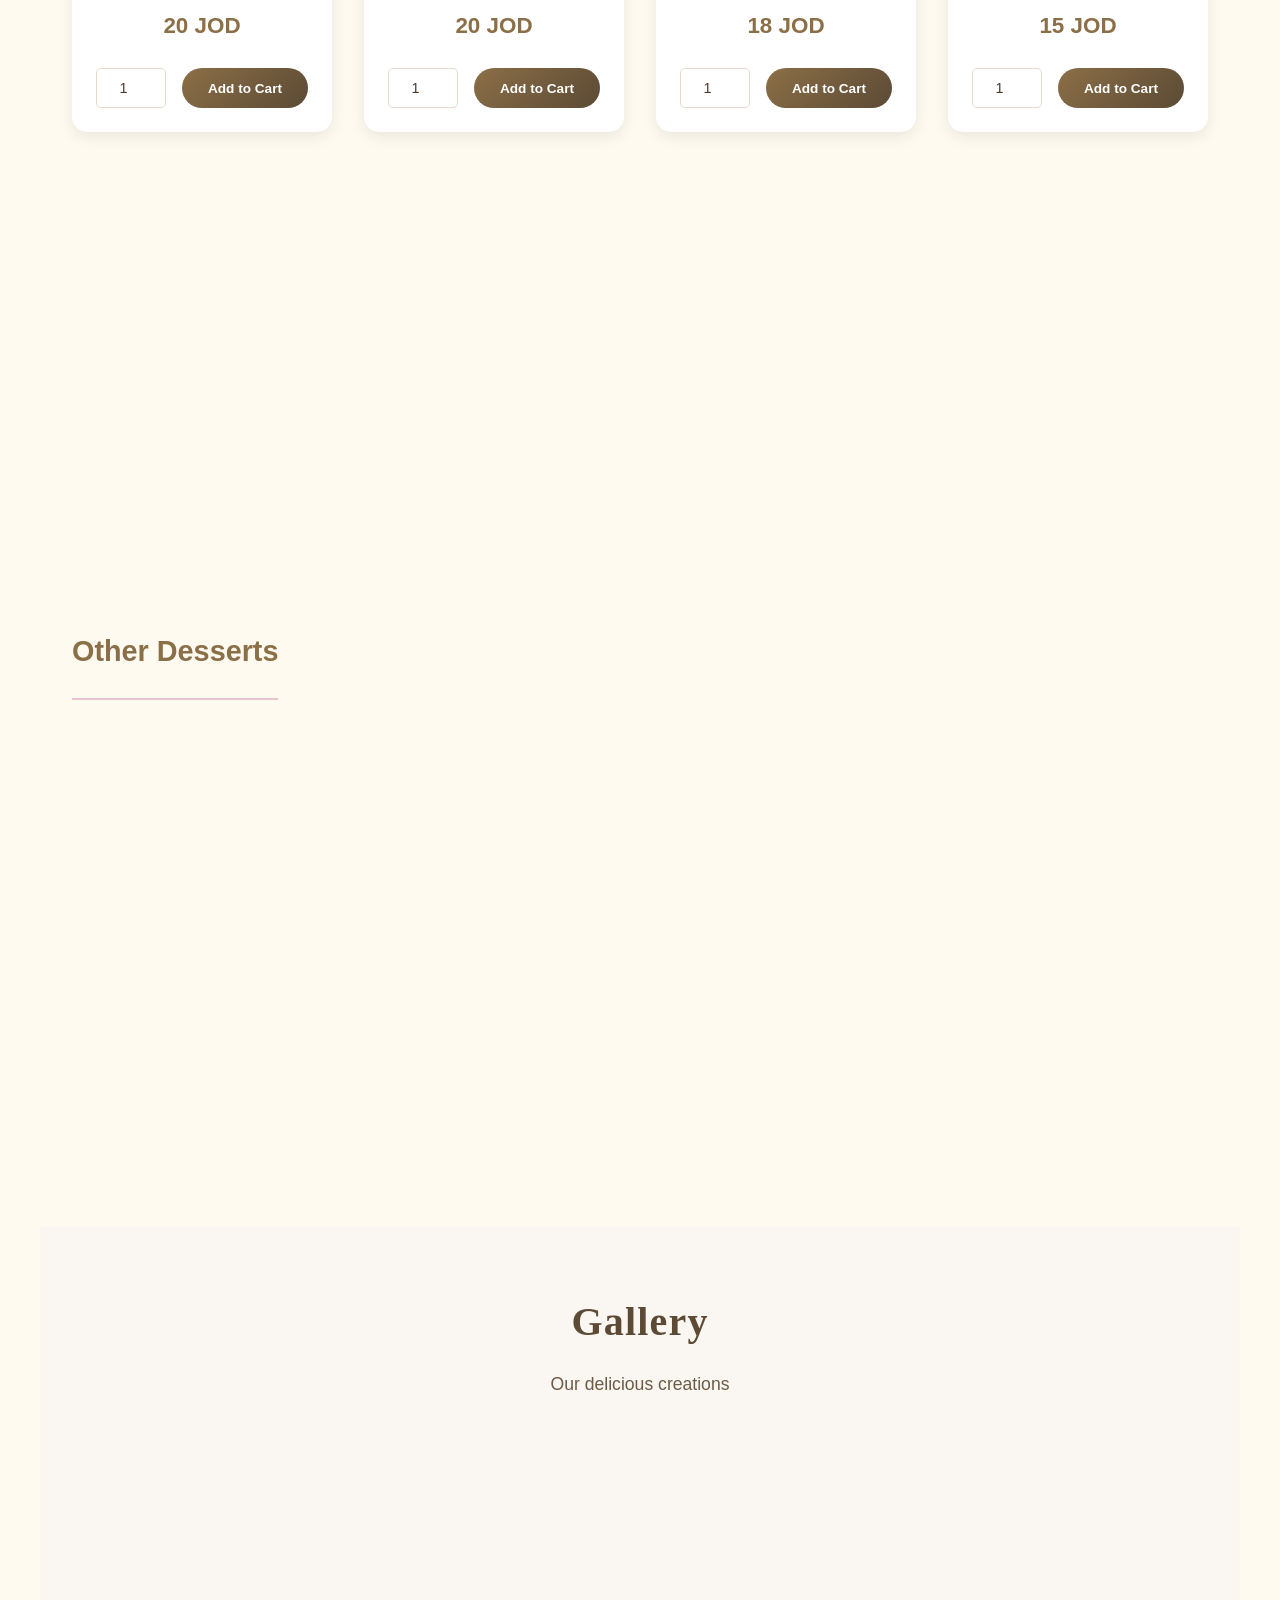
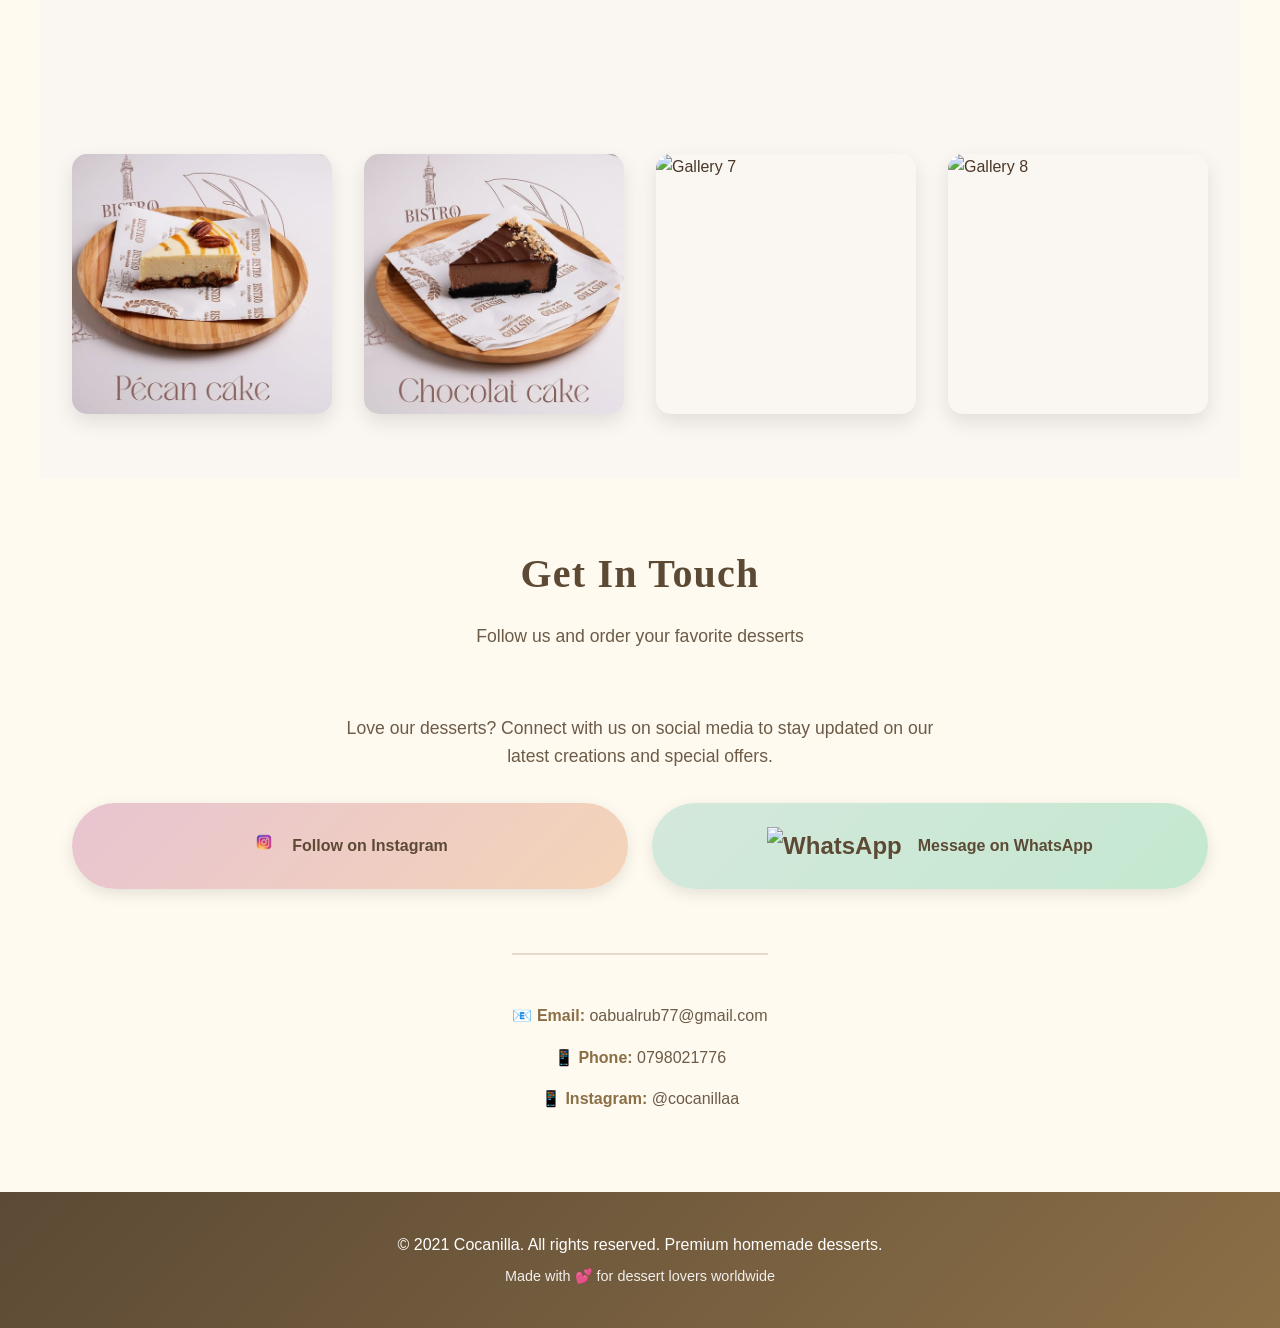
==== commit 1095d4e8: "Replace WhatsApp emoji with logo image" ====
--- a/index.html
+++ b/index.html
@@ -295,7 +295,7 @@
                     <span class="btn-text">Follow on Instagram</span>
                 </a>
                 <a href="https://wa.me/962798021776" class="contact-btn whatsapp" target="_blank">
-                    <span class="btn-icon">💬</span>
+                    <span class="btn-icon"><img src="img/wblogo-removebg-preview.png" alt="WhatsApp" style="width: 24px; height: 24px;"></span>
                     <span class="btn-text">Message on WhatsApp</span>
                 </a>
             </div>
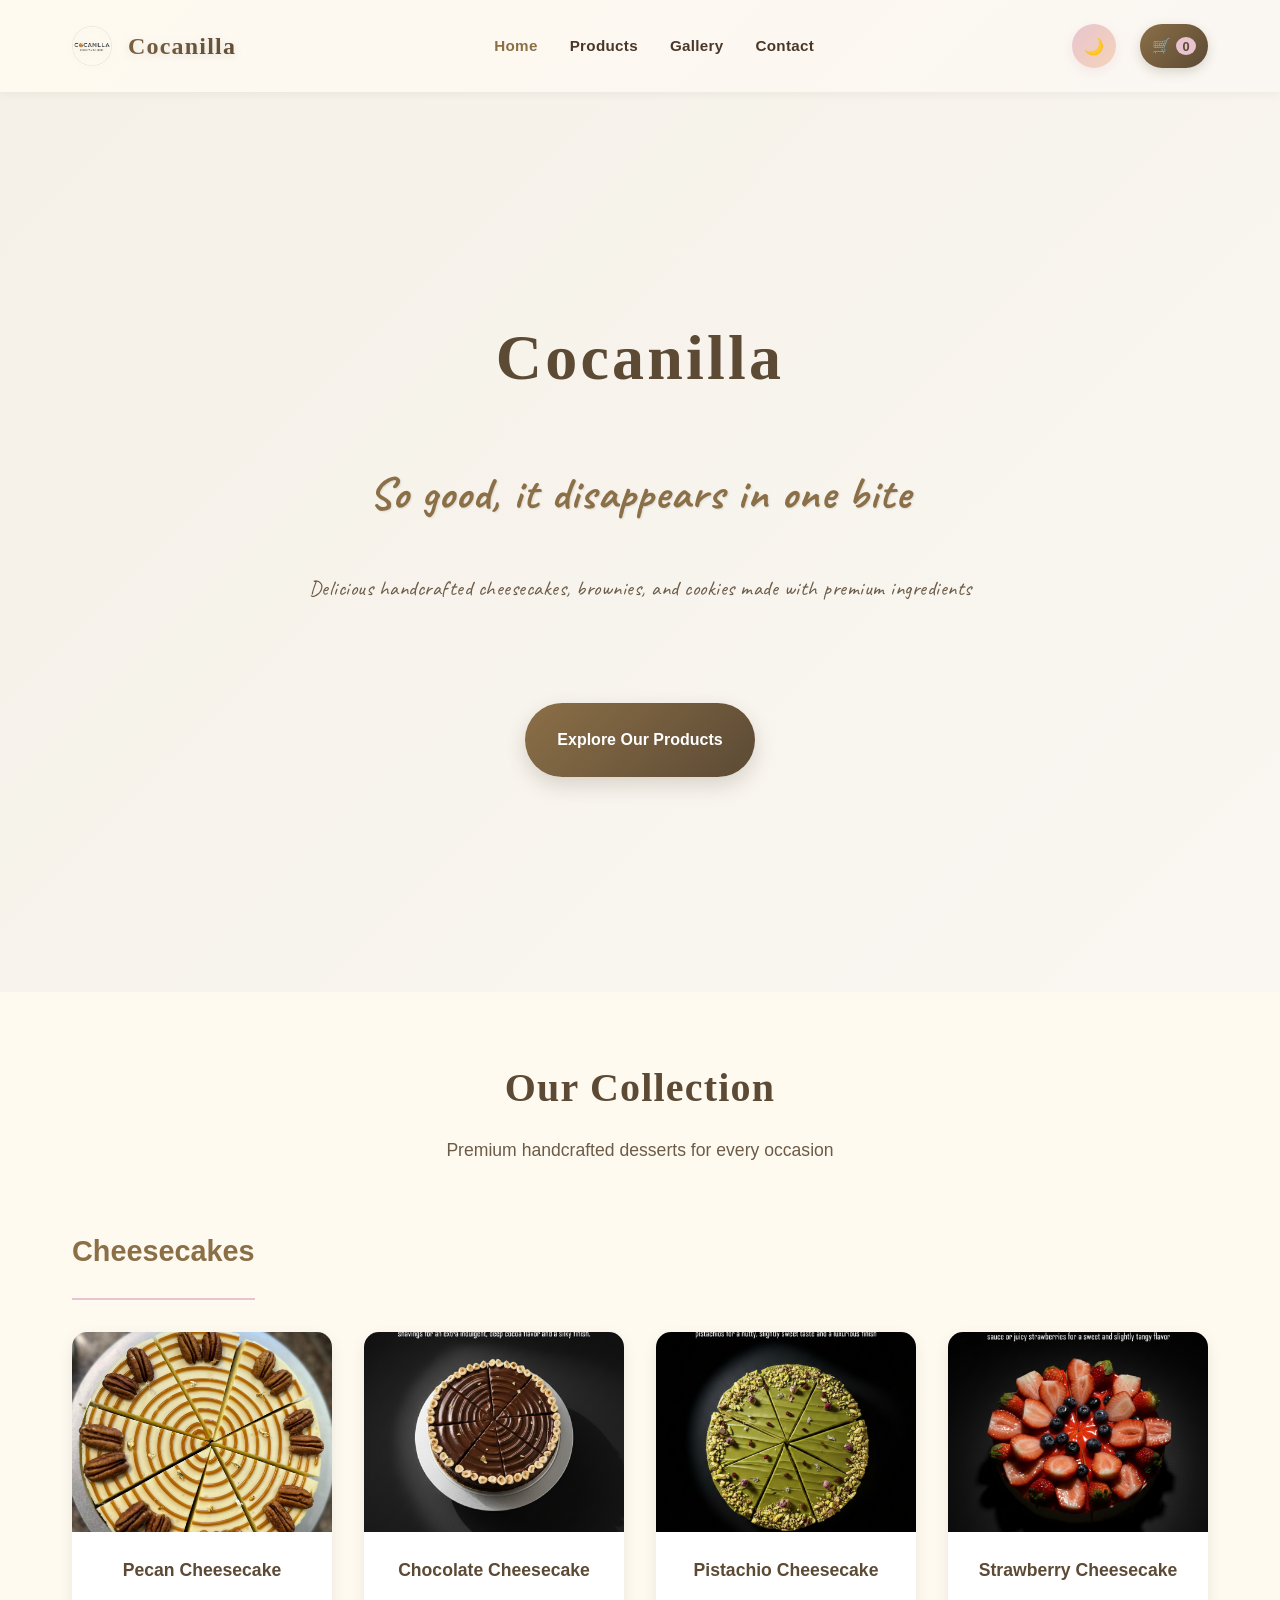
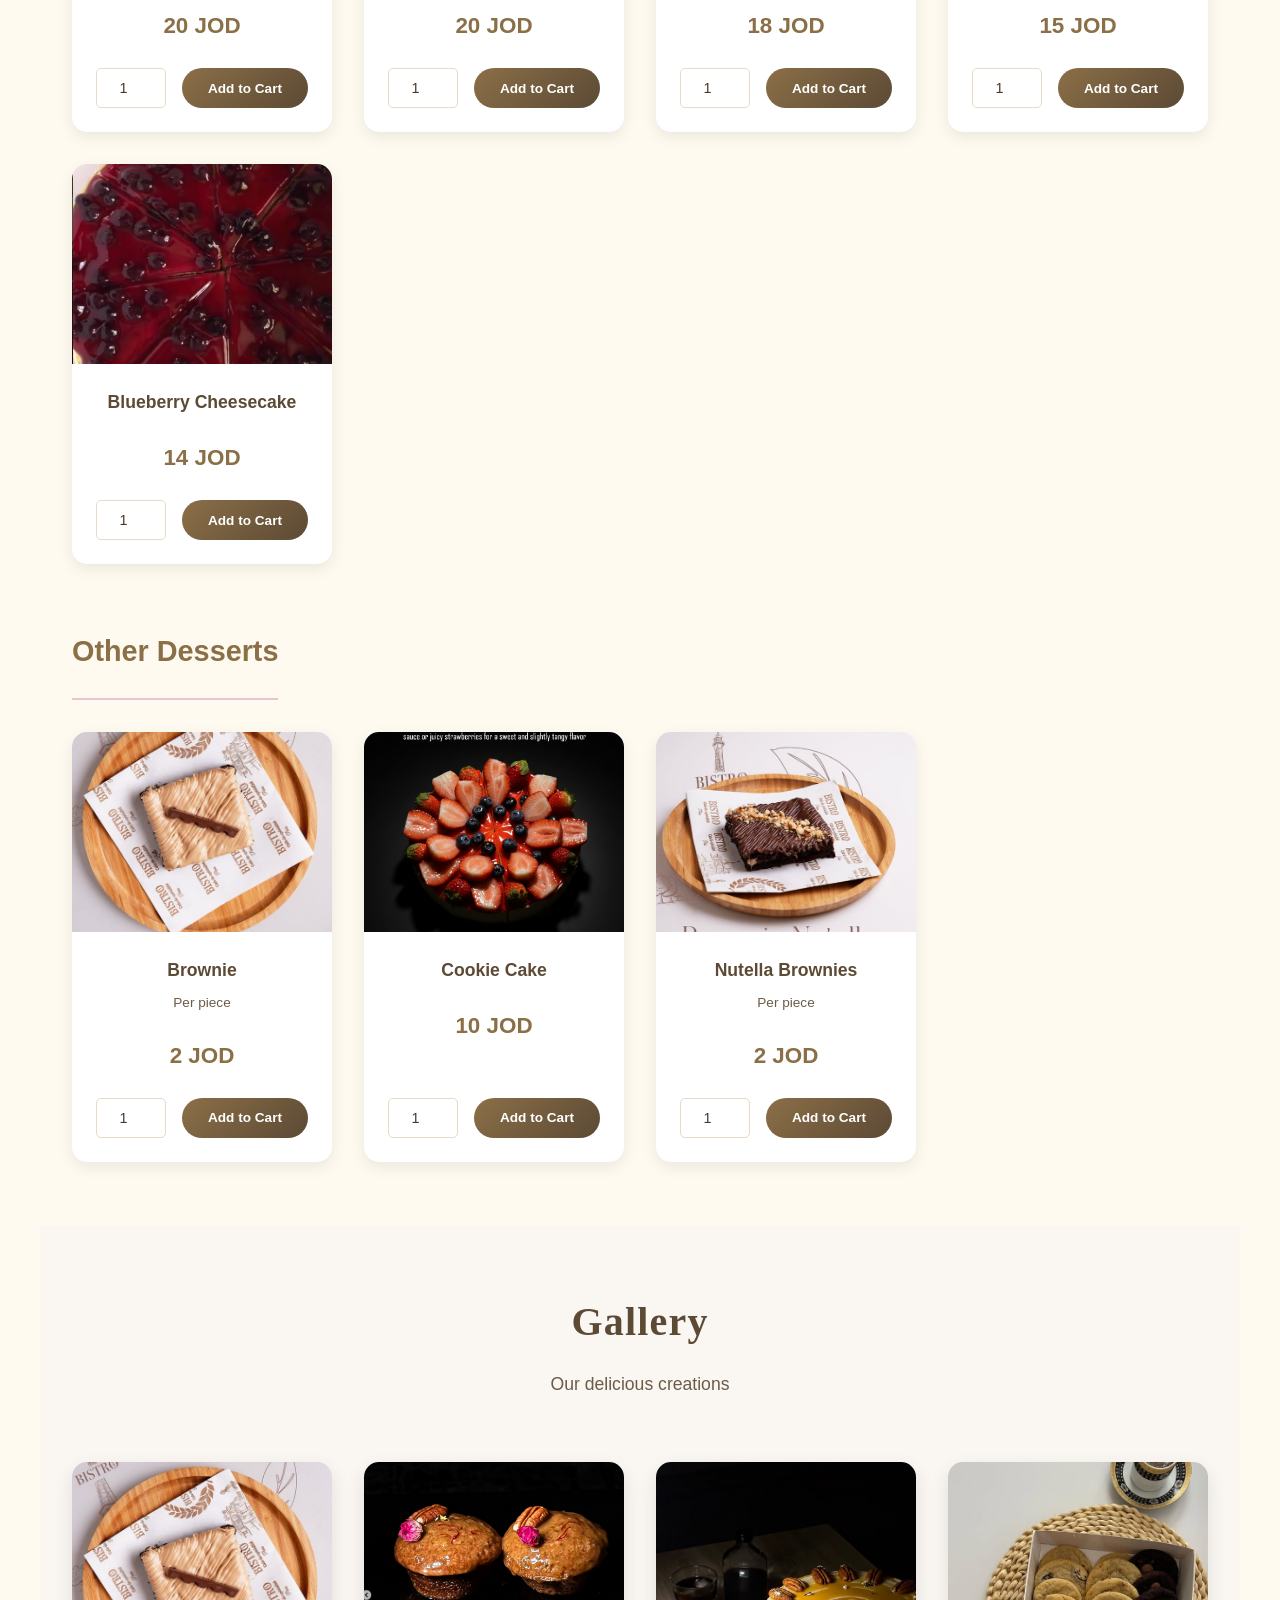
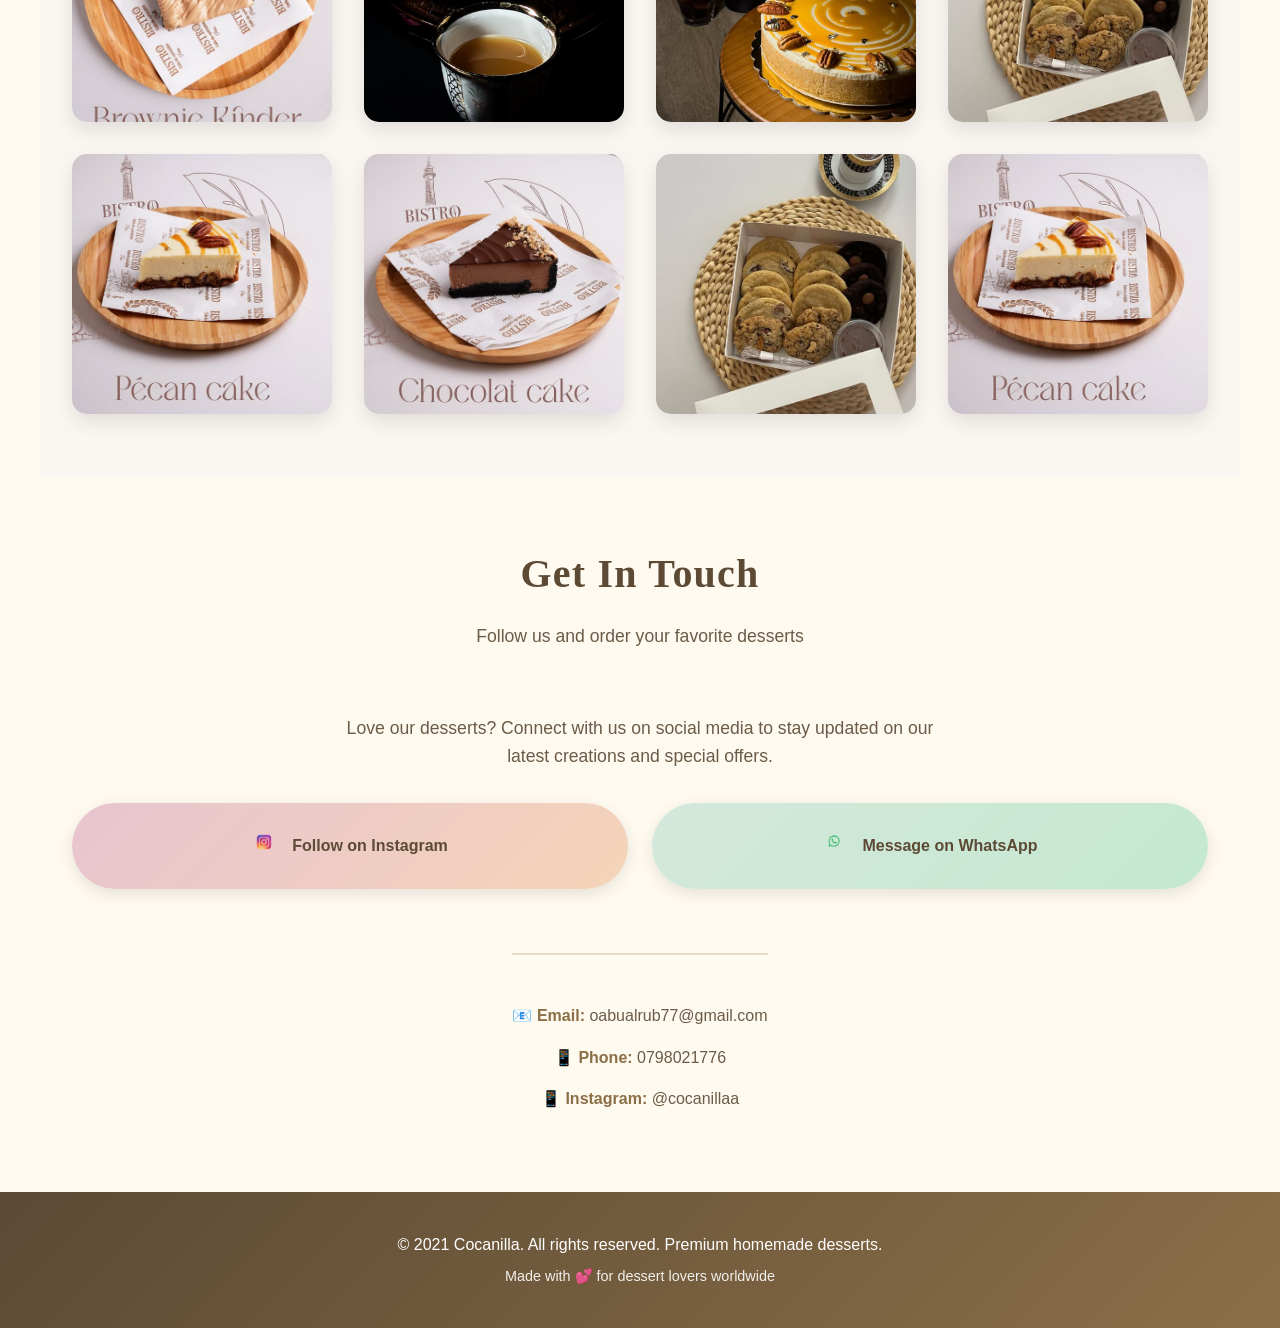
==== commit 058a0f89: "Final quality update: replace placeholder images with actual assets and add WhatsApp logo" ====
--- a/index.html
+++ b/index.html
@@ -211,7 +211,7 @@
 
                     <div class="product-card" data-product-name="Cookie Cake" data-product-price="10">
                         <div class="product-image">
-                            <img src="img/placeholder-cookie-cake.jpg" alt="Cookie Cake">
+                            <img src="img/1.png" alt="Cookie Cake">
                         </div>
                         <div class="product-info">
                             <h4>Cookie Cake</h4>
@@ -269,10 +269,10 @@
                 <img src="img/Screenshot 2026-03-22 003441.png" alt="Gallery 6">
             </div>
             <div class="gallery-item">
-                <img src="placeholder-gallery-7.jpg" alt="Gallery 7">
-            </div>
-            <div class="gallery-item">
-                <img src="placeholder-gallery-8.jpg" alt="Gallery 8">
+                <img src="img/Screenshot 2026-03-22 003319.png" alt="Gallery 7">
+            </div>
+            <div class="gallery-item">
+                <img src="img/Screenshot 2026-03-22 003425.png" alt="Gallery 8">
             </div>
         </div>
     </section>
